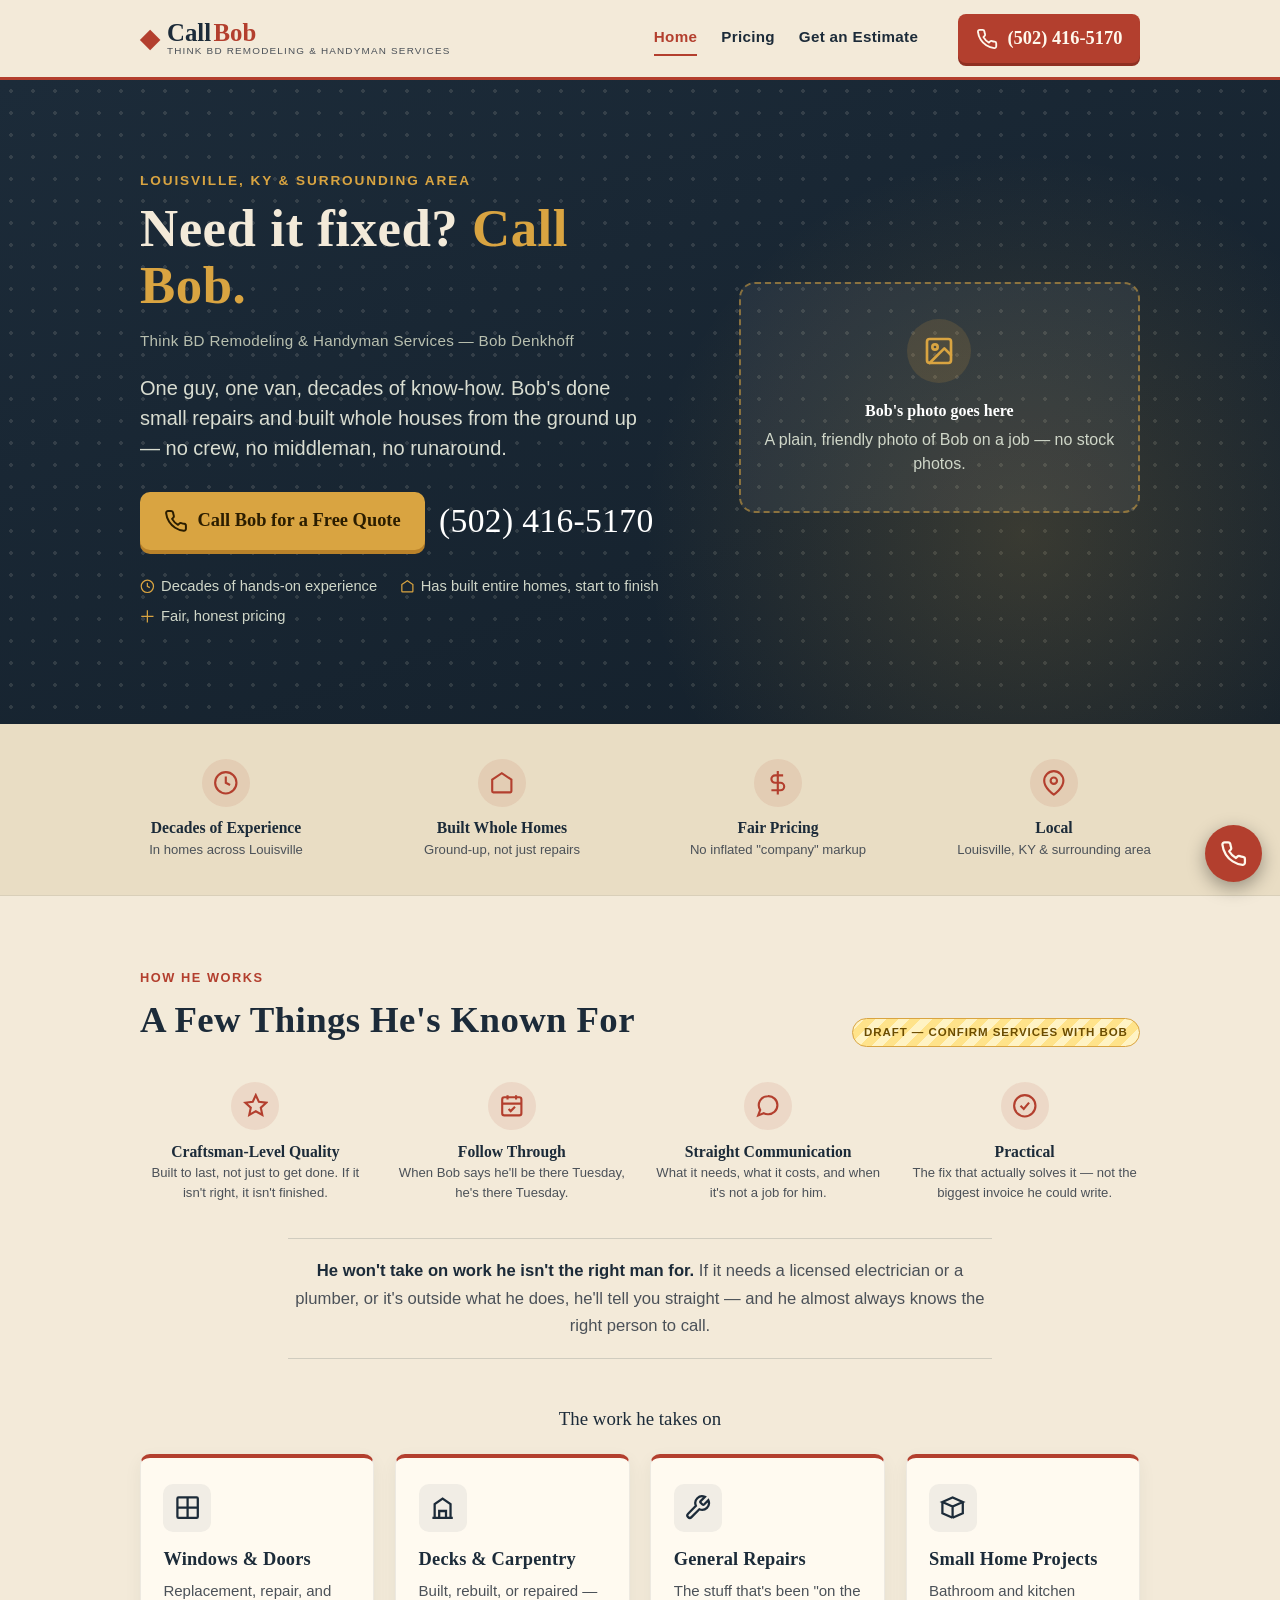
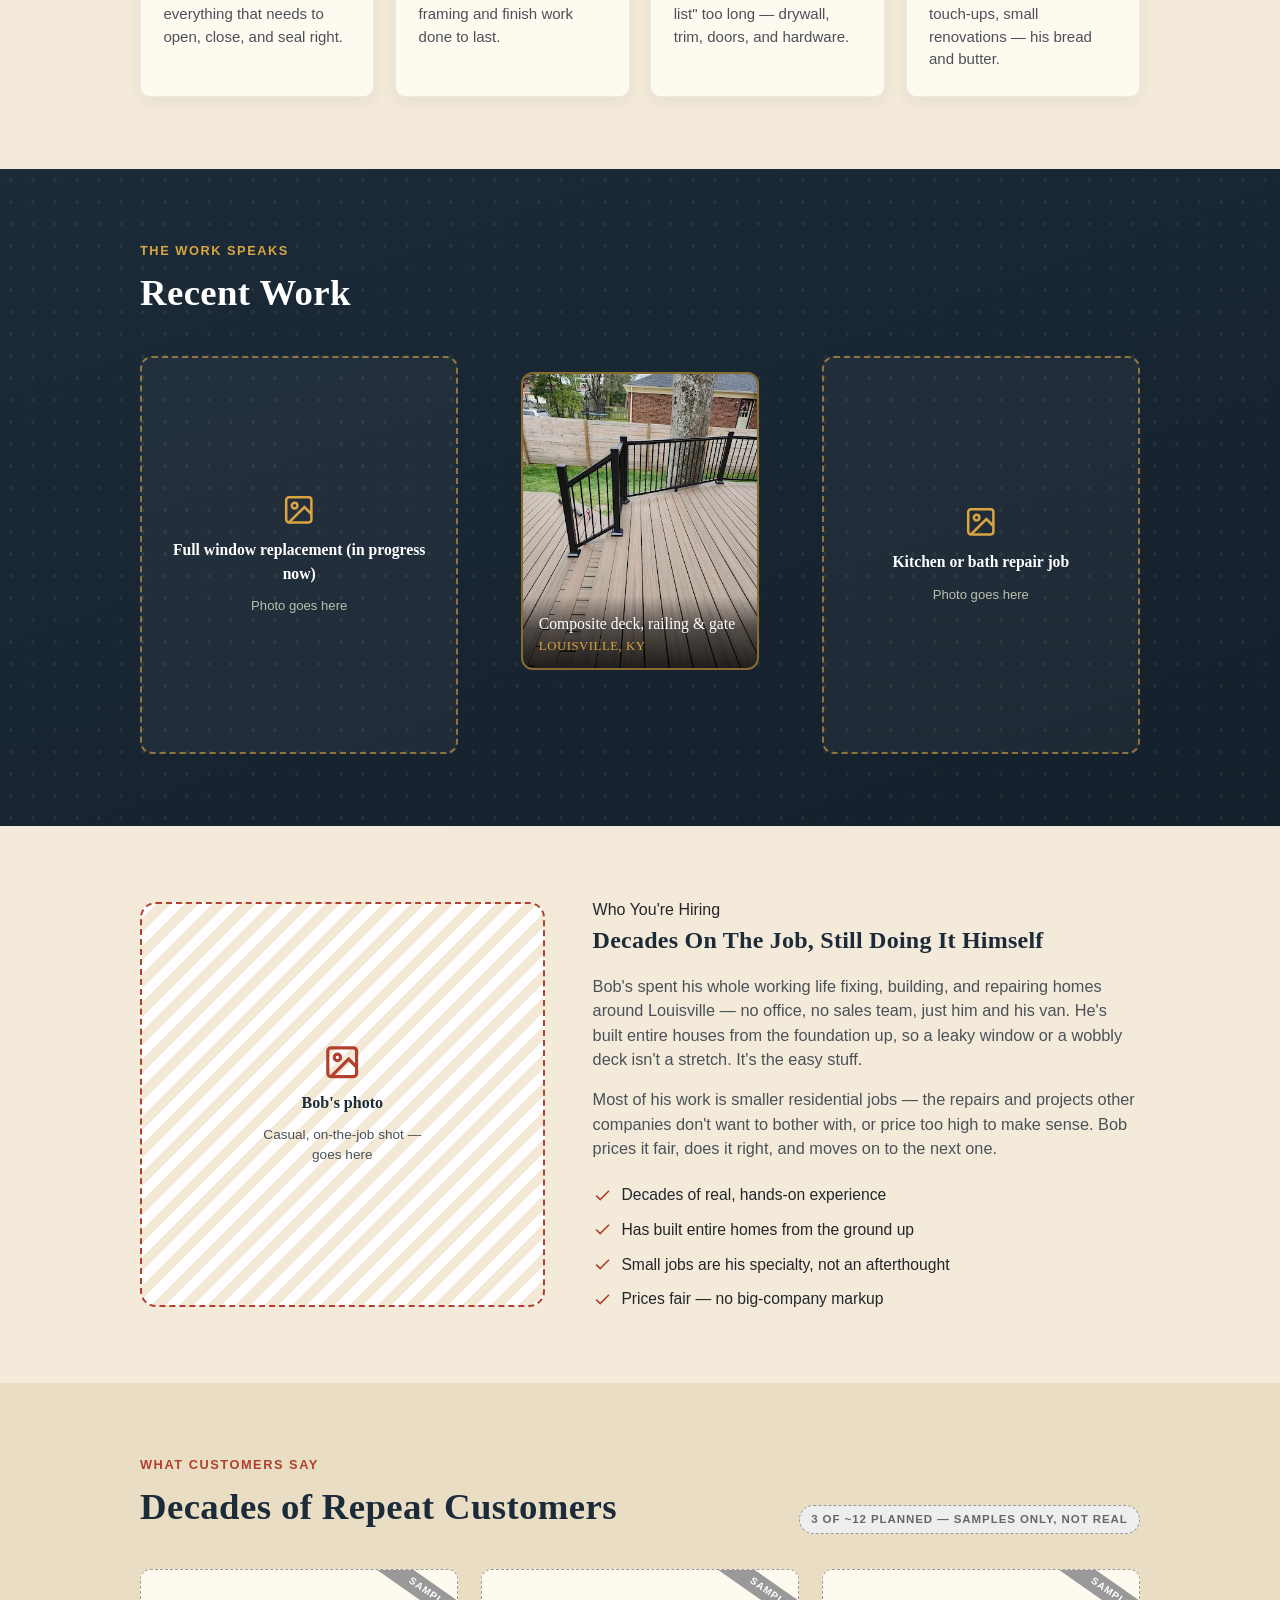
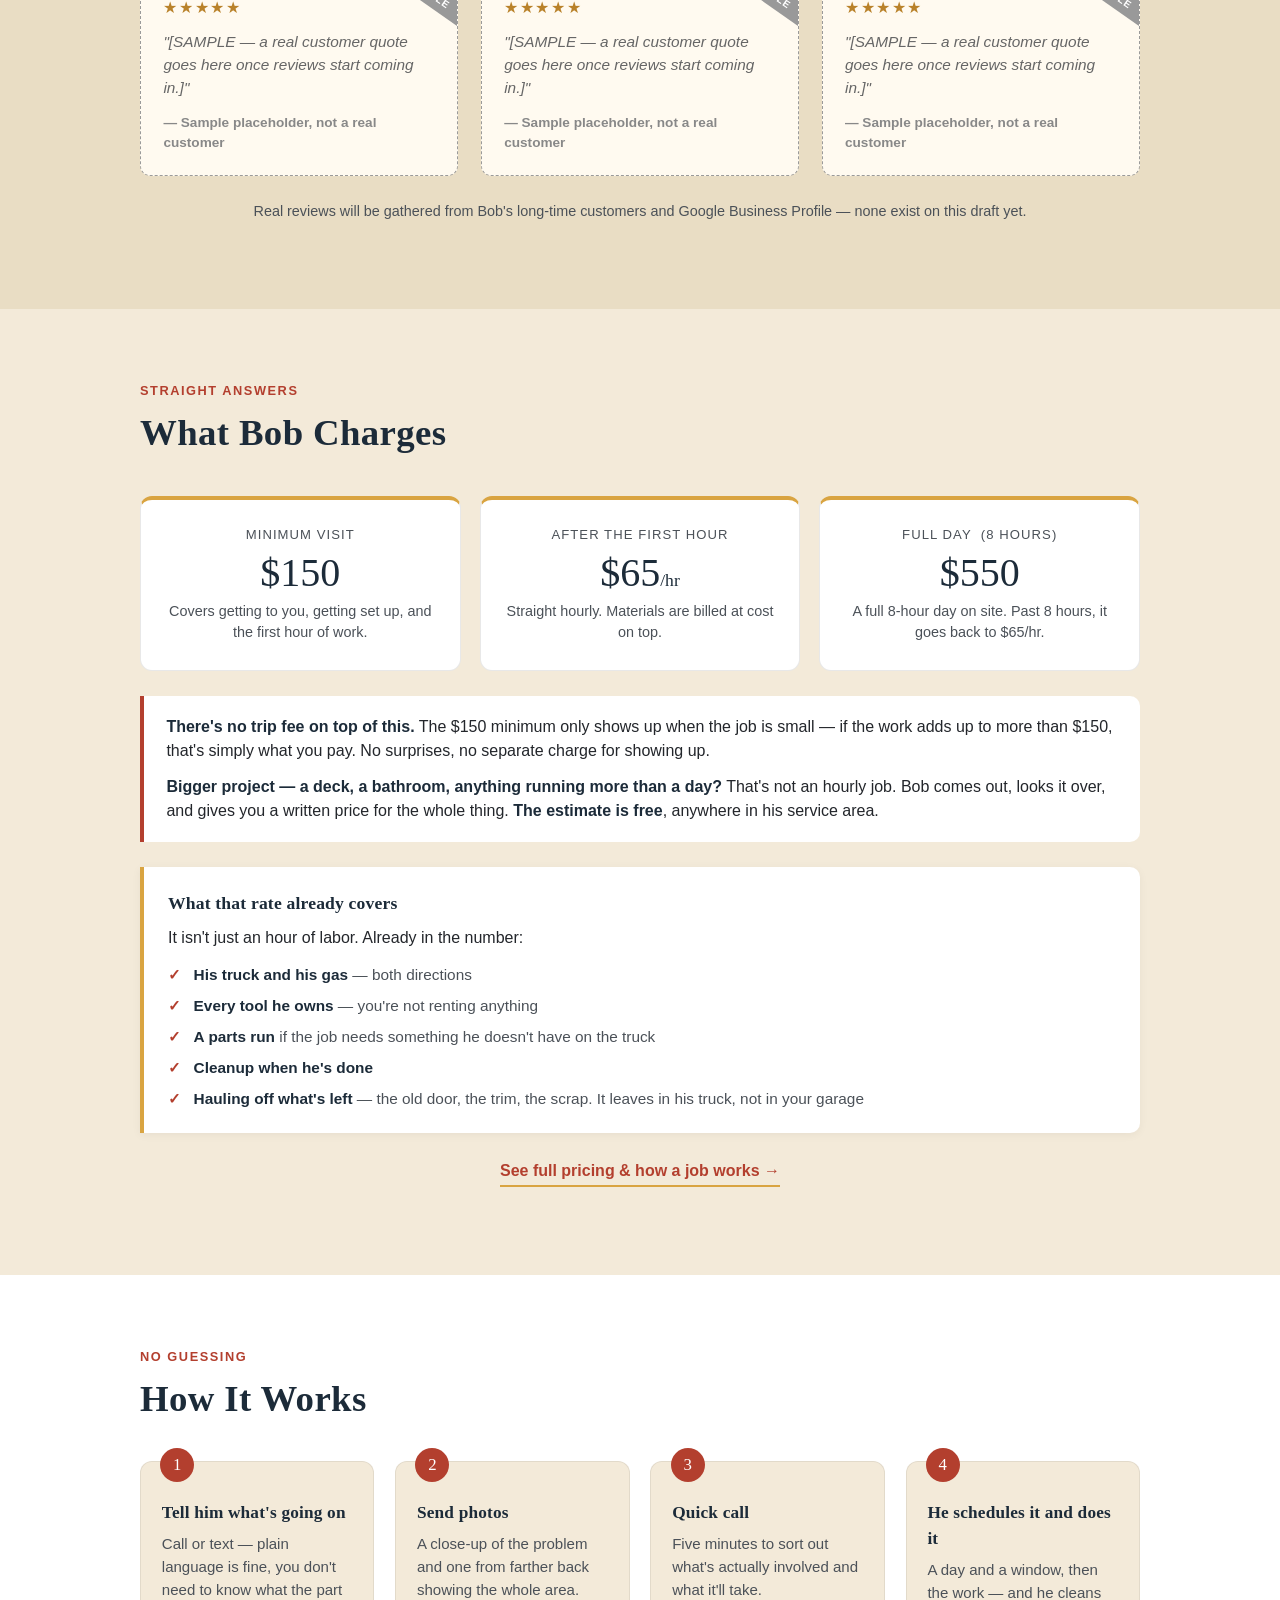
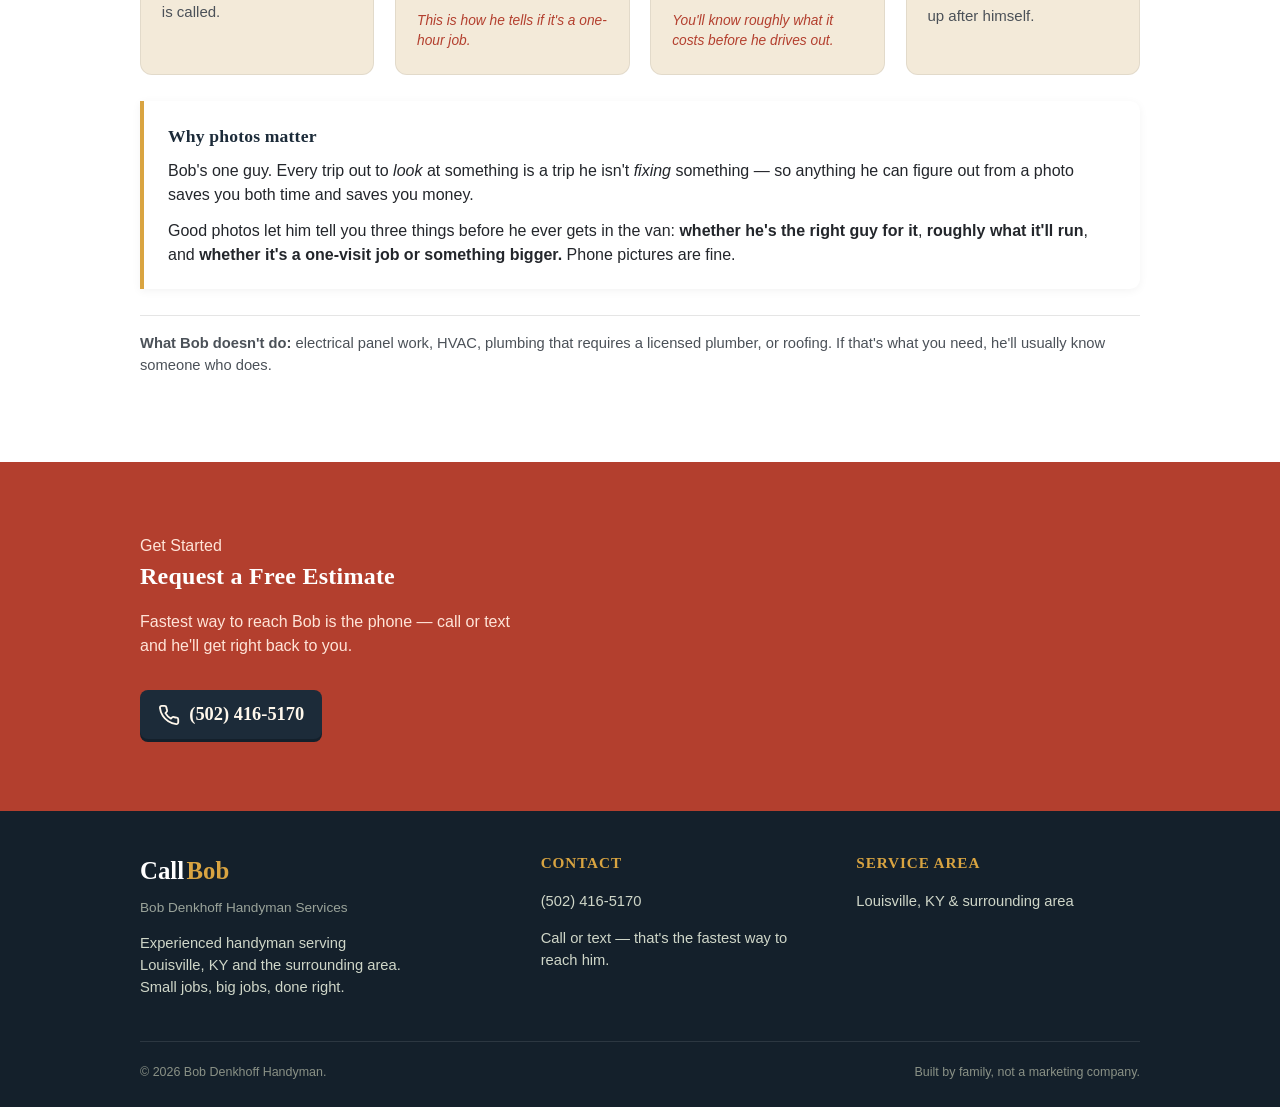
==== index.html @ 97e54ef2 "Add 'Think BD Remodeling & Handyman Services' tagline" ====
<!doctype html>
<html lang="en">
<head>
<meta charset="UTF-8">
<meta name="viewport" content="width=device-width, initial-scale=1.0">
<title>Call Bob — Bob Denkhoff Handyman Services | Louisville, KY</title>
<!--
  ============================================================
  INTERNAL DRAFT — for Whitney's review only.
  Not live. Not published. Not shown to Bob.
  See design spec: 2026-07-22_bobby-v1-design-spec.md
  ============================================================
  BRAND CONCEPT (per Whitney, mid-build 2026-07-22): "Call Bob" — phone-first
  CTA doubling as the name/wordmark itself. Goes by "Bob" (legal name Robert),
  not "Bobby" — used throughout. Domain DECIDED 2026-07-31: callbobbyhandyman.com
  (fallback if unavailable at registration: callbobhandyman.com). Still NOT
  hardcoded anywhere below — the site remains domain-agnostic.
  PLACEHOLDERS:
    1. DONE 2026-07-28 — last name "Denkhoff" (title, hero byline, footer,
                           copyright). Bob is on board as of 2026-07-28.
    2. DONE 2026-07-28 — phone (502) 416-5170 / tel:5024165170 in all 6
                           spots: header CTA, hero CTA, hero big number,
                           form-section CTA, footer, floating call button
    3. OPEN — Recent Work photo frames: 2 placeholder slots left in the gallery (1 real photo in as of 2026-07-31).
                           Needs Bob's photo stash.
    4. OPEN — Testimonials: 3 placeholder cards, clearly marked SAMPLE.
                           Needs real reviews via the QR/review engine.
  STILL MARKED DRAFT: <title> carries "(DRAFT)" and the footer copyright says
    "Draft site — not published." Both are one-line flips when it ships.
    robots meta is noindex/nofollow — remove that too on go-live.
  ASSUMPTION FLAGGED IN SOURCE: service area stated as "Louisville, KY
  & surrounding area" — Bob has not confirmed his actual drive radius.
  See discovery checklist item in the design spec, section 8.
-->
<link rel="stylesheet" href="styles.css">
</head>
<body>

<!-- ============ HEADER ============ -->
<header class="site">
  <div class="site-header-inner">
    <div class="brand">
      <span class="mark">&#9670;</span>
      <span class="brand-text">
        <span class="brand-wordmark"><span class="call">Call</span><span class="bob">Bob</span></span>
        <span class="brand-sub">Think BD Remodeling &amp; Handyman Services</span>
      </span>
    </div>
    <nav class="site-nav">
      <a href="index.html" aria-current="page">Home</a>
      <a href="pricing.html">Pricing</a>
      <a href="#estimate">Get an Estimate</a>
    </nav>
    <a class="call-cta" href="tel:5024165170">
      <svg viewBox="0 0 24 24" fill="none" stroke="currentColor" stroke-width="2" stroke-linecap="round" stroke-linejoin="round"><path d="M22 16.92v3a2 2 0 0 1-2.18 2 19.79 19.79 0 0 1-8.63-3.07 19.5 19.5 0 0 1-6-6 19.79 19.79 0 0 1-3.07-8.67A2 2 0 0 1 4.11 2h3a2 2 0 0 1 2 1.72c.127.96.362 1.903.7 2.81a2 2 0 0 1-.45 2.11L8.09 9.91a16 16 0 0 0 6 6l1.27-1.27a2 2 0 0 1 2.11-.45c.907.338 1.85.573 2.81.7A2 2 0 0 1 22 16.92z"/></svg>
      (502) 416-5170
    </a>
  </div>
</header>

<!-- ============ HERO ============ -->
<section class="hero">
  <div class="wrap hero-grid">
    <div>
      <span class="eyebrow">Louisville, KY &amp; Surrounding Area</span>
      <h1>Need it fixed? <span class="hero-callbob">Call Bob.</span></h1>
      <p class="hero-byline">Think BD Remodeling &amp; Handyman Services — Bob Denkhoff</p>
      <p class="sub">One guy, one van, decades of know-how. Bob's done small repairs and built whole houses from the ground up — no crew, no middleman, no runaround.</p>
      <div class="hero-ctas">
        <a class="btn-gold" href="tel:5024165170">
          <svg viewBox="0 0 24 24" fill="none" stroke="currentColor" stroke-width="2" stroke-linecap="round" stroke-linejoin="round"><path d="M22 16.92v3a2 2 0 0 1-2.18 2 19.79 19.79 0 0 1-8.63-3.07 19.5 19.5 0 0 1-6-6 19.79 19.79 0 0 1-3.07-8.67A2 2 0 0 1 4.11 2h3a2 2 0 0 1 2 1.72c.127.96.362 1.903.7 2.81a2 2 0 0 1-.45 2.11L8.09 9.91a16 16 0 0 0 6 6l1.27-1.27a2 2 0 0 1 2.11-.45c.907.338 1.85.573 2.81.7A2 2 0 0 1 22 16.92z"/></svg>
          Call Bob for a Free Quote
        </a>
        <a class="hero-phone-huge" href="tel:5024165170">(502) 416-5170</a>
      </div>
      <div class="trust-inline">
        <span><svg viewBox="0 0 24 24" fill="none" stroke="currentColor" stroke-width="2"><circle cx="12" cy="12" r="10"/><path d="M12 6v6l4 2"/></svg> Decades of hands-on experience</span>
        <span><svg viewBox="0 0 24 24" fill="none" stroke="currentColor" stroke-width="2"><path d="M3 9l9-6 9 6v11a1 1 0 0 1-1 1H4a1 1 0 0 1-1-1z"/></svg> Has built entire homes, start to finish</span>
        <span><svg viewBox="0 0 24 24" fill="none" stroke="currentColor" stroke-width="2"><path d="M12 2v20M2 12h20"/></svg> Fair, honest pricing</span>
      </div>
    </div>
    <div class="hero-photo-card">
      <div class="icon-wrap">
        <svg viewBox="0 0 24 24" fill="none" stroke="currentColor" stroke-width="2" stroke-linecap="round" stroke-linejoin="round"><rect x="3" y="3" width="18" height="18" rx="2"/><circle cx="9" cy="9" r="2"/><path d="M21 15l-5-5L5 21"/></svg>
      </div>
      <strong>Bob's photo goes here</strong>
      <span>A plain, friendly photo of Bob on a job — no stock photos.</span>
    </div>
  </div>
</section>

<!-- ============ TRUST STRIP ============ -->
<section class="trust-strip" style="padding:0;">
  <div class="wrap trust-strip-inner">
    <div class="trust-item">
      <div class="icon-wrap"><svg viewBox="0 0 24 24" fill="none" stroke="currentColor" stroke-width="2"><circle cx="12" cy="12" r="10"/><path d="M12 6v6l4 2"/></svg></div>
      <div class="label">Decades of Experience</div>
      <div class="sub">In homes across Louisville</div>
    </div>
    <div class="trust-item">
      <div class="icon-wrap"><svg viewBox="0 0 24 24" fill="none" stroke="currentColor" stroke-width="2"><path d="M3 9l9-6 9 6v11a1 1 0 0 1-1 1H4a1 1 0 0 1-1-1z"/></svg></div>
      <div class="label">Built Whole Homes</div>
      <div class="sub">Ground-up, not just repairs</div>
    </div>
    <div class="trust-item">
      <div class="icon-wrap"><svg viewBox="0 0 24 24" fill="none" stroke="currentColor" stroke-width="2"><path d="M12 1v22M17 5H9.5a3.5 3.5 0 0 0 0 7h5a3.5 3.5 0 0 1 0 7H6"/></svg></div>
      <div class="label">Fair Pricing</div>
      <div class="sub">No inflated "company" markup</div>
    </div>
    <div class="trust-item">
      <div class="icon-wrap"><svg viewBox="0 0 24 24" fill="none" stroke="currentColor" stroke-width="2"><path d="M21 10c0 7-9 13-9 13s-9-6-9-13a9 9 0 0 1 18 0z"/><circle cx="12" cy="10" r="3"/></svg></div>
      <div class="label">Local</div>
      <!-- ASSUMPTION: service area assumed as Louisville metro per known facts; Bob has not confirmed his actual drive radius. Confirm during discovery. -->
      <div class="sub">Louisville, KY &amp; surrounding area</div>
    </div>
  </div>
</section>

<!-- ============ SERVICES (DRAFT) ============ -->
<!-- DRAFT: this list is a plausible handyman service set, not confirmed with Bob. Correct against what he actually does before anything ships. -->
<section id="services">
  <div class="wrap">
    <div class="section-head">
      <div>
        <span class="kicker">How He Works</span>
        <h2>A Few Things He's Known For</h2>
      </div>
      <span class="badge badge--draft">DRAFT — confirm services with Bob</span>
    </div>

    <!-- VALUES ROW — added 2026-07-28 per Whitney: "he's got some pretty hard
         values. Craftsman-level quality. Follow through. Good communication.
         Practical." Plus the referral point: he won't take work he isn't
         qualified for, and he'll point you to someone who is. -->
    <div class="values-grid">
      <div class="trust-item">
        <div class="icon-wrap"><svg viewBox="0 0 24 24" fill="none" stroke="currentColor" stroke-width="2"><path d="M12 2l2.9 6.3 6.9.8-5.1 4.6 1.4 6.8L12 17.1 5.9 20.5l1.4-6.8L2.2 9.1l6.9-.8z"/></svg></div>
        <div class="label">Craftsman-Level Quality</div>
        <div class="sub">Built to last, not just to get done. If it isn't right, it isn't finished.</div>
      </div>
      <div class="trust-item">
        <div class="icon-wrap"><svg viewBox="0 0 24 24" fill="none" stroke="currentColor" stroke-width="2"><rect x="3" y="4" width="18" height="17" rx="2"/><path d="M8 2v4M16 2v4M3 10h18M9 15l2 2 4-4"/></svg></div>
        <div class="label">Follow Through</div>
        <div class="sub">When Bob says he'll be there Tuesday, he's there Tuesday.</div>
      </div>
      <div class="trust-item">
        <div class="icon-wrap"><svg viewBox="0 0 24 24" fill="none" stroke="currentColor" stroke-width="2"><path d="M21 11.5a8.4 8.4 0 0 1-9 8.4 8.4 8.4 0 0 1-3.8-.9L3 21l1.9-5.1A8.4 8.4 0 0 1 12 3a8.4 8.4 0 0 1 9 8.5z"/></svg></div>
        <div class="label">Straight Communication</div>
        <div class="sub">What it needs, what it costs, and when it's not a job for him.</div>
      </div>
      <div class="trust-item">
        <div class="icon-wrap"><svg viewBox="0 0 24 24" fill="none" stroke="currentColor" stroke-width="2"><circle cx="12" cy="12" r="10"/><path d="M8 12l3 3 5-6"/></svg></div>
        <div class="label">Practical</div>
        <div class="sub">The fix that actually solves it — not the biggest invoice he could write.</div>
      </div>
    </div>

    <p class="values-note">
      <strong>He won't take on work he isn't the right man for.</strong>
      If it needs a licensed electrician or a plumber, or it's outside what he does,
      he'll tell you straight — and he almost always knows the right person to call.
    </p>

    <p class="subhead">The work he takes on</p>
    <div class="services-grid">
      <div class="service-card">
        <div class="icon-wrap"><svg viewBox="0 0 24 24" fill="none" stroke="currentColor" stroke-width="2"><rect x="3" y="3" width="18" height="18" rx="1"/><path d="M12 3v18M3 12h18"/></svg></div>
        <h3>Windows &amp; Doors</h3>
        <p>Replacement, repair, and everything that needs to open, close, and seal right.</p>
      </div>
      <div class="service-card">
        <div class="icon-wrap"><svg viewBox="0 0 24 24" fill="none" stroke="currentColor" stroke-width="2"><path d="M3 21h18M5 21V9l7-5 7 5v12M9 21v-6h6v6"/></svg></div>
        <h3>Decks &amp; Carpentry</h3>
        <p>Built, rebuilt, or repaired — framing and finish work done to last.</p>
      </div>
      <div class="service-card">
        <div class="icon-wrap"><svg viewBox="0 0 24 24" fill="none" stroke="currentColor" stroke-width="2"><path d="M14.7 6.3a1 1 0 0 0 0 1.4l1.6 1.6a1 1 0 0 0 1.4 0l3.77-3.77a6 6 0 0 1-7.94 7.94l-6.91 6.91a2.12 2.12 0 0 1-3-3l6.91-6.91a6 6 0 0 1 7.94-7.94l-3.76 3.77z"/></svg></div>
        <h3>General Repairs</h3>
        <p>The stuff that's been "on the list" too long — drywall, trim, doors, and hardware.</p>
      </div>
      <div class="service-card">
        <div class="icon-wrap"><svg viewBox="0 0 24 24" fill="none" stroke="currentColor" stroke-width="2"><path d="M3 7l9-4 9 4-9 4-9-4zM3 7v10l9 4M21 7v10l-9 4M12 11v10"/></svg></div>
        <h3>Small Home Projects</h3>
        <p>Bathroom and kitchen touch-ups, small renovations — his bread and butter.</p>
      </div>
    </div>
  </div>
</section>

<!-- ============ RECENT WORK GALLERY ============ -->
<section class="gallery-section">
  <div class="wrap">
    <div class="section-head">
      <div>
        <span class="kicker">The Work Speaks</span>
        <h2>Recent Work</h2>
      </div>
    </div>
    <div class="gallery-grid">
      <div class="photo-frame">
        <div class="icon-wrap"><svg viewBox="0 0 24 24" fill="none" stroke="currentColor" stroke-width="1.8"><rect x="3" y="3" width="18" height="18" rx="2"/><circle cx="9" cy="9" r="2"/><path d="M21 15l-5-5L5 21"/></svg></div>
        <strong>Full window replacement (in progress now)</strong>
        <span class="note">Photo goes here</span>
      </div>
      <figure class="photo-card">
        <img src="photos/deck-composite-railing.webp"
             alt="Composite deck with black aluminum railing and gate, built around a mature tree, Louisville KY">
        <figcaption>Composite deck, railing &amp; gate<span>Louisville, KY</span></figcaption>
      </figure>
      <div class="photo-frame">
        <div class="icon-wrap"><svg viewBox="0 0 24 24" fill="none" stroke="currentColor" stroke-width="1.8"><rect x="3" y="3" width="18" height="18" rx="2"/><circle cx="9" cy="9" r="2"/><path d="M21 15l-5-5L5 21"/></svg></div>
        <strong>Kitchen or bath repair job</strong>
        <span class="note">Photo goes here</span>
      </div>
    </div>
  </div>
</section>

<!-- ============ WHY BOB ============ -->
<section>
  <div class="wrap about-grid">
    <div class="photo-placeholder">
      <div class="icon-wrap"><svg viewBox="0 0 24 24" fill="none" stroke="currentColor" stroke-width="2"><rect x="3" y="3" width="18" height="18" rx="2"/><circle cx="9" cy="9" r="2"/><path d="M21 15l-5-5L5 21"/></svg></div>
      <strong>Bob's photo</strong>
      <span>Casual, on-the-job shot — goes here</span>
    </div>
    <div class="about-copy">
      <span class="kicker">Who You're Hiring</span>
      <h2>Decades On The Job, Still Doing It Himself</h2>
      <p>Bob's spent his whole working life fixing, building, and repairing homes around Louisville — no office, no sales team, just him and his van. He's built entire houses from the foundation up, so a leaky window or a wobbly deck isn't a stretch. It's the easy stuff.</p>
      <p>Most of his work is smaller residential jobs — the repairs and projects other companies don't want to bother with, or price too high to make sense. Bob prices it fair, does it right, and moves on to the next one.</p>
      <ul class="about-list">
        <li><svg viewBox="0 0 24 24" fill="none" stroke="currentColor" stroke-width="2"><path d="M20 6L9 17l-5-5"/></svg> Decades of real, hands-on experience</li>
        <li><svg viewBox="0 0 24 24" fill="none" stroke="currentColor" stroke-width="2"><path d="M20 6L9 17l-5-5"/></svg> Has built entire homes from the ground up</li>
        <li><svg viewBox="0 0 24 24" fill="none" stroke="currentColor" stroke-width="2"><path d="M20 6L9 17l-5-5"/></svg> Small jobs are his specialty, not an afterthought</li>
        <li><svg viewBox="0 0 24 24" fill="none" stroke="currentColor" stroke-width="2"><path d="M20 6L9 17l-5-5"/></svg> Prices fair — no big-company markup</li>
      </ul>
    </div>
  </div>
</section>

<!-- ============ TESTIMONIALS (SAMPLE PLACEHOLDERS) ============ -->
<section class="testimonials-section">
  <div class="wrap">
    <div class="section-head">
      <div>
        <span class="kicker">What Customers Say</span>
        <h2>Decades of Repeat Customers</h2>
      </div>
      <span class="badge badge--sample">3 of ~12 planned — samples only, not real</span>
    </div>
    <div class="testimonial-grid">
      <div class="t-card">
        <div class="t-stars">★★★★★</div>
        <p class="t-quote">"[SAMPLE — a real customer quote goes here once reviews start coming in.]"</p>
        <div class="t-name">— Sample placeholder, not a real customer</div>
      </div>
      <div class="t-card">
        <div class="t-stars">★★★★★</div>
        <p class="t-quote">"[SAMPLE — a real customer quote goes here once reviews start coming in.]"</p>
        <div class="t-name">— Sample placeholder, not a real customer</div>
      </div>
      <div class="t-card">
        <div class="t-stars">★★★★★</div>
        <p class="t-quote">"[SAMPLE — a real customer quote goes here once reviews start coming in.]"</p>
        <div class="t-name">— Sample placeholder, not a real customer</div>
      </div>
    </div>
    <p class="testimonials-note">Real reviews will be gathered from Bob's long-time customers and Google Business Profile — none exist on this draft yet.</p>
  </div>
</section>

<!-- ============ PRICING (DRAFT NUMBERS — BOB HAS NOT APPROVED THESE) ============ -->
<section class="pricing-section" id="pricing">
  <div class="wrap">
    <div class="section-head">
      <div>
        <span class="kicker">Straight Answers</span>
        <h2>What Bob Charges</h2>
      </div>
    </div>

    <div class="price-grid">
      <div class="price-tile">
        <div class="price-label">Minimum Visit</div>
        <div class="price-num">$150</div>
        <p class="price-sub">Covers getting to you, getting set up, and the first hour of work.</p>
      </div>
      <div class="price-tile">
        <div class="price-label">After the First Hour</div>
        <div class="price-num">$65<span style="font-size:1.1rem;">/hr</span></div>
        <p class="price-sub">Straight hourly. Materials are billed at cost on top.</p>
      </div>
      <div class="price-tile">
        <div class="price-label">Full Day &nbsp;(8 hours)</div>
        <div class="price-num">$550</div>
        <p class="price-sub">A full 8-hour day on site. Past 8 hours, it goes back to $65/hr.</p>
      </div>
    </div>

    <div class="price-note">
      <p><strong>There's no trip fee on top of this.</strong> The $150 minimum only shows up when the job is small — if the work adds up to more than $150, that's simply what you pay. No surprises, no separate charge for showing up.</p>
      <p><strong>Bigger project — a deck, a bathroom, anything running more than a day?</strong> That's not an hourly job. Bob comes out, looks it over, and gives you a written price for the whole thing. <strong>The estimate is free</strong>, anywhere in his service area.</p>
    </div>

    <div class="callout">
      <h3>What that rate already covers</h3>
      <p>It isn't just an hour of labor. Already in the number:</p>
      <ul class="rate-includes">
        <li><strong>His truck and his gas</strong> — both directions</li>
        <li><strong>Every tool he owns</strong> — you're not renting anything</li>
        <li><strong>A parts run</strong> if the job needs something he doesn't have on the truck</li>
        <li><strong>Cleanup when he's done</strong></li>
        <li><strong>Hauling off what's left</strong> — the old door, the trim, the scrap. It leaves in his truck, not in your garage</li>
      </ul>
    </div>

    <p style="text-align:center; margin-top:1.6rem;">
      <a href="pricing.html" class="link-more">See full pricing &amp; how a job works &rarr;</a>
    </p>
  </div>
</section>

<!-- ============ HOW IT WORKS ============ -->
<section class="process-section" id="how">
  <div class="wrap">
    <div class="section-head">
      <div>
        <span class="kicker">No Guessing</span>
        <h2>How It Works</h2>
      </div>
    </div>

    <div class="process-grid">
      <div class="process-step">
        <h3>Tell him what's going on</h3>
        <p>Call or text — plain language is fine, you don't need to know what the part is called.</p>
      </div>
      <div class="process-step">
        <h3>Send photos</h3>
        <p>A close-up of the problem and one from farther back showing the whole area.</p>
        <span class="why">This is how he tells if it's a one-hour job.</span>
      </div>
      <div class="process-step">
        <h3>Quick call</h3>
        <p>Five minutes to sort out what's actually involved and what it'll take.</p>
        <span class="why">You'll know roughly what it costs before he drives out.</span>
      </div>
      <div class="process-step">
        <h3>He schedules it and does it</h3>
        <p>A day and a window, then the work — and he cleans up after himself.</p>
      </div>
    </div>

    <div class="callout">
      <h3>Why photos matter</h3>
      <p>Bob's one guy. Every trip out to <em>look</em> at something is a trip he isn't <em>fixing</em> something — so anything he can figure out from a photo saves you both time and saves you money.</p>
      <p>Good photos let him tell you three things before he ever gets in the van: <strong>whether he's the right guy for it</strong>, <strong>roughly what it'll run</strong>, and <strong>whether it's a one-visit job or something bigger.</strong> Phone pictures are fine.</p>
    </div>

    <p class="price-excl" style="margin-top:1.6rem;"><strong>What Bob doesn't do:</strong> electrical panel work, HVAC, plumbing that requires a licensed plumber, or roofing. If that's what you need, he'll usually know someone who does.</p>
  </div>
</section>

<!-- ============ ESTIMATE CTA ============ -->
<section class="estimate-section" id="estimate">
  <div class="wrap estimate-grid">
    <div class="estimate-copy">
      <span class="kicker" style="color:#ffe4d8;">Get Started</span>
      <h2>Request a Free Estimate</h2>
      <p>Fastest way to reach Bob is the phone — call or text and he'll get right back to you.</p>
      <a class="call-cta" href="tel:5024165170">
        <svg viewBox="0 0 24 24" fill="none" stroke="currentColor" stroke-width="2" stroke-linecap="round" stroke-linejoin="round"><path d="M22 16.92v3a2 2 0 0 1-2.18 2 19.79 19.79 0 0 1-8.63-3.07 19.5 19.5 0 0 1-6-6 19.79 19.79 0 0 1-3.07-8.67A2 2 0 0 1 4.11 2h3a2 2 0 0 1 2 1.72c.127.96.362 1.903.7 2.81a2 2 0 0 1-.45 2.11L8.09 9.91a16 16 0 0 0 6 6l1.27-1.27a2 2 0 0 1 2.11-.45c.907.338 1.85.573 2.81.7A2 2 0 0 1 22 16.92z"/></svg>
        (502) 416-5170
      </a>
    </div>
  </div>
</section>

<!-- ============ FOOTER ============ -->
<footer class="site">
  <div class="wrap">
    <div class="footer-grid">
      <div>
        <div class="brand">
          <span class="brand-wordmark"><span class="call">Call</span><span class="bob">Bob</span></span>
        </div>
        <p class="footer-fullname">Bob Denkhoff Handyman Services</p>
        <p style="margin-top:0.8rem; max-width:32ch;">Experienced handyman serving Louisville, KY and the surrounding area. Small jobs, big jobs, done right.</p>
      </div>
      <div>
        <h4>Contact</h4>
        <p><a href="tel:5024165170">(502) 416-5170</a></p>
        <p style="margin-top:0.4rem;">Call or text — that's the fastest way to reach him.</p>
      </div>
      <div>
        <h4>Service Area</h4>
        <!-- ASSUMPTION: exact drive radius not yet confirmed with Bob -->
        <p>Louisville, KY &amp; surrounding area</p>
      </div>
    </div>
    <div class="foot-bottom">
      <span>&copy; 2026 Bob Denkhoff Handyman.</span>
      <span>Built by family, not a marketing company.</span>
    </div>
  </div>
</footer>

<a class="floating-call" href="tel:5024165170" aria-label="Call Bob now">
  <svg viewBox="0 0 24 24" fill="none" stroke="currentColor" stroke-width="2" stroke-linecap="round" stroke-linejoin="round"><path d="M22 16.92v3a2 2 0 0 1-2.18 2 19.79 19.79 0 0 1-8.63-3.07 19.5 19.5 0 0 1-6-6 19.79 19.79 0 0 1-3.07-8.67A2 2 0 0 1 4.11 2h3a2 2 0 0 1 2 1.72c.127.96.362 1.903.7 2.81a2 2 0 0 1-.45 2.11L8.09 9.91a16 16 0 0 0 6 6l1.27-1.27a2 2 0 0 1 2.11-.45c.907.338 1.85.573 2.81.7A2 2 0 0 1 22 16.92z"/></svg>
</a>

</body>
</html>
---- styles.css ----
:root {
    --cream: #f3ead9;
    --cream-deep: #e9ddc4;
    --navy: #1c2b39;
    --navy-deep: #14202b;
    --rust: #b33f2e;
    --rust-deep: #8f2f21;
    --gold: #d9a441;
    --gold-deep: #b9822a;
    --ink: #23262b;
    --ink-soft: #4b5158;
    --line: rgba(28,43,57,0.16);
    --paper-line: rgba(28,43,57,0.08);
  }

  * { box-sizing: border-box; }
  html { scroll-behavior: smooth; }
  body {
    margin: 0;
    background: var(--cream);
    color: var(--ink);
    font-family: "Trebuchet MS", "Segoe UI", Calibri, Verdana, sans-serif;
    line-height: 1.5;
    overflow-x: hidden;
  }
  h1, h2, h3, .display {
    font-family: Rockwell, "Roboto Slab", Georgia, "Times New Roman", serif;
    font-weight: 700;
    letter-spacing: 0.01em;
    margin: 0;
  }
  a { color: inherit; }
  img, svg { max-width: 100%; display: block; }
  .wrap {
    max-width: 1080px;
    margin: 0 auto;
    padding: 0 clamp(1.25rem, 4vw, 2.5rem);
  }
  .badge {
    display: inline-block;
    font-family: "Trebuchet MS", sans-serif;
    font-weight: bold;
    font-size: 0.72rem;
    letter-spacing: 0.08em;
    text-transform: uppercase;
    padding: 0.3rem 0.7rem;
    border-radius: 999px;
  }
  .badge--draft {
    background: repeating-linear-gradient(135deg, #fff3c4, #fff3c4 8px, #ffe38a 8px, #ffe38a 16px);
    color: #6b4c00;
    border: 1px solid #d9a441;
  }
  .badge--sample {
    background: #eee;
    color: #666;
    border: 1px dashed #999;
  }

  /* ---------- Internal draft ribbon (wrapper, not brand) ---------- */
  .draft-ribbon {
    background: #111;
    color: #ffce54;
    font-family: "Courier New", monospace;
    font-size: 0.78rem;
    text-align: center;
    padding: 0.5rem 1rem;
    letter-spacing: 0.03em;
    border-bottom: 2px dashed #ffce54;
  }
  .draft-ribbon strong { color: #fff; }

  /* ---------- Header ---------- */
  header.site {
    position: sticky;
    top: 0;
    z-index: 50;
    background: var(--cream);
    border-bottom: 3px solid var(--rust);
  }
  .site-header-inner {
    display: flex;
    align-items: center;
    justify-content: space-between;
    gap: 1rem;
    padding: 0.9rem clamp(1.25rem, 4vw, 2.5rem);
    max-width: 1080px;
    margin: 0 auto;
  }
  .brand {
    font-family: Rockwell, Georgia, serif;
    font-weight: 700;
    font-size: clamp(1.15rem, 2.4vw, 1.55rem);
    color: var(--navy);
    display: flex;
    align-items: center;
    gap: 0.5rem;
  }
  .brand span.mark { color: var(--rust); }
  .brand-text { display: flex; flex-direction: column; line-height: 1.05; }
  .brand-wordmark { font-family: Rockwell, Georgia, serif; font-weight: 700; }
  .brand-wordmark .call { color: var(--navy); }
  .brand-wordmark .bob { color: var(--rust); margin-left: 0.15rem; }
  .brand-sub {
    font-family: "Trebuchet MS", sans-serif;
    font-weight: 400;
    font-size: 0.62rem;
    letter-spacing: 0.12em;
    text-transform: uppercase;
    color: var(--ink-soft);
  }
  .brand .placeholder-inline {
    background: #fff3c4;
    border: 1px dashed var(--gold-deep);
    border-radius: 4px;
    padding: 0 0.35rem;
    font-size: 0.7em;
    color: #6b4c00;
    font-family: "Courier New", monospace;
    letter-spacing: 0;
  }
  .call-cta {
    display: inline-flex;
    align-items: center;
    gap: 0.6rem;
    background: var(--rust);
    color: #fff8ec;
    text-decoration: none;
    font-family: Rockwell, Georgia, serif;
    font-weight: 700;
    padding: 0.65rem 1.1rem;
    border-radius: 8px;
    font-size: clamp(0.95rem, 1.6vw, 1.15rem);
    box-shadow: 0 3px 0 var(--rust-deep);
    transition: transform 0.15s ease;
    white-space: nowrap;
  }
  .call-cta:hover { transform: translateY(-2px); }
  .call-cta svg { width: 1.2em; height: 1.2em; flex-shrink: 0; }

  /* ---------- Hero ---------- */
  .hero {
    position: relative;
    background:
      radial-gradient(circle, rgba(243,234,217,0.12) 1.6px, transparent 1.6px) 0 0/22px 22px,
      linear-gradient(160deg, var(--navy) 0%, var(--navy-deep) 100%);
    color: var(--cream);
    padding: clamp(3rem, 8vw, 5.5rem) 0 clamp(3.5rem, 9vw, 6rem);
    overflow: hidden;
  }
  .hero::after {
    content: "";
    position: absolute;
    right: -10%;
    bottom: -30%;
    width: 60%;
    aspect-ratio: 1;
    background: radial-gradient(circle, rgba(217,164,65,0.18), transparent 70%);
    pointer-events: none;
  }
  .hero-grid {
    position: relative;
    z-index: 1;
    display: grid;
    grid-template-columns: 1.15fr 0.85fr;
    gap: clamp(2rem, 5vw, 3.5rem);
    align-items: center;
  }
  @media (max-width: 860px) {
    .hero-grid { grid-template-columns: 1fr; }
  }
  .eyebrow {
    font-family: "Trebuchet MS", sans-serif;
    text-transform: uppercase;
    letter-spacing: 0.14em;
    font-size: 0.85rem;
    color: var(--gold);
    font-weight: bold;
  }
  .hero h1 {
    font-size: clamp(2.1rem, 5vw, 3.3rem);
    line-height: 1.08;
    margin: 0.5rem 0 1rem;
  }
  .hero h1 .placeholder-inline {
    background: rgba(255,255,255,0.12);
    border: 1px dashed var(--gold);
    border-radius: 6px;
    padding: 0 0.4rem;
    color: var(--gold);
    font-family: "Courier New", monospace;
    font-size: 0.55em;
    vertical-align: middle;
  }
  .hero-callbob { color: var(--gold); }
  .hero-byline {
    font-family: "Trebuchet MS", sans-serif;
    font-size: 0.95rem;
    color: #b9c0b0;
    margin: 0 0 1.1rem;
    letter-spacing: 0.02em;
  }
  .hero-byline .placeholder-inline {
    background: rgba(255,255,255,0.12);
    border: 1px dashed var(--gold);
    border-radius: 5px;
    padding: 0 0.4rem;
    color: var(--gold);
    font-family: "Courier New", monospace;
    font-size: 0.85em;
  }
  .hero p.sub {
    font-size: clamp(1.05rem, 1.6vw, 1.25rem);
    color: #d9ddd1;
    max-width: 46ch;
    margin-bottom: 1.8rem;
  }
  .hero-ctas { display: flex; flex-wrap: wrap; gap: 0.9rem; align-items: center; }
  .btn-gold {
    background: var(--gold);
    color: #2b1d00;
    font-family: Rockwell, Georgia, serif;
    font-weight: 700;
    text-decoration: none;
    padding: 0.95rem 1.5rem;
    border-radius: 10px;
    font-size: 1.15rem;
    box-shadow: 0 4px 0 var(--gold-deep);
    display: inline-flex;
    align-items: center;
    gap: 0.6rem;
  }
  .btn-gold:hover { transform: translateY(-2px); }
  .btn-gold svg { width: 1.3em; height: 1.3em; }
  .hero-phone-huge {
    font-family: Rockwell, Georgia, serif;
    font-size: clamp(1.6rem, 3vw, 2.1rem);
    color: #fff;
    text-decoration: none;
    letter-spacing: 0.01em;
  }
  .hero-phone-huge .placeholder-inline {
    background: rgba(255,255,255,0.12);
    border: 1px dashed var(--gold);
    border-radius: 6px;
    padding: 0.05rem 0.5rem;
    color: var(--gold);
    font-family: "Courier New", monospace;
  }
  .trust-inline {
    margin-top: 1.6rem;
    display: flex;
    flex-wrap: wrap;
    gap: 0.5rem 1.4rem;
    font-size: 0.92rem;
    color: #cfd6c8;
  }
  .trust-inline span { display: inline-flex; align-items: center; gap: 0.4rem; }
  .trust-inline svg { width: 1em; height: 1em; color: var(--gold); }

  .hero-photo-card {
    background: rgba(255,255,255,0.06);
    border: 2px dashed rgba(217,164,65,0.55);
    border-radius: 16px;
    padding: 2.2rem 1.2rem;
    text-align: center;
    color: #cfd6c8;
  }
  .hero-photo-card .icon-wrap {
    width: 4rem; height: 4rem; margin: 0 auto 1rem;
    border-radius: 50%;
    background: rgba(217,164,65,0.15);
    display: flex; align-items: center; justify-content: center;
  }
  .hero-photo-card .icon-wrap svg { width: 2rem; height: 2rem; color: var(--gold); }
  .hero-photo-card strong { display: block; color: #fff; margin-bottom: 0.3rem; font-family: Rockwell, Georgia, serif; }

  /* ---------- Trust strip ---------- */
  .trust-strip {
    background: var(--cream-deep);
    border-bottom: 1px solid var(--paper-line);
  }
  .trust-strip-inner {
    display: grid;
    grid-template-columns: repeat(4, 1fr);
    gap: 1.5rem;
    padding: 2.2rem 0;
  }
  @media (max-width: 760px) {
    .trust-strip-inner { grid-template-columns: repeat(2, 1fr); }
  }
  .trust-item { text-align: center; }
  .trust-item .icon-wrap {
    width: 3rem; height: 3rem; margin: 0 auto 0.6rem;
    border-radius: 50%;
    background: rgba(179,63,46,0.1);
    display: flex; align-items: center; justify-content: center;
  }
  .trust-item svg { width: 1.6rem; height: 1.6rem; color: var(--rust); }
  .trust-item .label {
    font-family: Rockwell, Georgia, serif;
    font-weight: 700;
    font-size: 0.98rem;
    color: var(--navy);
  }
  .trust-item .sub { font-size: 0.82rem; color: var(--ink-soft); }

  /* ---------- Values row (added 2026-07-28, per Whitney) ---------- */
  .values-grid {
    display: grid;
    grid-template-columns: repeat(4, 1fr);
    gap: 1.6rem;
    margin: 0 0 2.2rem;
  }
  @media (max-width: 760px) {
    .values-grid { grid-template-columns: repeat(2, 1fr); }
  }
  .values-note {
    max-width: 44rem;
    margin: 0 auto 2.9rem;
    text-align: center;
    font-size: 1.04rem;
    line-height: 1.65;
    color: var(--ink-soft);
    border-top: 1px solid var(--line);
    border-bottom: 1px solid var(--line);
    padding: 1.15rem 0;
  }
  .values-note strong { color: var(--navy); }
  .subhead {
    font-family: Rockwell, Georgia, serif;
    font-size: 1.18rem;
    color: var(--navy);
    text-align: center;
    margin: 0 0 1.3rem;
  }

  /* ---------- Section shell ---------- */
  section { padding: clamp(3rem, 7vw, 4.5rem) 0; }
  .section-head {
    display: flex;
    align-items: flex-end;
    justify-content: space-between;
    flex-wrap: wrap;
    gap: 0.8rem;
    margin-bottom: 2.2rem;
  }
  .section-head h2 {
    font-size: clamp(1.7rem, 3.5vw, 2.3rem);
    color: var(--navy);
  }
  .section-head .kicker {
    text-transform: uppercase;
    letter-spacing: 0.12em;
    font-size: 0.8rem;
    color: var(--rust);
    font-weight: bold;
    display: block;
    margin-bottom: 0.3rem;
  }

  /* ---------- Services ---------- */
  .services-grid {
    display: grid;
    grid-template-columns: repeat(auto-fit, minmax(220px, 1fr));
    gap: 1.3rem;
  }
  .service-card {
    background: #fffaf0;
    border: 1px solid var(--paper-line);
    border-top: 4px solid var(--rust);
    border-radius: 10px;
    padding: 1.6rem 1.4rem;
    box-shadow: 0 6px 18px rgba(28,43,57,0.06);
  }
  .service-card .icon-wrap {
    width: 3rem; height: 3rem; margin-bottom: 0.9rem;
    border-radius: 10px;
    background: rgba(28,43,57,0.06);
    display: flex; align-items: center; justify-content: center;
  }
  .service-card svg { width: 1.7rem; height: 1.7rem; color: var(--navy); }
  .service-card h3 { font-size: 1.15rem; color: var(--navy); margin-bottom: 0.4rem; }
  .service-card p { margin: 0; color: var(--ink-soft); font-size: 0.94rem; }

  /* ---------- Recent Work gallery ---------- */
  .gallery-section {
    background:
      radial-gradient(circle, rgba(243,234,217,0.06) 1.6px, transparent 1.6px) 0 0/22px 22px,
      linear-gradient(160deg, var(--navy) 0%, var(--navy-deep) 100%);
    color: var(--cream);
  }
  .gallery-section .section-head h2 { color: #fff; }
  .gallery-section .kicker { color: var(--gold); }
  .gallery-grid {
    display: grid;
    grid-template-columns: repeat(auto-fit, minmax(240px, 1fr));
    gap: 1.4rem;
  }
  .photo-frame {
    border: 2px dashed rgba(217,164,65,0.6);
    border-radius: 12px;
    aspect-ratio: 4 / 5;
    display: flex;
    flex-direction: column;
    align-items: center;
    justify-content: center;
    text-align: center;
    padding: 1.4rem;
    background: rgba(255,255,255,0.04);
    gap: 0.7rem;
  }
  .photo-frame .icon-wrap svg { width: 2.1rem; height: 2.1rem; color: var(--gold); }
  .photo-frame strong { font-family: Rockwell, Georgia, serif; color: #fff; font-size: 0.98rem; }
  .photo-frame span.note { font-size: 0.82rem; color: #b9c0b0; max-width: 26ch; }

  /* Real photo card — same footprint as .photo-frame, image fills it */
  .photo-card {
    position: relative;
    border-radius: 12px;
    aspect-ratio: 4 / 5;
    overflow: hidden;
    border: 2px solid rgba(217,164,65,0.6);
    background: #0d1a13;
  }
  .photo-card img {
    width: 100%; height: 100%;
    object-fit: cover;
    object-position: center center;
    display: block;
  }
  .photo-card figcaption {
    position: absolute; left: 0; right: 0; bottom: 0;
    padding: 1.1rem 1rem 0.8rem;
    background: linear-gradient(to top, rgba(0,0,0,0.82) 0%, rgba(0,0,0,0.55) 55%, transparent 100%);
    font-family: Rockwell, Georgia, serif;
    color: #fff;
    font-size: 0.98rem;
    line-height: 1.3;
  }
  .photo-card figcaption span {
    display: block;
    font-family: inherit;
    font-size: 0.8rem;
    color: var(--gold);
    letter-spacing: 0.04em;
    text-transform: uppercase;
    margin-top: 0.25rem;
  }

  /* ---------- Pricing ---------- */
  .pricing-section { background: var(--cream, #f7f2e7); }
  .price-grid {
    display: grid;
    grid-template-columns: repeat(auto-fit, minmax(220px, 1fr));
    gap: 1.2rem;
    margin-bottom: 1.6rem;
  }
  .price-tile {
    background: #fff;
    border: 1px solid rgba(0,0,0,0.09);
    border-top: 4px solid var(--gold);
    border-radius: 12px;
    padding: 1.6rem 1.3rem;
    text-align: center;
  }
  .price-tile .price-label {
    font-size: 0.82rem; letter-spacing: 0.08em; text-transform: uppercase;
    color: var(--ink-soft); margin-bottom: 0.5rem;
  }
  .price-tile .price-num {
    font-family: Rockwell, Georgia, serif;
    font-size: 2.5rem; line-height: 1; color: var(--navy); margin-bottom: 0.5rem;
  }
  .price-tile .price-sub { font-size: 0.9rem; color: var(--ink-soft); margin: 0; }
  .price-note {
    background: #fff; border-left: 4px solid var(--rust);
    border-radius: 0 10px 10px 0; padding: 1.2rem 1.4rem; margin-bottom: 1rem;
  }
  .price-note p { margin: 0 0 0.7rem; }
  .price-note p:last-child { margin-bottom: 0; }
  .price-note strong { color: var(--navy); }
  .price-excl {
    font-size: 0.92rem; color: var(--ink-soft);
    padding: 1rem 0 0; border-top: 1px solid rgba(0,0,0,0.1);
  }

  /* ---------- Why Bob ---------- */
  .about-grid {
    display: grid;
    grid-template-columns: 0.85fr 1.15fr;
    gap: clamp(2rem, 5vw, 3rem);
    align-items: center;
  }
  @media (max-width: 820px) { .about-grid { grid-template-columns: 1fr; } }
  .photo-placeholder {
    aspect-ratio: 1;
    border-radius: 16px;
    border: 2px dashed var(--rust);
    background: repeating-linear-gradient(135deg, #fff, #fff 10px, #f4e9d6 10px, #f4e9d6 20px);
    display: flex; flex-direction: column; align-items: center; justify-content: center;
    text-align: center; padding: 1.5rem; gap: 0.6rem;
  }
  .photo-placeholder .icon-wrap svg { width: 2.4rem; height: 2.4rem; color: var(--rust); }
  .photo-placeholder strong { font-family: Rockwell, Georgia, serif; color: var(--navy); }
  .photo-placeholder span { font-size: 0.85rem; color: var(--ink-soft); max-width: 22ch; }
  .about-copy h2 { color: var(--navy); margin-bottom: 1rem; }
  .about-copy p { color: var(--ink-soft); margin: 0 0 1rem; font-size: 1.02rem; }
  .about-list { list-style: none; margin: 1.4rem 0 0; padding: 0; display: grid; gap: 0.7rem; }
  .about-list li { display: flex; gap: 0.6rem; align-items: flex-start; font-size: 0.98rem; color: var(--ink); }
  .about-list svg { width: 1.2rem; height: 1.2rem; color: var(--rust); flex-shrink: 0; margin-top: 0.15rem; }

  /* ---------- Testimonials ---------- */
  .testimonials-section { background: var(--cream-deep); }
  .testimonial-grid {
    display: grid;
    grid-template-columns: repeat(auto-fit, minmax(260px, 1fr));
    gap: 1.4rem;
  }
  .t-card {
    position: relative;
    background: #fffaf0;
    border: 1px dashed #9a9a9a;
    border-radius: 10px;
    padding: 1.6rem 1.4rem 1.3rem;
    overflow: hidden;
  }
  .t-card::before {
    content: "SAMPLE";
    position: absolute;
    top: 0.8rem;
    right: -2.1rem;
    transform: rotate(35deg);
    background: #999;
    color: #fff;
    font-family: "Trebuchet MS", sans-serif;
    font-size: 0.62rem;
    font-weight: bold;
    letter-spacing: 0.1em;
    padding: 0.2rem 2.4rem;
  }
  .t-stars { color: var(--gold-deep); font-size: 1rem; letter-spacing: 0.1em; margin-bottom: 0.6rem; }
  .t-quote { color: #666; font-style: italic; font-size: 0.96rem; margin: 0 0 0.9rem; }
  .t-name { font-size: 0.85rem; color: #888; font-weight: bold; }
  .testimonials-note {
    margin-top: 1.6rem;
    text-align: center;
    color: var(--ink-soft);
    font-size: 0.9rem;
  }

  /* ---------- Estimate form (visual placeholder only) ---------- */
  .estimate-section { background: var(--rust); color: #fff8ec; position: relative; }
  .estimate-grid {
    display: grid;
    grid-template-columns: 1fr 1fr;
    gap: clamp(2rem, 5vw, 3rem);
    align-items: start;
  }
  @media (max-width: 820px) { .estimate-grid { grid-template-columns: 1fr; } }
  .estimate-copy h2 { color: #fff; }
  .estimate-copy p { color: #ffe4d8; max-width: 42ch; }
  .estimate-copy .call-cta { margin-top: 1rem; background: var(--navy); box-shadow: 0 3px 0 var(--navy-deep); }
  .form-card {
    background: #fff8ec;
    border-radius: 14px;
    padding: 1.6rem;
    color: var(--ink);
    box-shadow: 0 12px 30px rgba(0,0,0,0.2);
    position: relative;
  }
  .form-card .form-draft-tag {
    position: absolute;
    top: -0.7rem;
    left: 1.2rem;
  }
  .form-card label {
    display: block;
    font-size: 0.85rem;
    font-weight: bold;
    color: var(--navy);
    margin: 0.9rem 0 0.3rem;
  }
  .form-card label:first-of-type { margin-top: 0.4rem; }
  .form-card input, .form-card textarea {
    width: 100%;
    padding: 0.65rem 0.8rem;
    border: 1px solid #cbb98f;
    border-radius: 7px;
    background: #fdf6e8;
    font-family: inherit;
    font-size: 0.95rem;
    color: #999;
  }
  .form-card textarea { resize: none; height: 4.2rem; }
  .form-card .disabled-submit {
    margin-top: 1.2rem;
    width: 100%;
    padding: 0.8rem;
    background: #ccc;
    color: #666;
    border: none;
    border-radius: 8px;
    font-family: Rockwell, Georgia, serif;
    font-weight: 700;
    font-size: 1rem;
    cursor: not-allowed;
  }
  .form-note {
    font-size: 0.8rem;
    color: #8a7a55;
    margin-top: 0.7rem;
    text-align: center;
  }

  /* ---------- Footer ---------- */
  footer.site {
    background: var(--navy-deep);
    color: #cfd6c8;
    padding: 2.6rem 0 1.6rem;
  }
  .footer-grid {
    display: grid;
    grid-template-columns: 1.3fr 1fr 1fr;
    gap: 2rem;
    padding-bottom: 1.8rem;
    border-bottom: 1px solid rgba(255,255,255,0.1);
  }
  @media (max-width: 700px) { .footer-grid { grid-template-columns: 1fr; } }
  footer .brand { color: #fff; }
  footer .brand-wordmark .call { color: #fff; }
  footer .brand-wordmark .bob { color: var(--gold); }
  footer .brand-sub { color: #8a9186; }
  .footer-fullname {
    margin-top: 0.5rem;
    font-size: 0.85rem;
    color: #9aa39a;
  }
  footer h4 {
    font-family: Rockwell, Georgia, serif;
    color: var(--gold);
    font-size: 0.95rem;
    margin: 0 0 0.7rem;
    text-transform: uppercase;
    letter-spacing: 0.06em;
  }
  footer p, footer a { font-size: 0.92rem; color: #cfd6c8; text-decoration: none; }
  footer .foot-bottom {
    padding-top: 1.3rem;
    display: flex;
    justify-content: space-between;
    flex-wrap: wrap;
    gap: 0.6rem;
    font-size: 0.78rem;
    color: #8a9186;
  }
  .placeholder-inline-dark {
    background: rgba(217,164,65,0.15);
    border: 1px dashed var(--gold);
    border-radius: 5px;
    padding: 0 0.4rem;
    color: var(--gold);
    font-family: "Courier New", monospace;
  }

  /* ---------- Floating call button ---------- */
  .floating-call {
    position: fixed;
    right: 1.1rem;
    bottom: 1.1rem;
    z-index: 60;
    background: var(--rust);
    color: #fff8ec;
    border-radius: 999px;
    width: 3.6rem;
    height: 3.6rem;
    display: flex;
    align-items: center;
    justify-content: center;
    box-shadow: 0 6px 18px rgba(0,0,0,0.35);
    text-decoration: none;
    animation: pulse-ring 2.4s ease-out infinite;
  }
  .floating-call svg { width: 1.7rem; height: 1.7rem; }
  @keyframes pulse-ring {
    0% { box-shadow: 0 0 0 0 rgba(179,63,46,0.55), 0 6px 18px rgba(0,0,0,0.35); }
    70% { box-shadow: 0 0 0 14px rgba(179,63,46,0), 0 6px 18px rgba(0,0,0,0.35); }
    100% { box-shadow: 0 0 0 0 rgba(179,63,46,0), 0 6px 18px rgba(0,0,0,0.35); }
  }

  @media (max-width: 640px) {
    .floating-call { display: flex; }
    section { padding: 2.4rem 0; }
    /* Header stacks and centers on phones (fix 2026-07-28 — Whitney caught the
       number jammed right on a real device; there was no mobile header rule). */
    .site-header-inner {
      flex-direction: column;
      justify-content: center;
      gap: 0.7rem;
      padding: 0.8rem clamp(1rem, 4vw, 1.5rem);
    }
    .brand { justify-content: center; }
    .brand-text { align-items: center; text-align: center; }
    .call-cta {
      width: 100%;
      justify-content: center;
      font-size: 1.2rem;
      padding: 0.8rem 1rem;
    }
  }

  /* ---------- Site nav ---------- */
  .site-nav {
    display: flex;
    gap: 1.5rem;
    align-items: center;
    margin-left: auto;
    margin-right: 1.5rem;
  }
  .site-nav a {
    color: var(--navy);
    text-decoration: none;
    font-size: 0.95rem;
    font-weight: 600;
    letter-spacing: 0.02em;
    padding: 0.3rem 0;
    border-bottom: 2px solid transparent;
    transition: border-color 0.15s, color 0.15s;
  }
  .site-nav a:hover, .site-nav a[aria-current="page"] {
    border-bottom-color: var(--rust);
    color: var(--rust);
  }
  @media (max-width: 720px) {
    .site-nav { gap: 1rem; margin-right: 0.8rem; }
    .site-nav a { font-size: 0.86rem; }
  }

  /* ---------- Page hero (interior pages) ---------- */
  .page-hero {
    background:
      radial-gradient(circle, rgba(243,234,217,0.06) 1.6px, transparent 1.6px) 0 0/22px 22px,
      linear-gradient(160deg, var(--navy) 0%, var(--navy-deep) 100%);
    color: var(--cream);
    padding: clamp(3rem, 7vw, 4.5rem) 0;
    text-align: center;
  }
  .page-hero h1 { color: #fff; font-size: clamp(2rem, 5vw, 3rem); margin: 0.4rem 0 0.8rem; }
  .page-hero .kicker { color: var(--gold); }
  .page-hero p { max-width: 56ch; margin: 0 auto; color: #cfd6c9; font-size: 1.05rem; }

  /* ---------- Process / How it works ---------- */
  .process-section { background: #fff; }
  .process-grid {
    display: grid;
    grid-template-columns: repeat(auto-fit, minmax(210px, 1fr));
    gap: 1.3rem;
    counter-reset: step;
  }
  .process-step {
    position: relative;
    background: var(--cream, #f7f2e7);
    border-radius: 12px;
    padding: 2.4rem 1.3rem 1.4rem;
    border: 1px solid rgba(0,0,0,0.07);
  }
  .process-step::before {
    counter-increment: step;
    content: counter(step);
    position: absolute;
    top: -14px; left: 1.2rem;
    width: 34px; height: 34px;
    border-radius: 50%;
    background: var(--rust);
    color: #fff;
    font-family: Rockwell, Georgia, serif;
    font-size: 1.05rem;
    display: flex; align-items: center; justify-content: center;
  }
  .process-step h3 {
    font-family: Rockwell, Georgia, serif;
    font-size: 1.08rem; color: var(--navy);
    margin: 0 0 0.45rem;
  }
  .process-step p { margin: 0; font-size: 0.94rem; color: var(--ink-soft); }
  .process-step .why {
    display: block; margin-top: 0.6rem;
    font-size: 0.86rem; color: var(--rust); font-style: italic;
  }

  /* ---------- Callout ---------- */
  .callout {
    background: #fff;
    border-left: 4px solid var(--gold);
    border-radius: 0 10px 10px 0;
    padding: 1.4rem 1.5rem;
    margin: 1.6rem 0;
    box-shadow: 0 2px 10px rgba(0,0,0,0.05);
  }
  .callout h3 {
    font-family: Rockwell, Georgia, serif;
    font-size: 1.1rem; color: var(--navy); margin: 0 0 0.6rem;
  }
  .callout p { margin: 0 0 0.7rem; }
  .callout p:last-child { margin-bottom: 0; }

  /* ---------- Photo upload field ---------- */
  .photo-drop {
    border: 2px dashed rgba(0,0,0,0.22);
    border-radius: 10px;
    padding: 1.3rem 1rem;
    text-align: center;
    background: rgba(0,0,0,0.02);
    margin-bottom: 0.4rem;
  }
  .photo-drop .icon-wrap svg { width: 1.9rem; height: 1.9rem; color: var(--rust); }
  .photo-drop strong { display: block; font-size: 0.95rem; color: var(--navy); margin: 0.4rem 0 0.25rem; }
  .photo-drop span { font-size: 0.84rem; color: var(--ink-soft); }

  /* ---------- Inline link button ---------- */
  .link-more {
    display: inline-flex; align-items: center; gap: 0.4rem;
    color: var(--rust); font-weight: 700; text-decoration: none;
    border-bottom: 2px solid var(--gold); padding-bottom: 2px;
  }
  .link-more:hover { color: var(--navy); }

  /* select + file input match the existing form inputs */
  .form-card select, .form-card input[type="file"] {
    width: 100%;
    padding: 0.7rem 0.8rem;
    border: 1px solid rgba(0,0,0,0.18);
    border-radius: 8px;
    font: inherit;
    font-size: 0.95rem;
    background: #fff;
    margin-bottom: 0.9rem;
    color: var(--ink-soft);
  }
  .form-card select:disabled, .form-card input[type="file"]:disabled { background: #f4f2ed; cursor: not-allowed; }

  /* rate-includes list inside callouts */
  .rate-includes {
    list-style: none;
    margin: 0.9rem 0 0;
    padding: 0;
    display: grid;
    gap: 0.55rem;
  }
  .rate-includes li {
    position: relative;
    padding-left: 1.6rem;
    font-size: 0.96rem;
    color: var(--ink-soft);
    line-height: 1.45;
  }
  .rate-includes li::before {
    content: "\2713";
    position: absolute; left: 0; top: 0;
    color: var(--rust);
    font-weight: 700;
  }
  .rate-includes strong { color: var(--navy); }
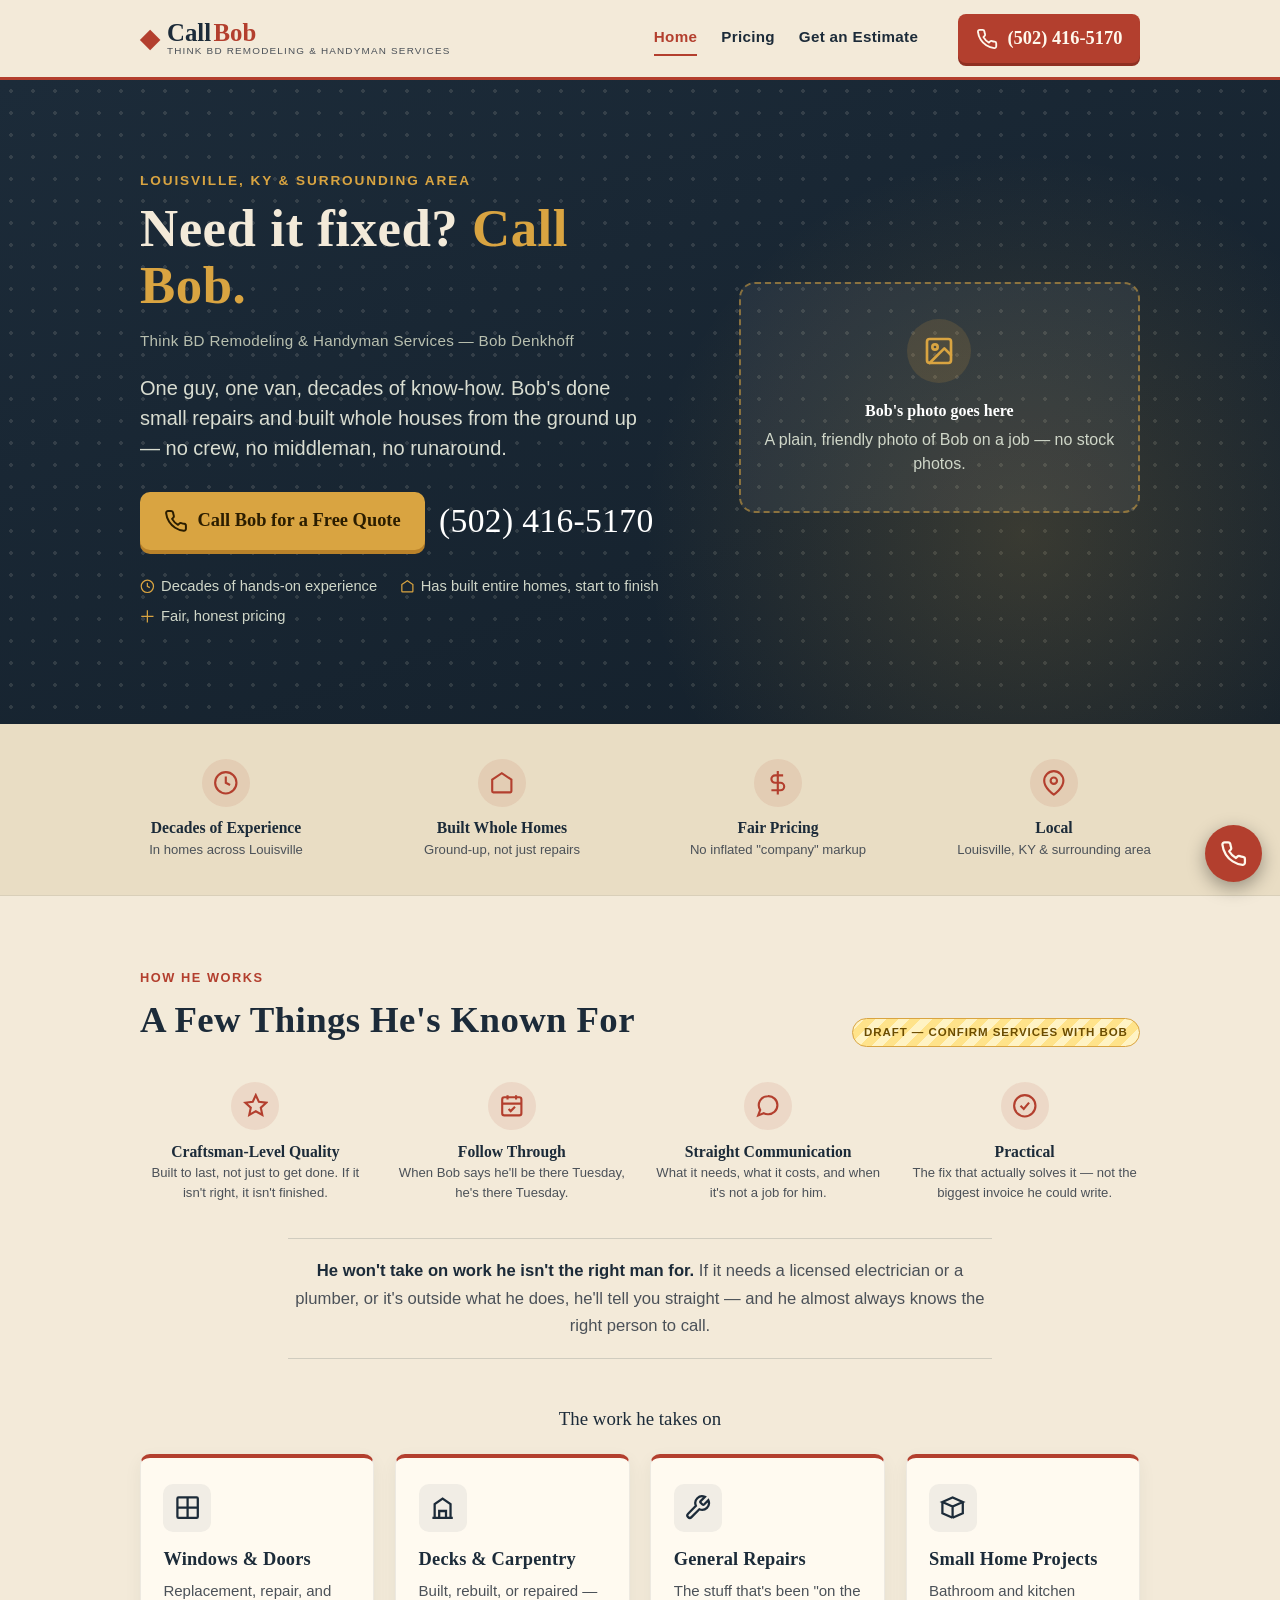
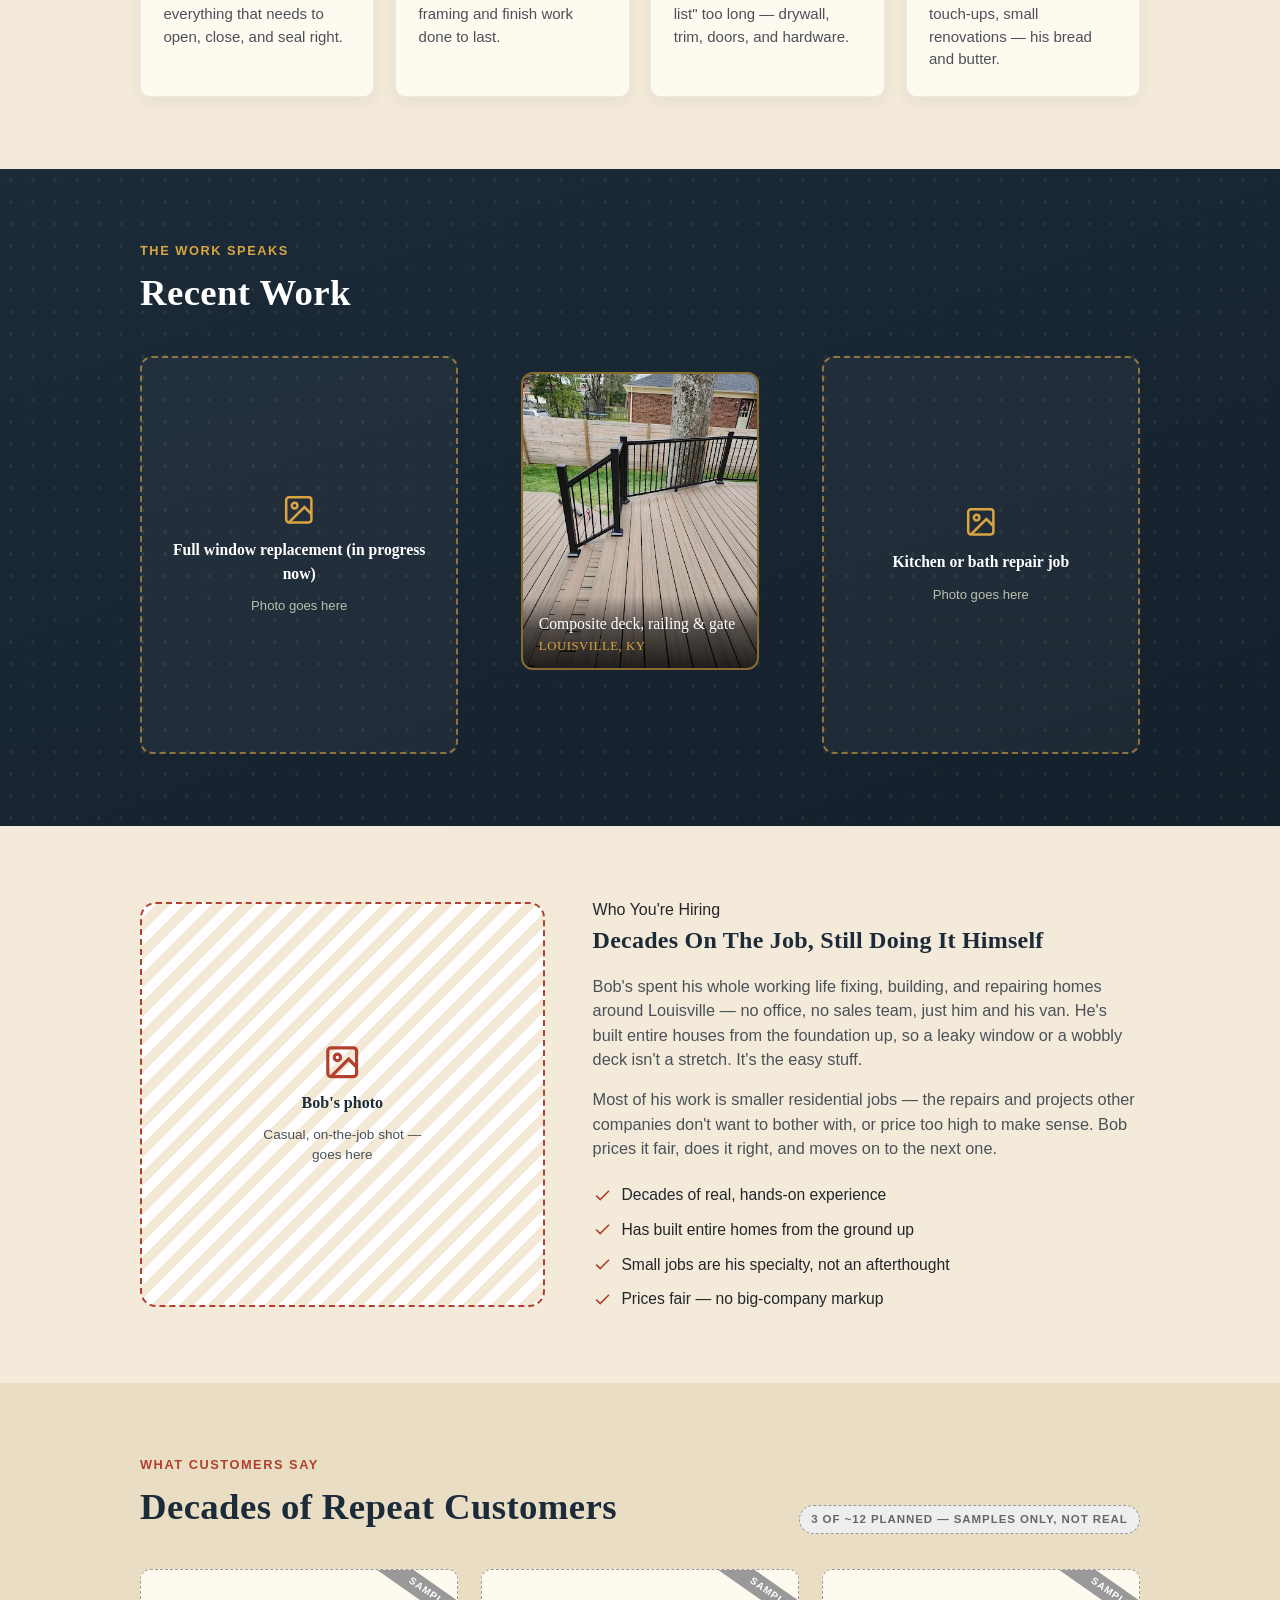
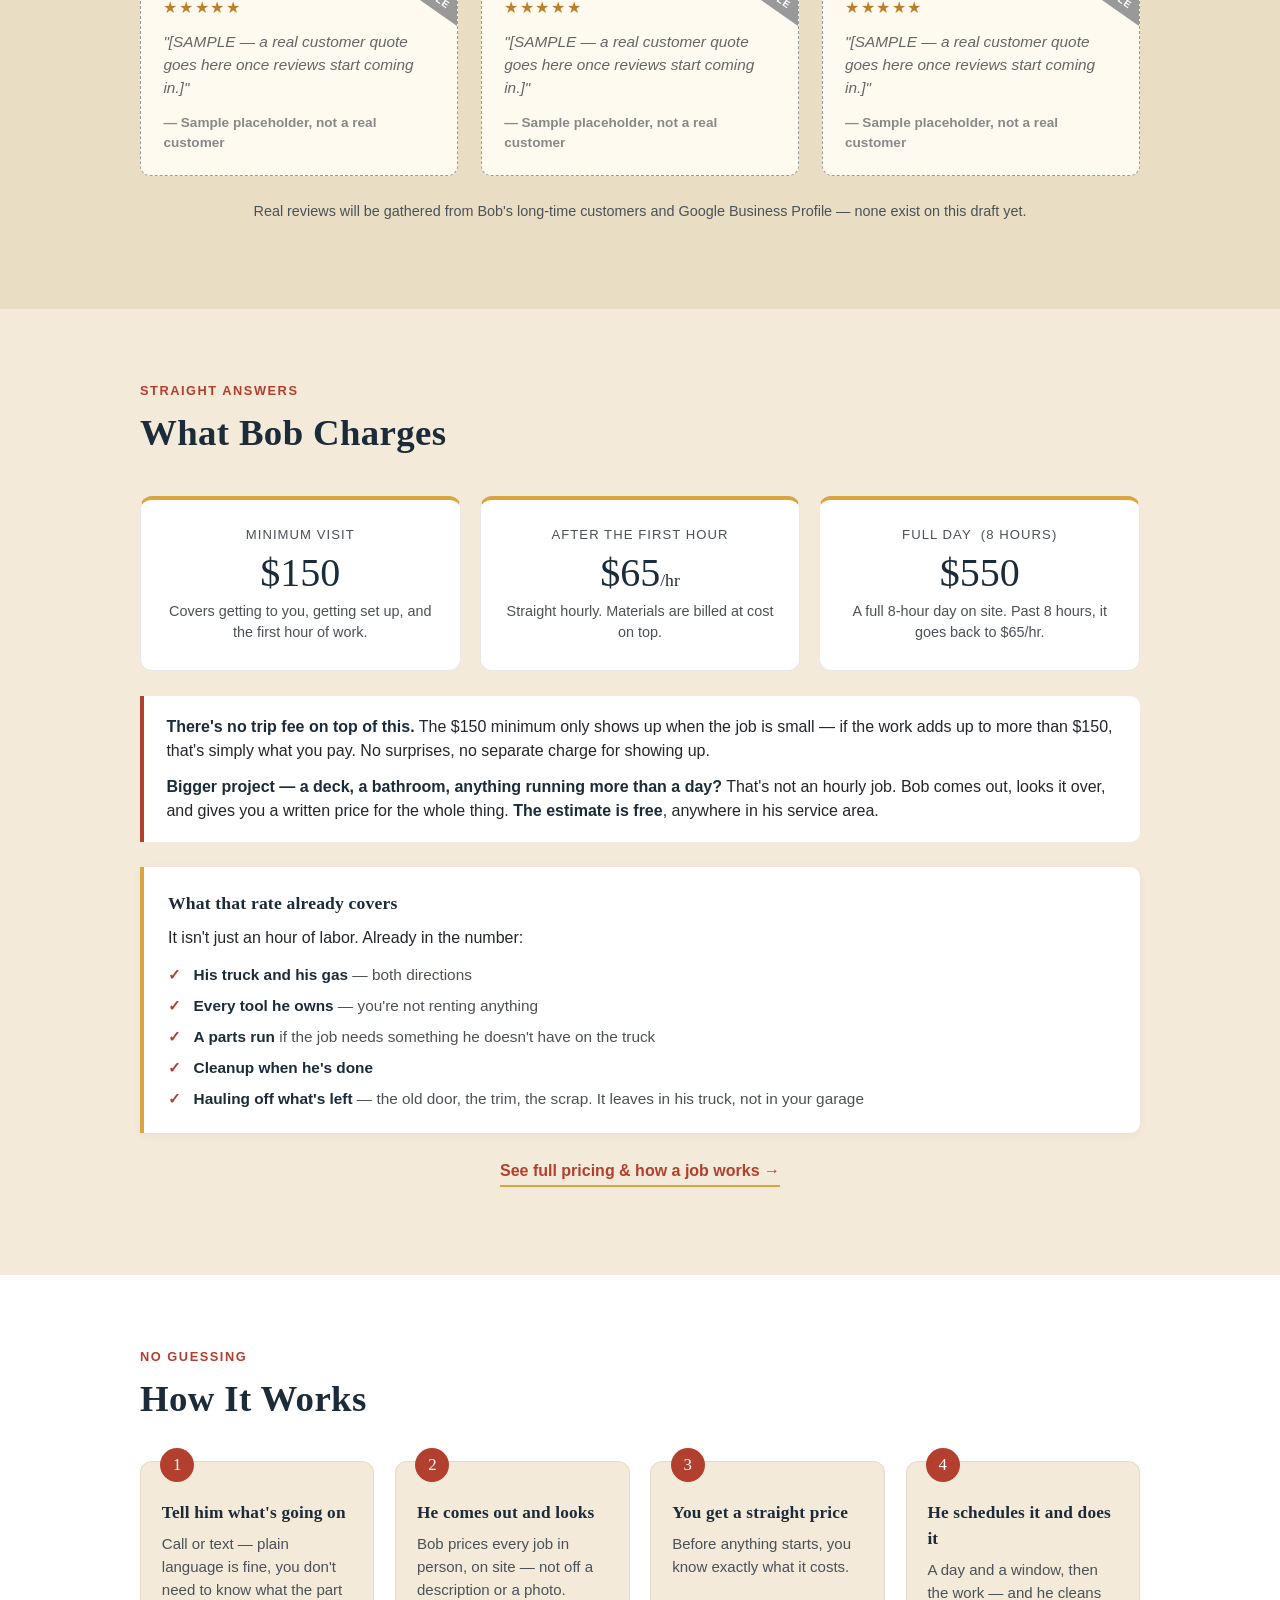
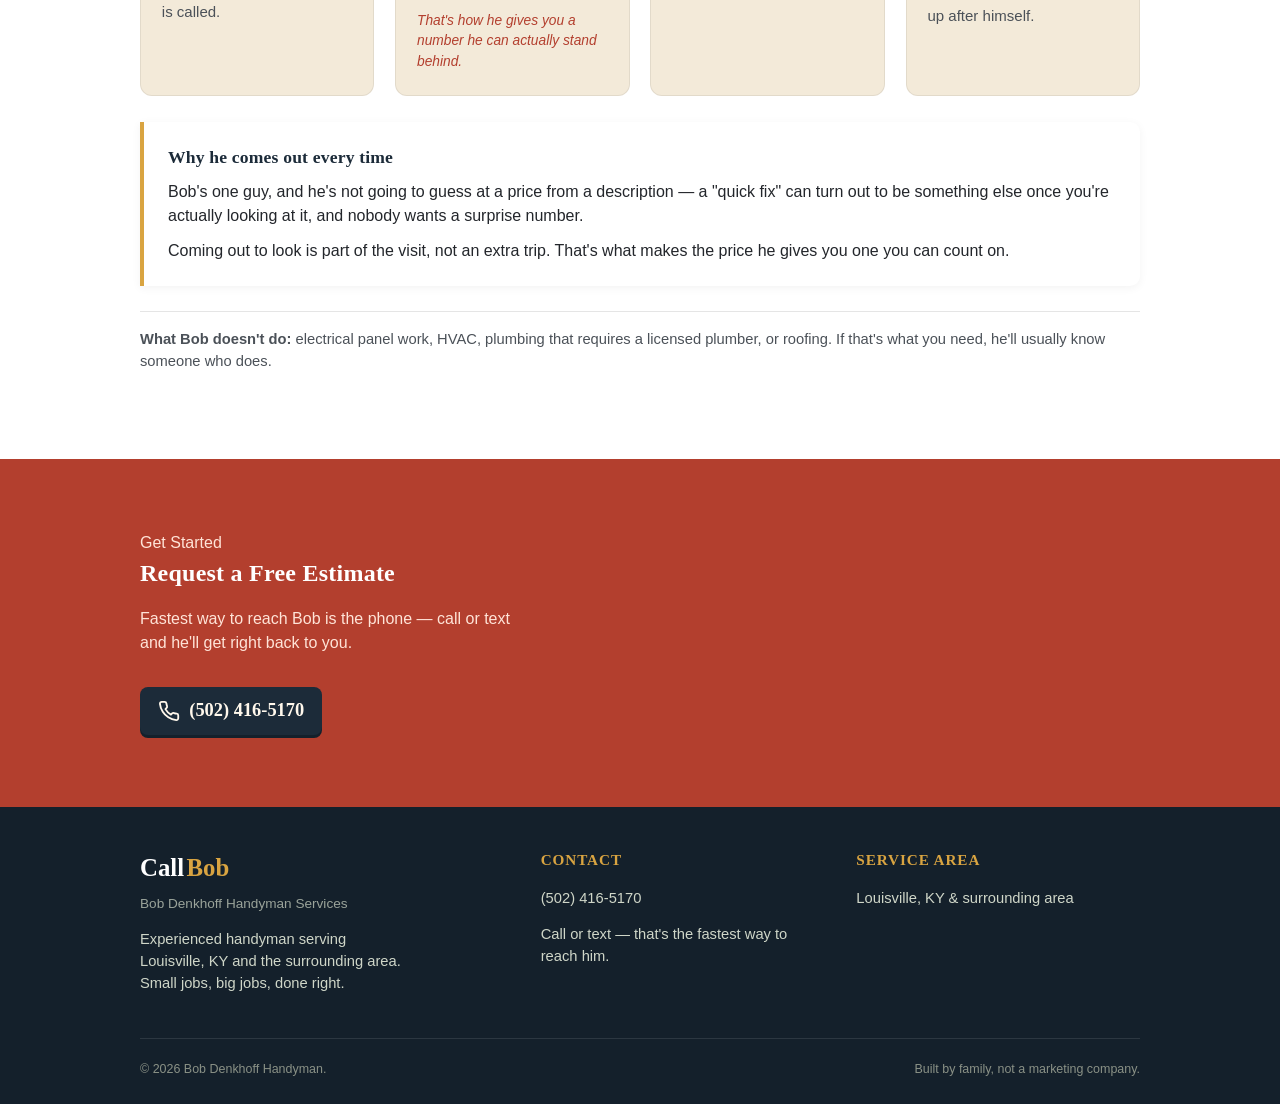
==== commit 285721c0: "Remove photo-based quoting claims — Bob confirmed he always goes out in person, never prices from ph" ====
--- a/index.html
+++ b/index.html
@@ -337,14 +337,13 @@
         <p>Call or text — plain language is fine, you don't need to know what the part is called.</p>
       </div>
       <div class="process-step">
-        <h3>Send photos</h3>
-        <p>A close-up of the problem and one from farther back showing the whole area.</p>
-        <span class="why">This is how he tells if it's a one-hour job.</span>
+        <h3>He comes out and looks</h3>
+        <p>Bob prices every job in person, on site — not off a description or a photo.</p>
+        <span class="why">That's how he gives you a number he can actually stand behind.</span>
       </div>
       <div class="process-step">
-        <h3>Quick call</h3>
-        <p>Five minutes to sort out what's actually involved and what it'll take.</p>
-        <span class="why">You'll know roughly what it costs before he drives out.</span>
+        <h3>You get a straight price</h3>
+        <p>Before anything starts, you know exactly what it costs.</p>
       </div>
       <div class="process-step">
         <h3>He schedules it and does it</h3>
@@ -353,9 +352,9 @@
     </div>
 
     <div class="callout">
-      <h3>Why photos matter</h3>
-      <p>Bob's one guy. Every trip out to <em>look</em> at something is a trip he isn't <em>fixing</em> something — so anything he can figure out from a photo saves you both time and saves you money.</p>
-      <p>Good photos let him tell you three things before he ever gets in the van: <strong>whether he's the right guy for it</strong>, <strong>roughly what it'll run</strong>, and <strong>whether it's a one-visit job or something bigger.</strong> Phone pictures are fine.</p>
+      <h3>Why he comes out every time</h3>
+      <p>Bob's one guy, and he's not going to guess at a price from a description — a "quick fix" can turn out to be something else once you're actually looking at it, and nobody wants a surprise number.</p>
+      <p>Coming out to look is part of the visit, not an extra trip. That's what makes the price he gives you one you can count on.</p>
     </div>
 
     <p class="price-excl" style="margin-top:1.6rem;"><strong>What Bob doesn't do:</strong> electrical panel work, HVAC, plumbing that requires a licensed plumber, or roofing. If that's what you need, he'll usually know someone who does.</p>
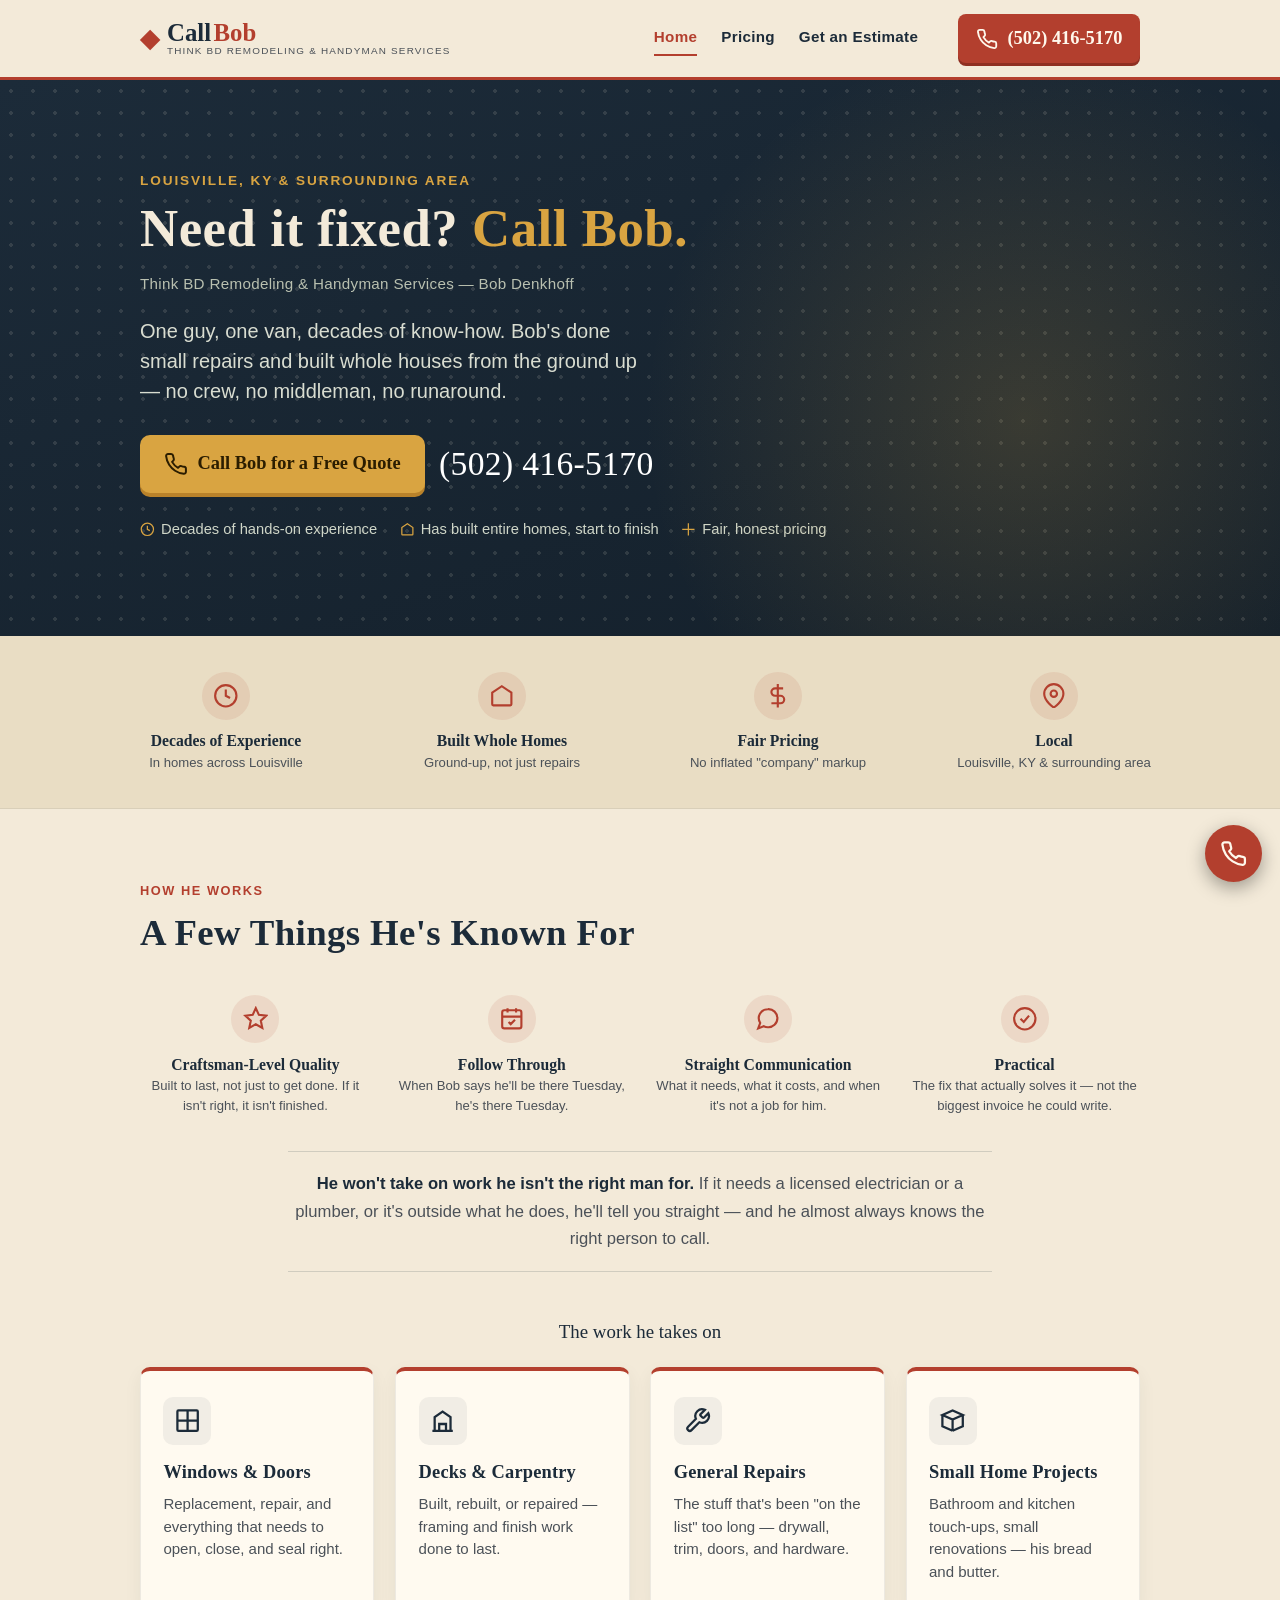
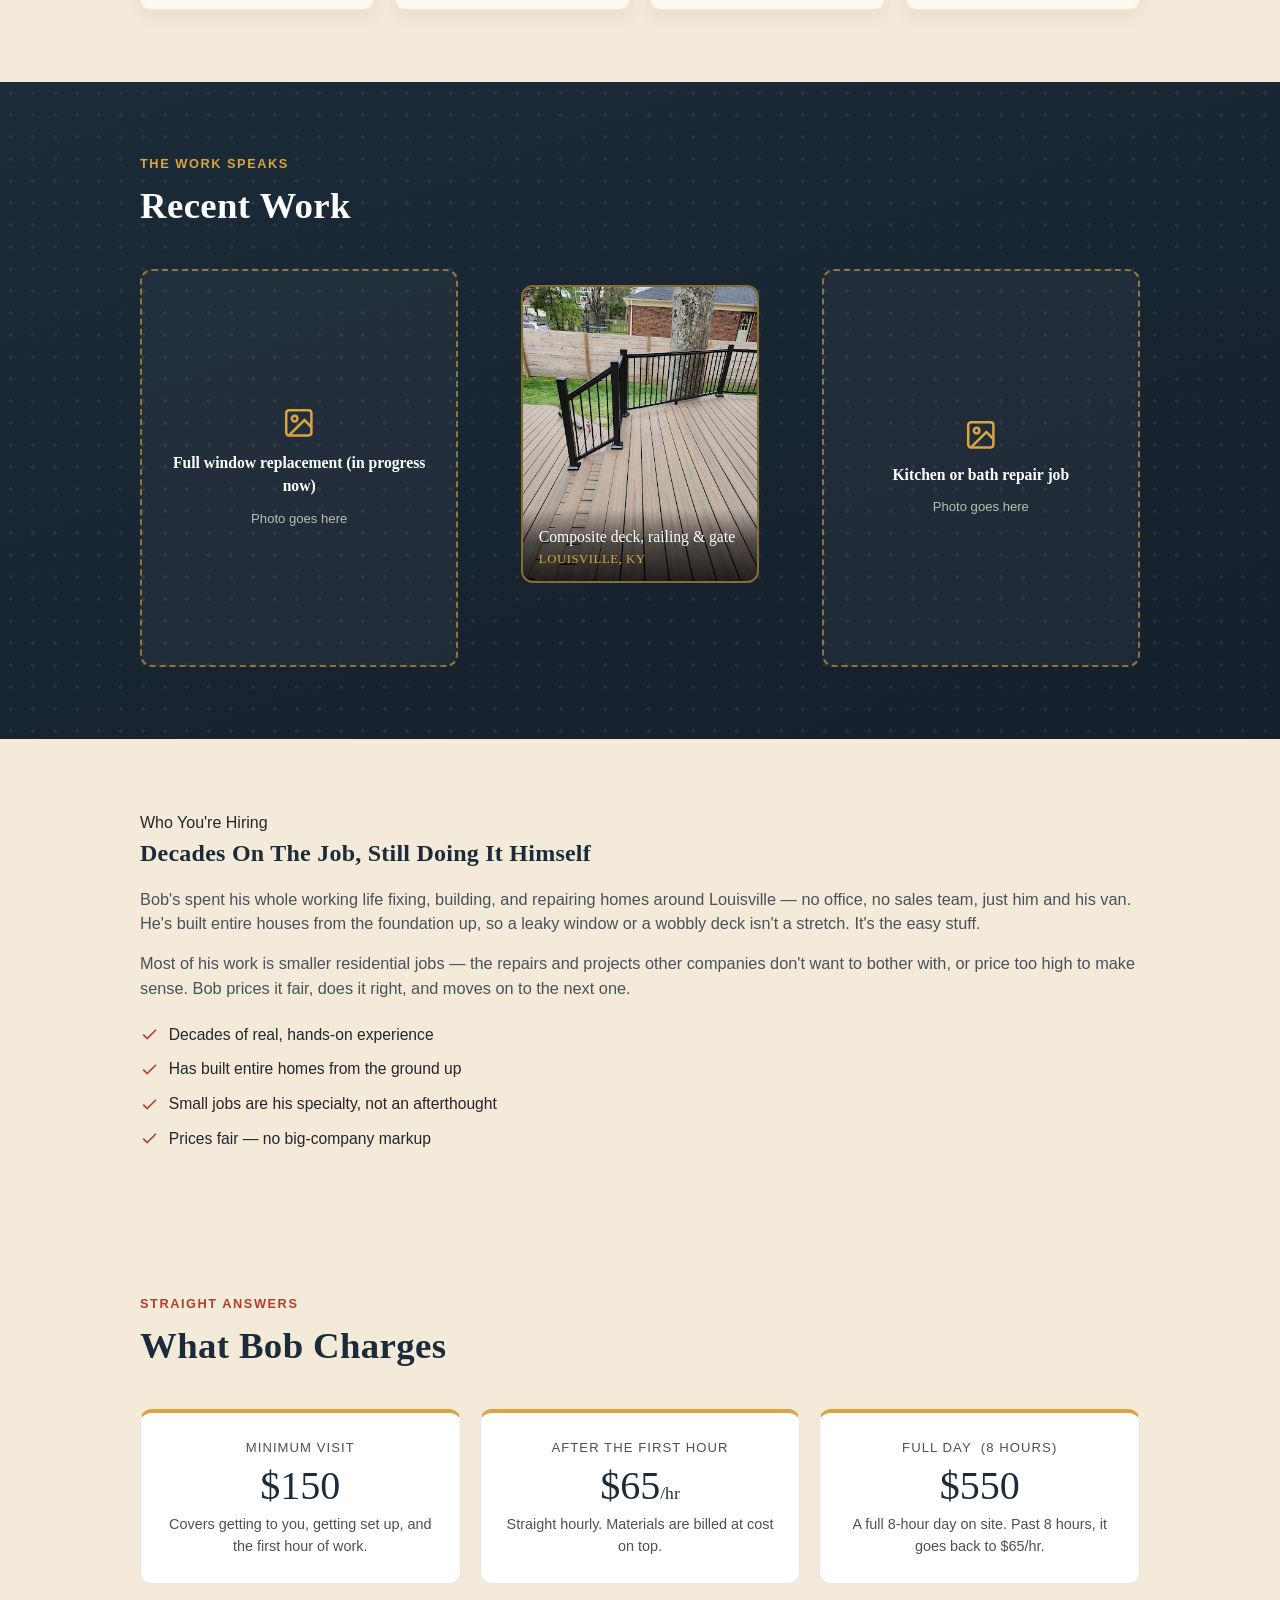
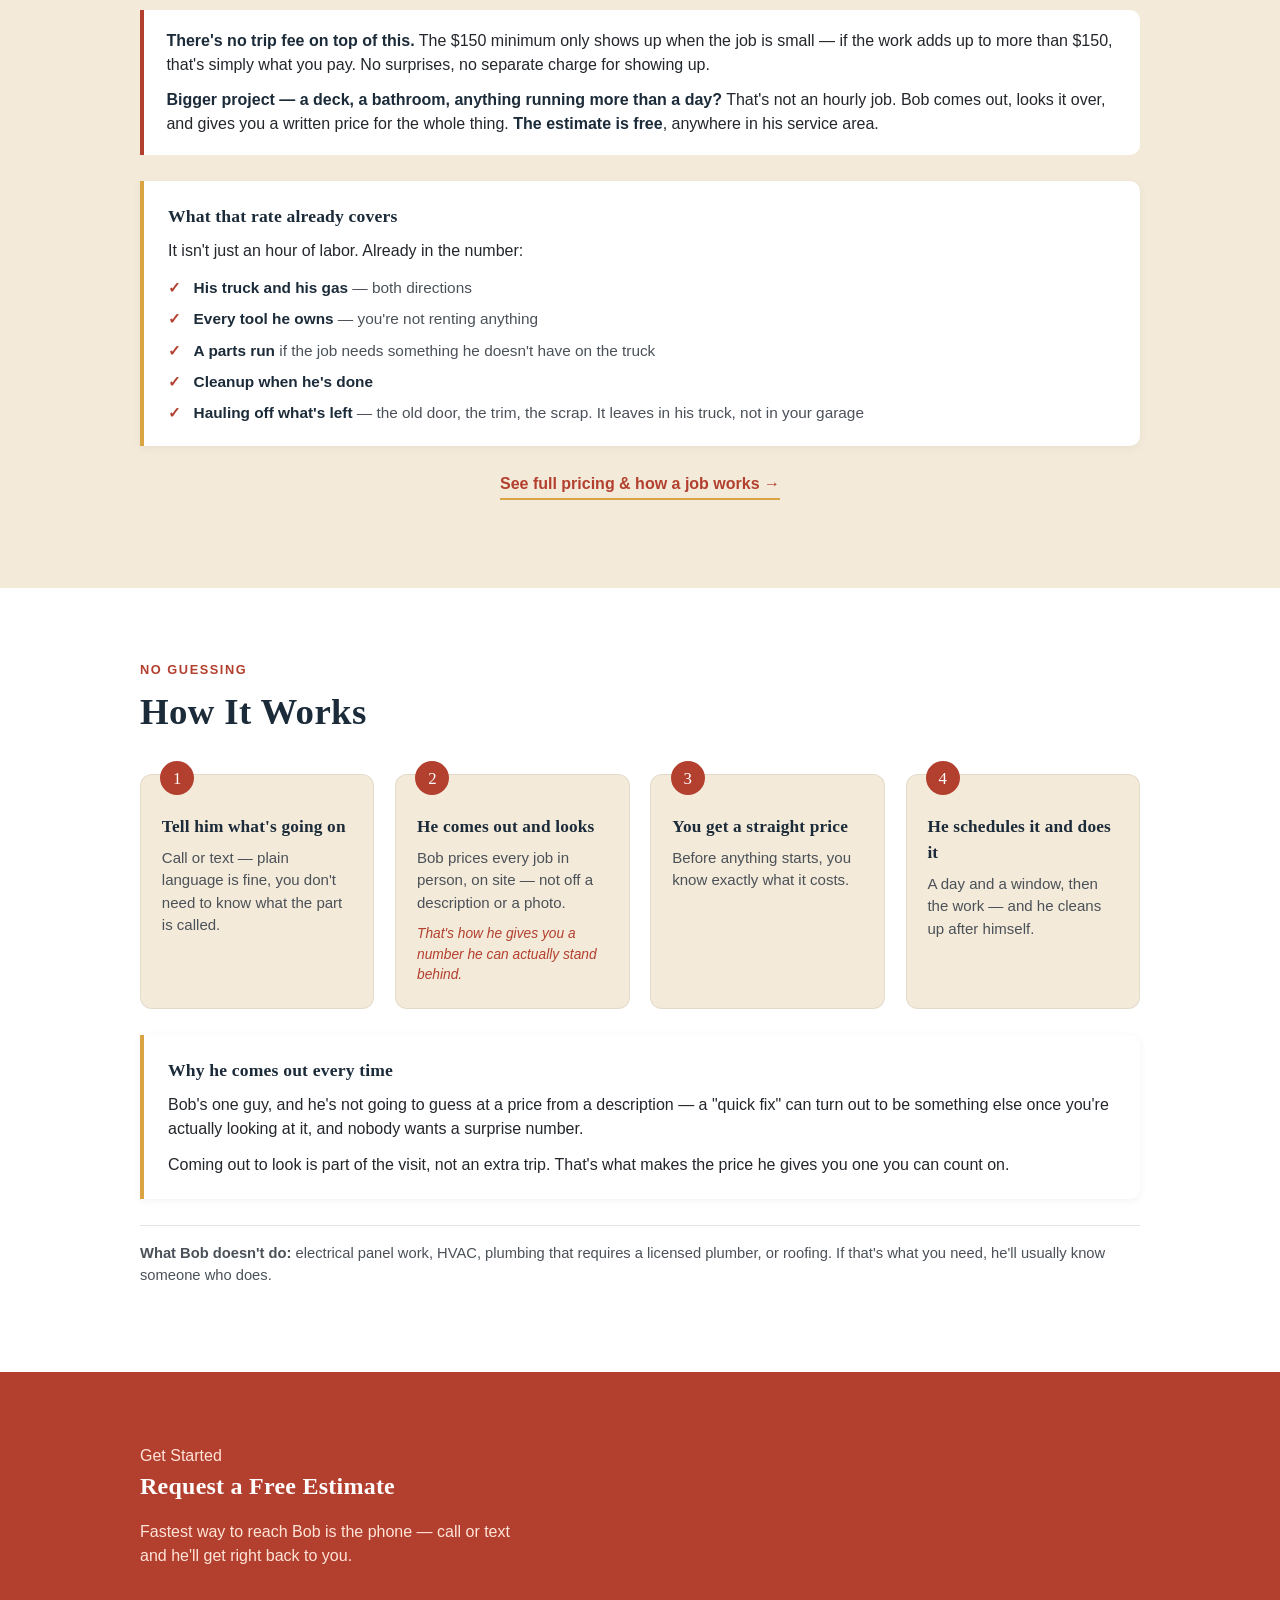
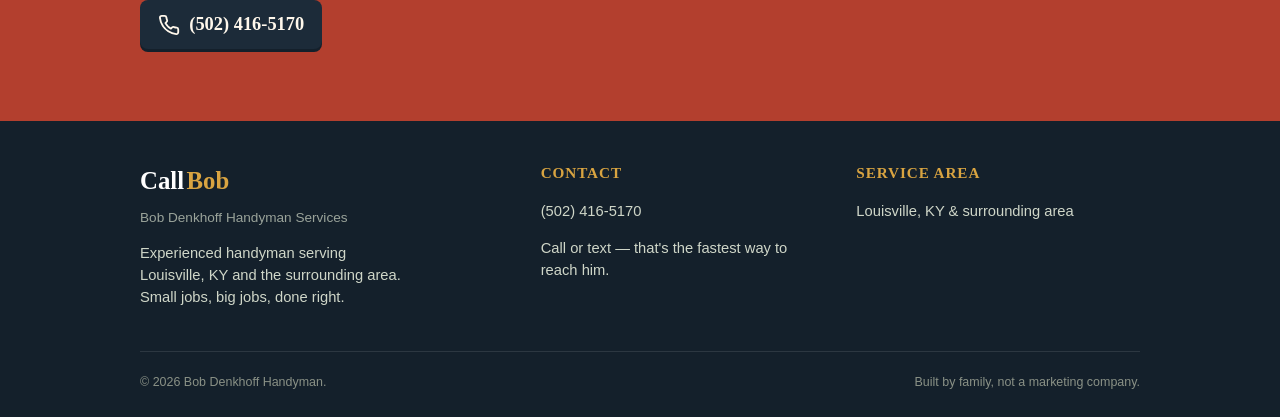
==== commit 28197077: "Remove DRAFT badge, fake sample testimonials, and both Bob's-photo placeholders" ====
--- a/index.html
+++ b/index.html
@@ -60,7 +60,7 @@
 
 <!-- ============ HERO ============ -->
 <section class="hero">
-  <div class="wrap hero-grid">
+  <div class="wrap">
     <div>
       <span class="eyebrow">Louisville, KY &amp; Surrounding Area</span>
       <h1>Need it fixed? <span class="hero-callbob">Call Bob.</span></h1>
@@ -79,13 +79,6 @@
         <span><svg viewBox="0 0 24 24" fill="none" stroke="currentColor" stroke-width="2"><path d="M12 2v20M2 12h20"/></svg> Fair, honest pricing</span>
       </div>
     </div>
-    <div class="hero-photo-card">
-      <div class="icon-wrap">
-        <svg viewBox="0 0 24 24" fill="none" stroke="currentColor" stroke-width="2" stroke-linecap="round" stroke-linejoin="round"><rect x="3" y="3" width="18" height="18" rx="2"/><circle cx="9" cy="9" r="2"/><path d="M21 15l-5-5L5 21"/></svg>
-      </div>
-      <strong>Bob's photo goes here</strong>
-      <span>A plain, friendly photo of Bob on a job — no stock photos.</span>
-    </div>
   </div>
 </section>
 
@@ -125,7 +118,6 @@
         <span class="kicker">How He Works</span>
         <h2>A Few Things He's Known For</h2>
       </div>
-      <span class="badge badge--draft">DRAFT — confirm services with Bob</span>
     </div>
 
     <!-- VALUES ROW — added 2026-07-28 per Whitney: "he's got some pretty hard
@@ -218,12 +210,7 @@
 
 <!-- ============ WHY BOB ============ -->
 <section>
-  <div class="wrap about-grid">
-    <div class="photo-placeholder">
-      <div class="icon-wrap"><svg viewBox="0 0 24 24" fill="none" stroke="currentColor" stroke-width="2"><rect x="3" y="3" width="18" height="18" rx="2"/><circle cx="9" cy="9" r="2"/><path d="M21 15l-5-5L5 21"/></svg></div>
-      <strong>Bob's photo</strong>
-      <span>Casual, on-the-job shot — goes here</span>
-    </div>
+  <div class="wrap">
     <div class="about-copy">
       <span class="kicker">Who You're Hiring</span>
       <h2>Decades On The Job, Still Doing It Himself</h2>
@@ -239,36 +226,7 @@
   </div>
 </section>
 
-<!-- ============ TESTIMONIALS (SAMPLE PLACEHOLDERS) ============ -->
-<section class="testimonials-section">
-  <div class="wrap">
-    <div class="section-head">
-      <div>
-        <span class="kicker">What Customers Say</span>
-        <h2>Decades of Repeat Customers</h2>
-      </div>
-      <span class="badge badge--sample">3 of ~12 planned — samples only, not real</span>
-    </div>
-    <div class="testimonial-grid">
-      <div class="t-card">
-        <div class="t-stars">★★★★★</div>
-        <p class="t-quote">"[SAMPLE — a real customer quote goes here once reviews start coming in.]"</p>
-        <div class="t-name">— Sample placeholder, not a real customer</div>
-      </div>
-      <div class="t-card">
-        <div class="t-stars">★★★★★</div>
-        <p class="t-quote">"[SAMPLE — a real customer quote goes here once reviews start coming in.]"</p>
-        <div class="t-name">— Sample placeholder, not a real customer</div>
-      </div>
-      <div class="t-card">
-        <div class="t-stars">★★★★★</div>
-        <p class="t-quote">"[SAMPLE — a real customer quote goes here once reviews start coming in.]"</p>
-        <div class="t-name">— Sample placeholder, not a real customer</div>
-      </div>
-    </div>
-    <p class="testimonials-note">Real reviews will be gathered from Bob's long-time customers and Google Business Profile — none exist on this draft yet.</p>
-  </div>
-</section>
+<!-- ============ TESTIMONIALS — pulled until real reviews exist; was showing fake sample cards to real visitors ============ -->
 
 <!-- ============ PRICING (DRAFT NUMBERS — BOB HAS NOT APPROVED THESE) ============ -->
 <section class="pricing-section" id="pricing">
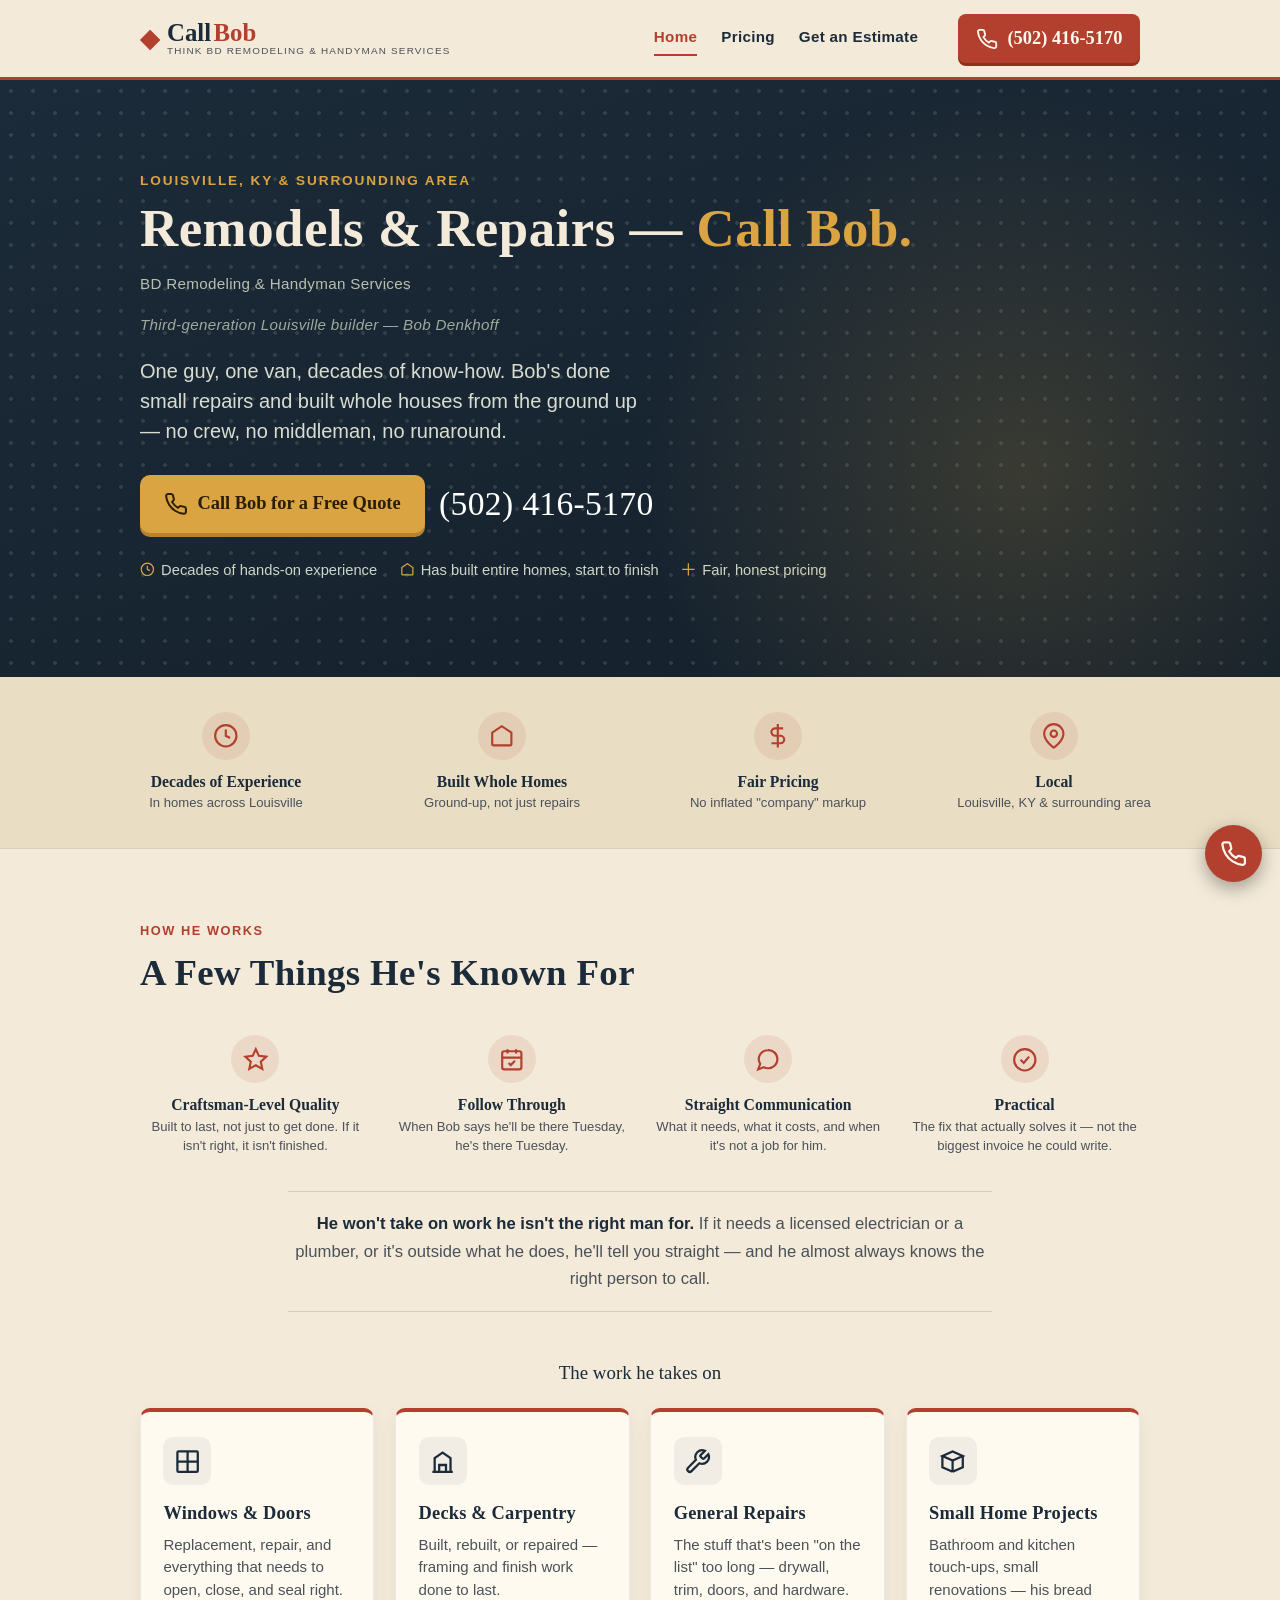
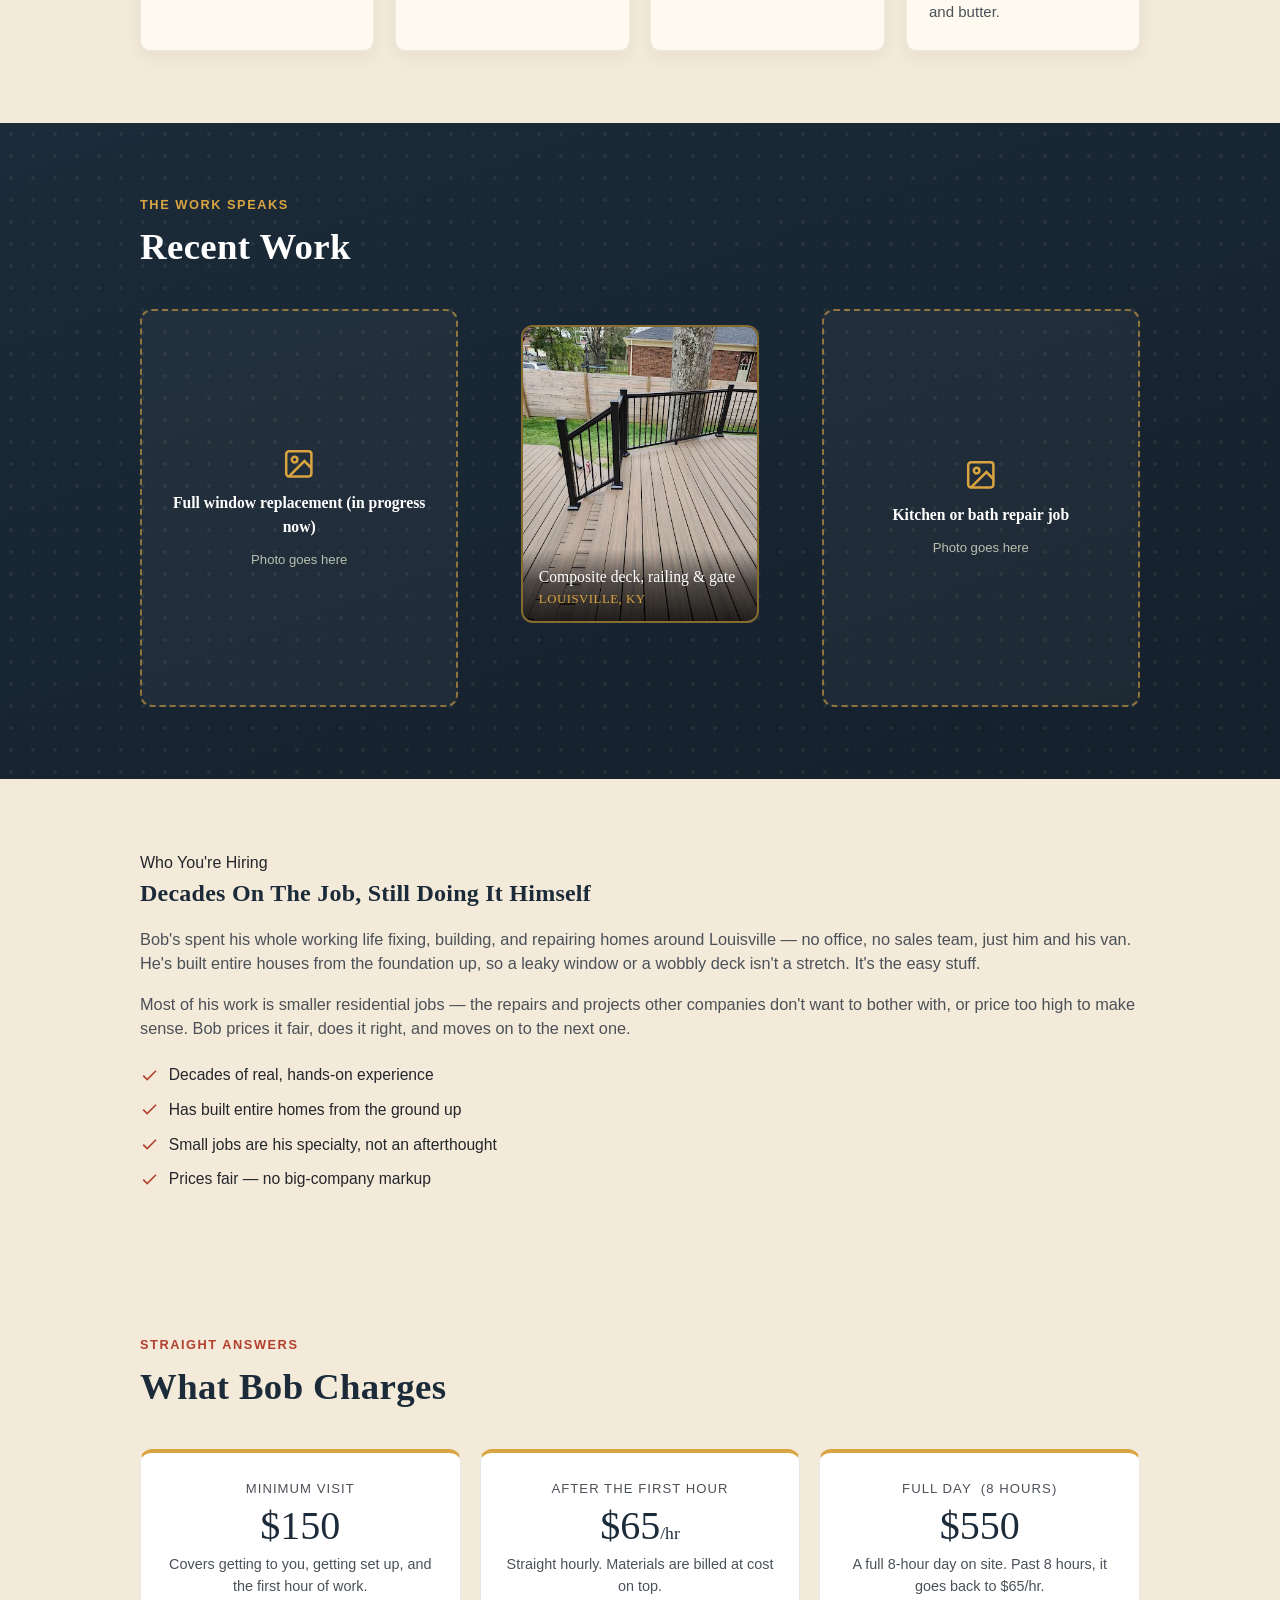
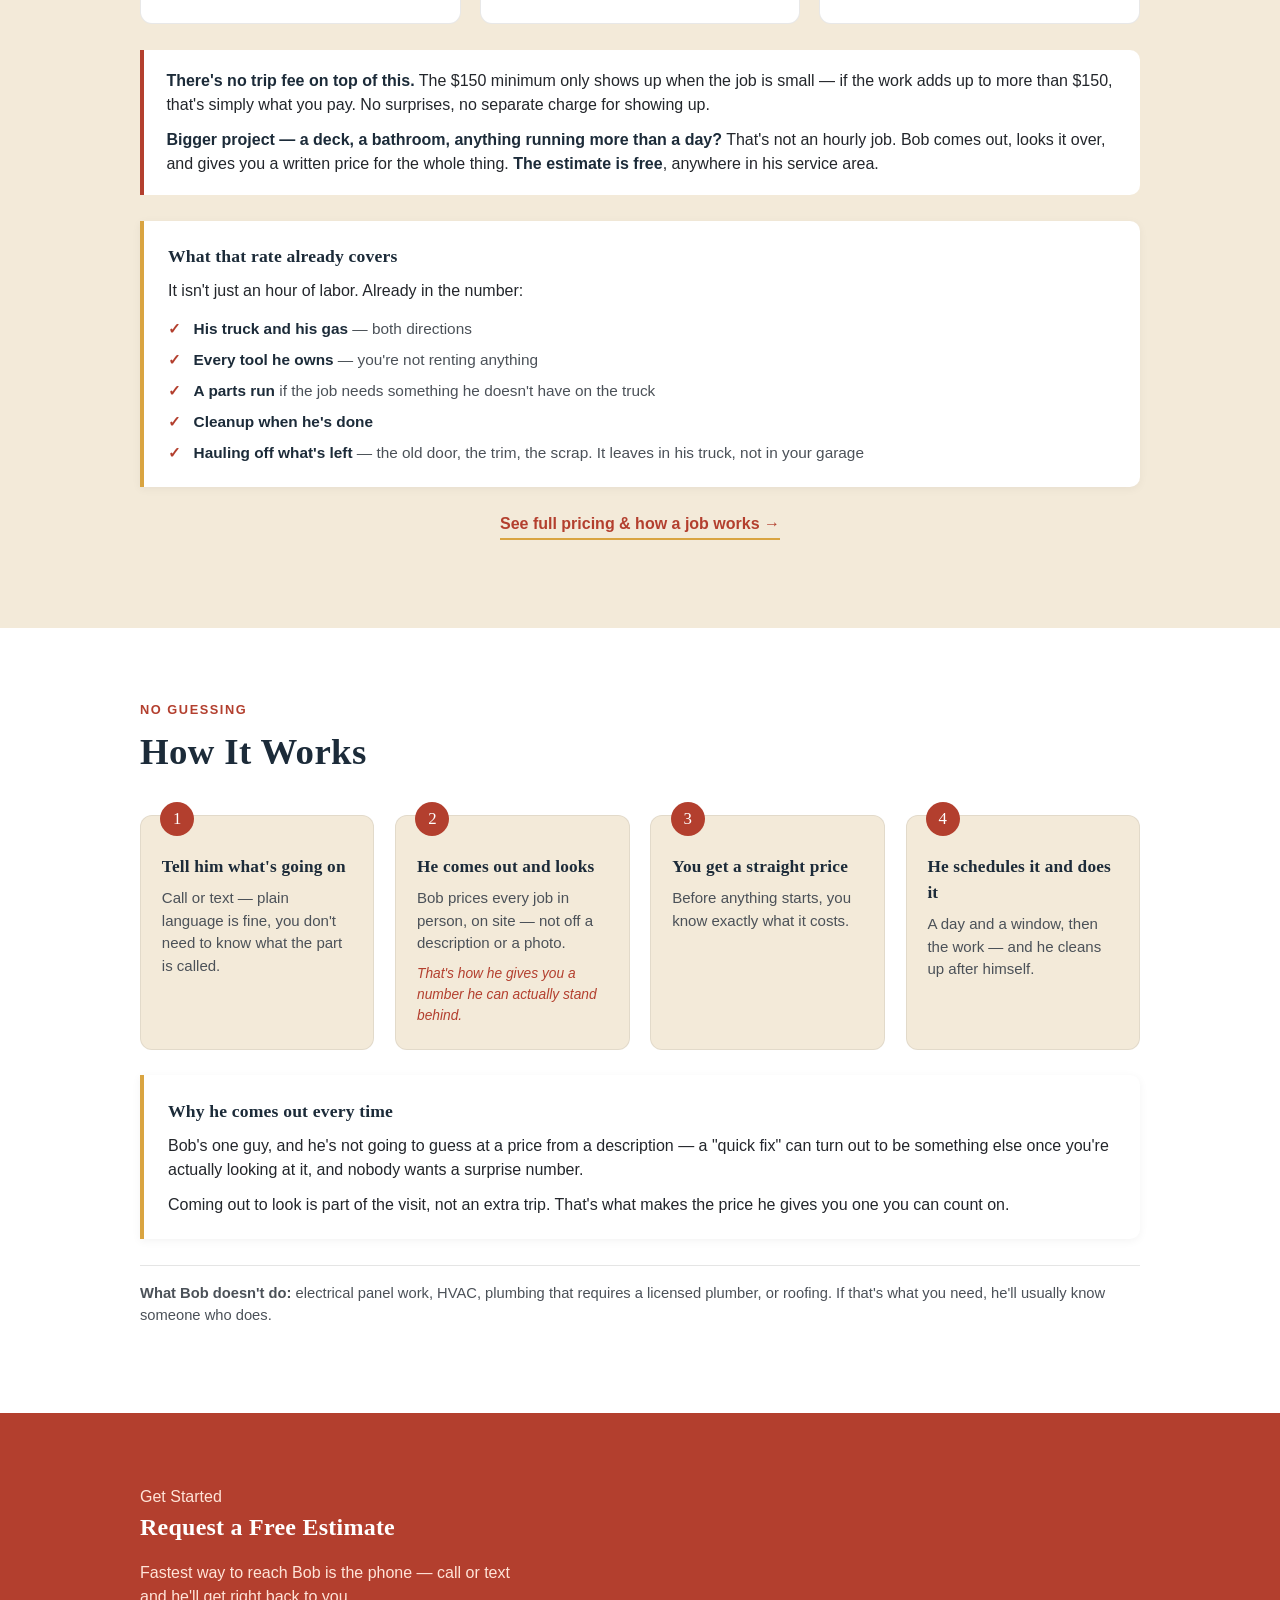
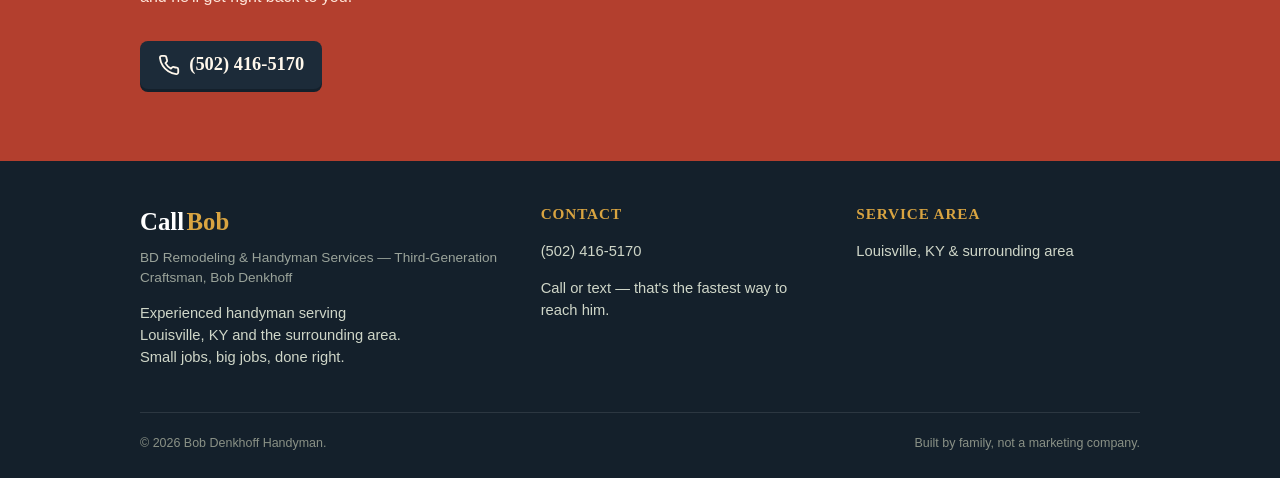
==== commit 5d1e6f5e: "Reposition hero: lead with Remodels & Repairs, add third-generation Denkhoff legacy line; update foo" ====
--- a/index.html
+++ b/index.html
@@ -63,8 +63,9 @@
   <div class="wrap">
     <div>
       <span class="eyebrow">Louisville, KY &amp; Surrounding Area</span>
-      <h1>Need it fixed? <span class="hero-callbob">Call Bob.</span></h1>
-      <p class="hero-byline">Think BD Remodeling &amp; Handyman Services — Bob Denkhoff</p>
+      <h1>Remodels &amp; Repairs — <span class="hero-callbob">Call Bob.</span></h1>
+      <p class="hero-byline">BD Remodeling &amp; Handyman Services</p>
+      <p class="hero-byline" style="font-style:italic; opacity:0.85; font-size:0.95em;">Third-generation Louisville builder — Bob Denkhoff</p>
       <p class="sub">One guy, one van, decades of know-how. Bob's done small repairs and built whole houses from the ground up — no crew, no middleman, no runaround.</p>
       <div class="hero-ctas">
         <a class="btn-gold" href="tel:5024165170">
@@ -342,7 +343,7 @@
         <div class="brand">
           <span class="brand-wordmark"><span class="call">Call</span><span class="bob">Bob</span></span>
         </div>
-        <p class="footer-fullname">Bob Denkhoff Handyman Services</p>
+        <p class="footer-fullname">BD Remodeling &amp; Handyman Services — Third-Generation Craftsman, Bob Denkhoff</p>
         <p style="margin-top:0.8rem; max-width:32ch;">Experienced handyman serving Louisville, KY and the surrounding area. Small jobs, big jobs, done right.</p>
       </div>
       <div>
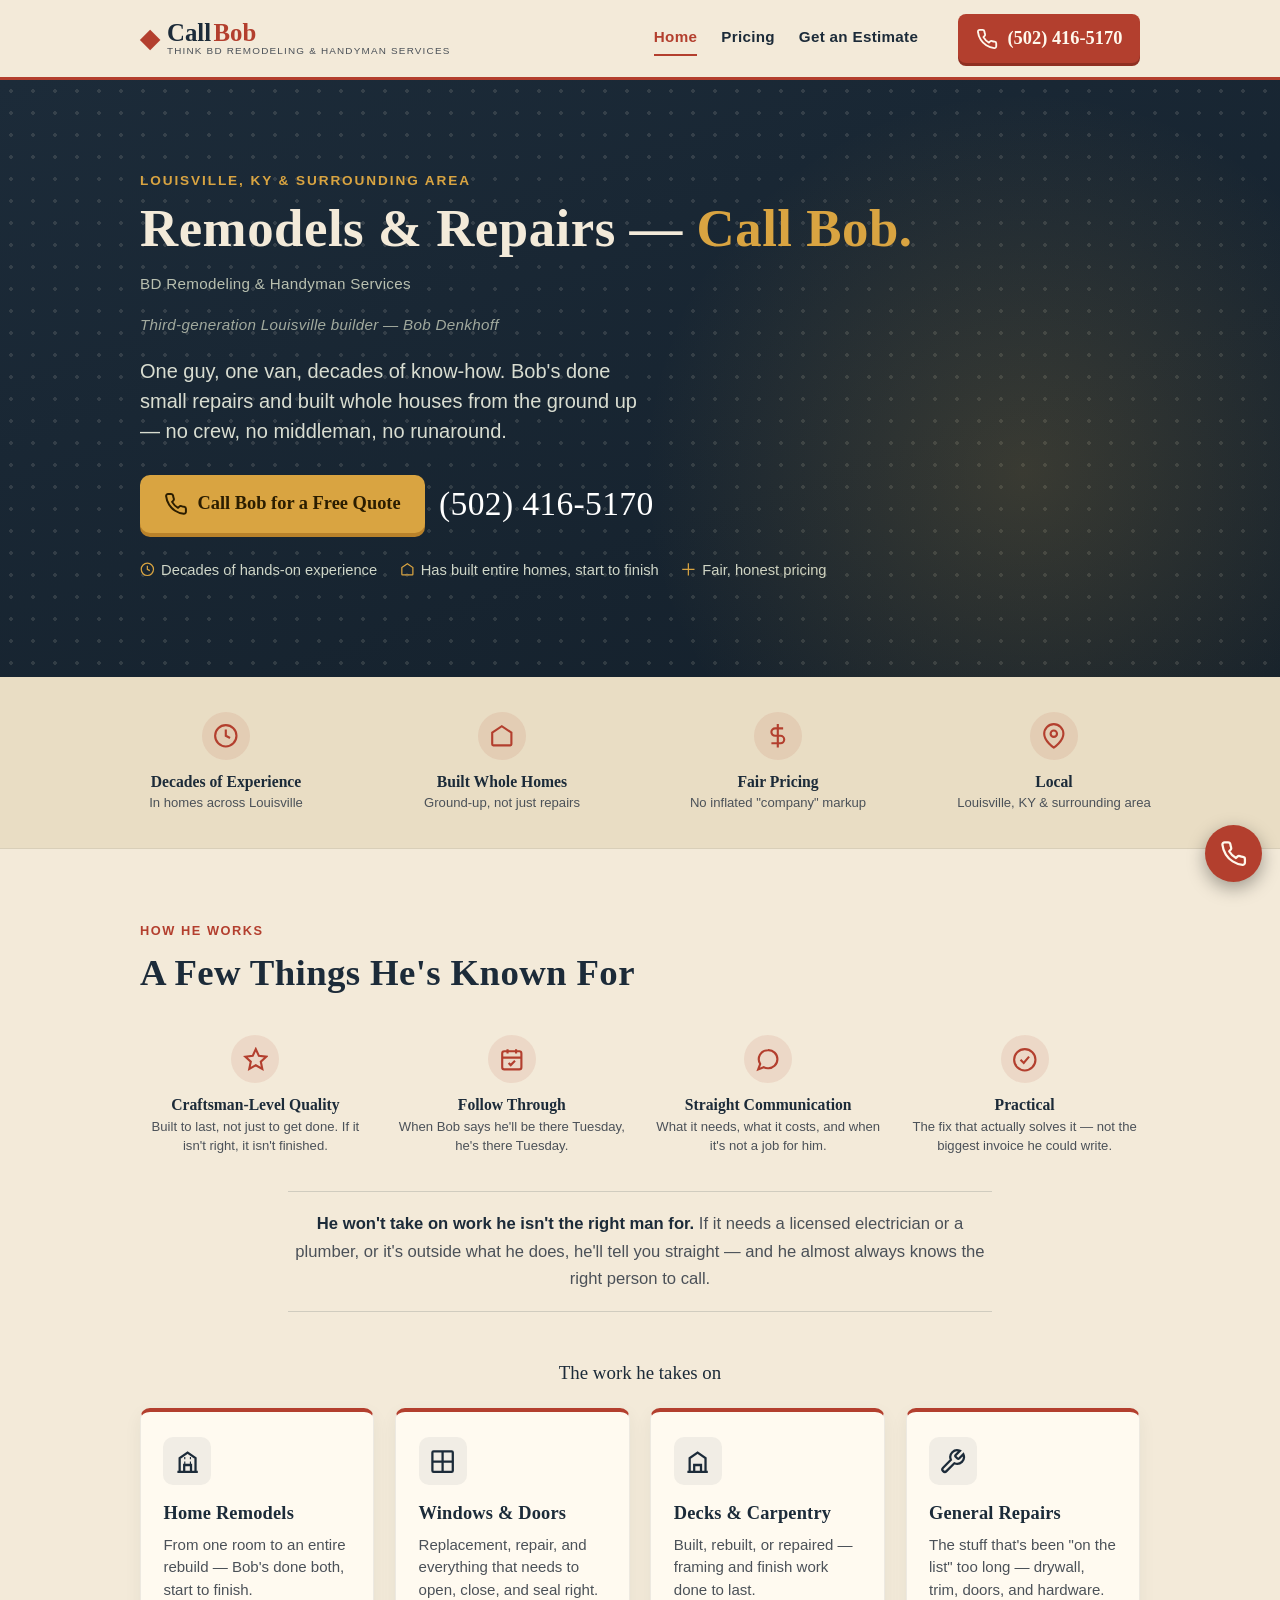
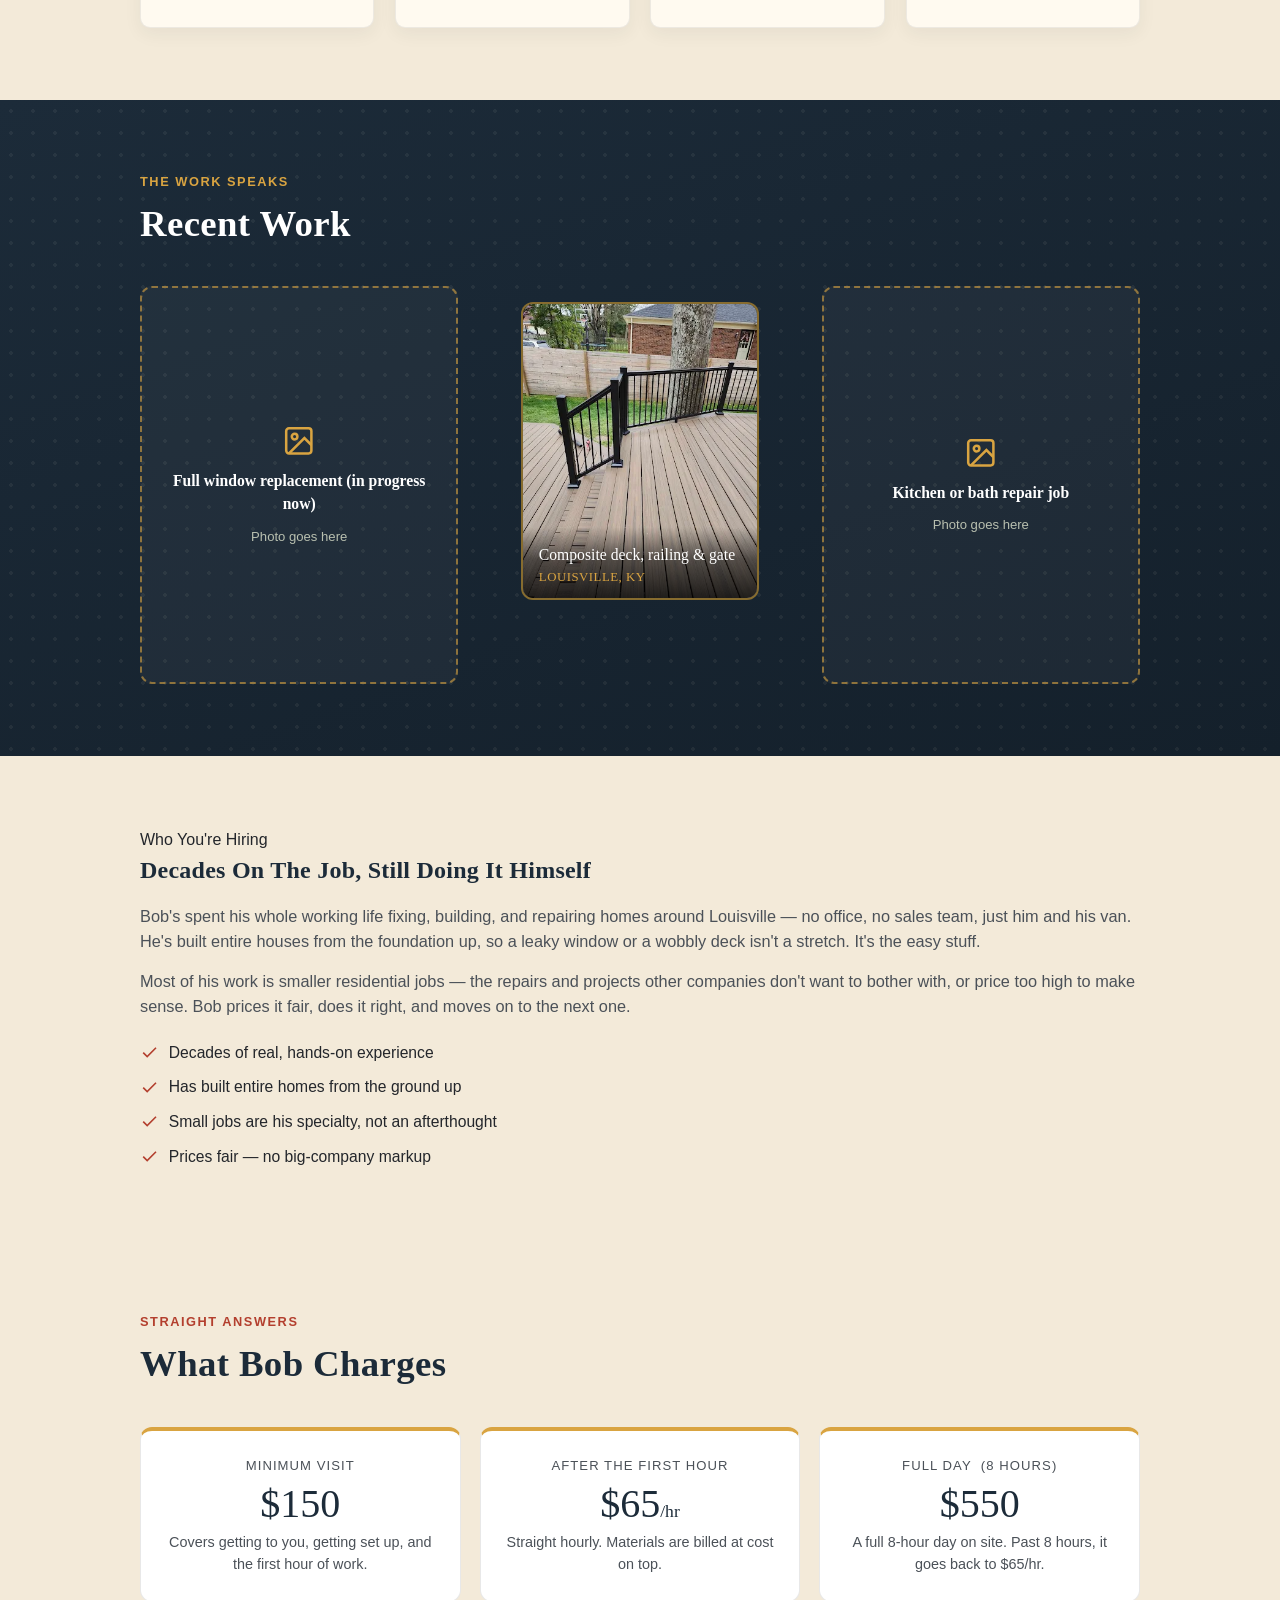
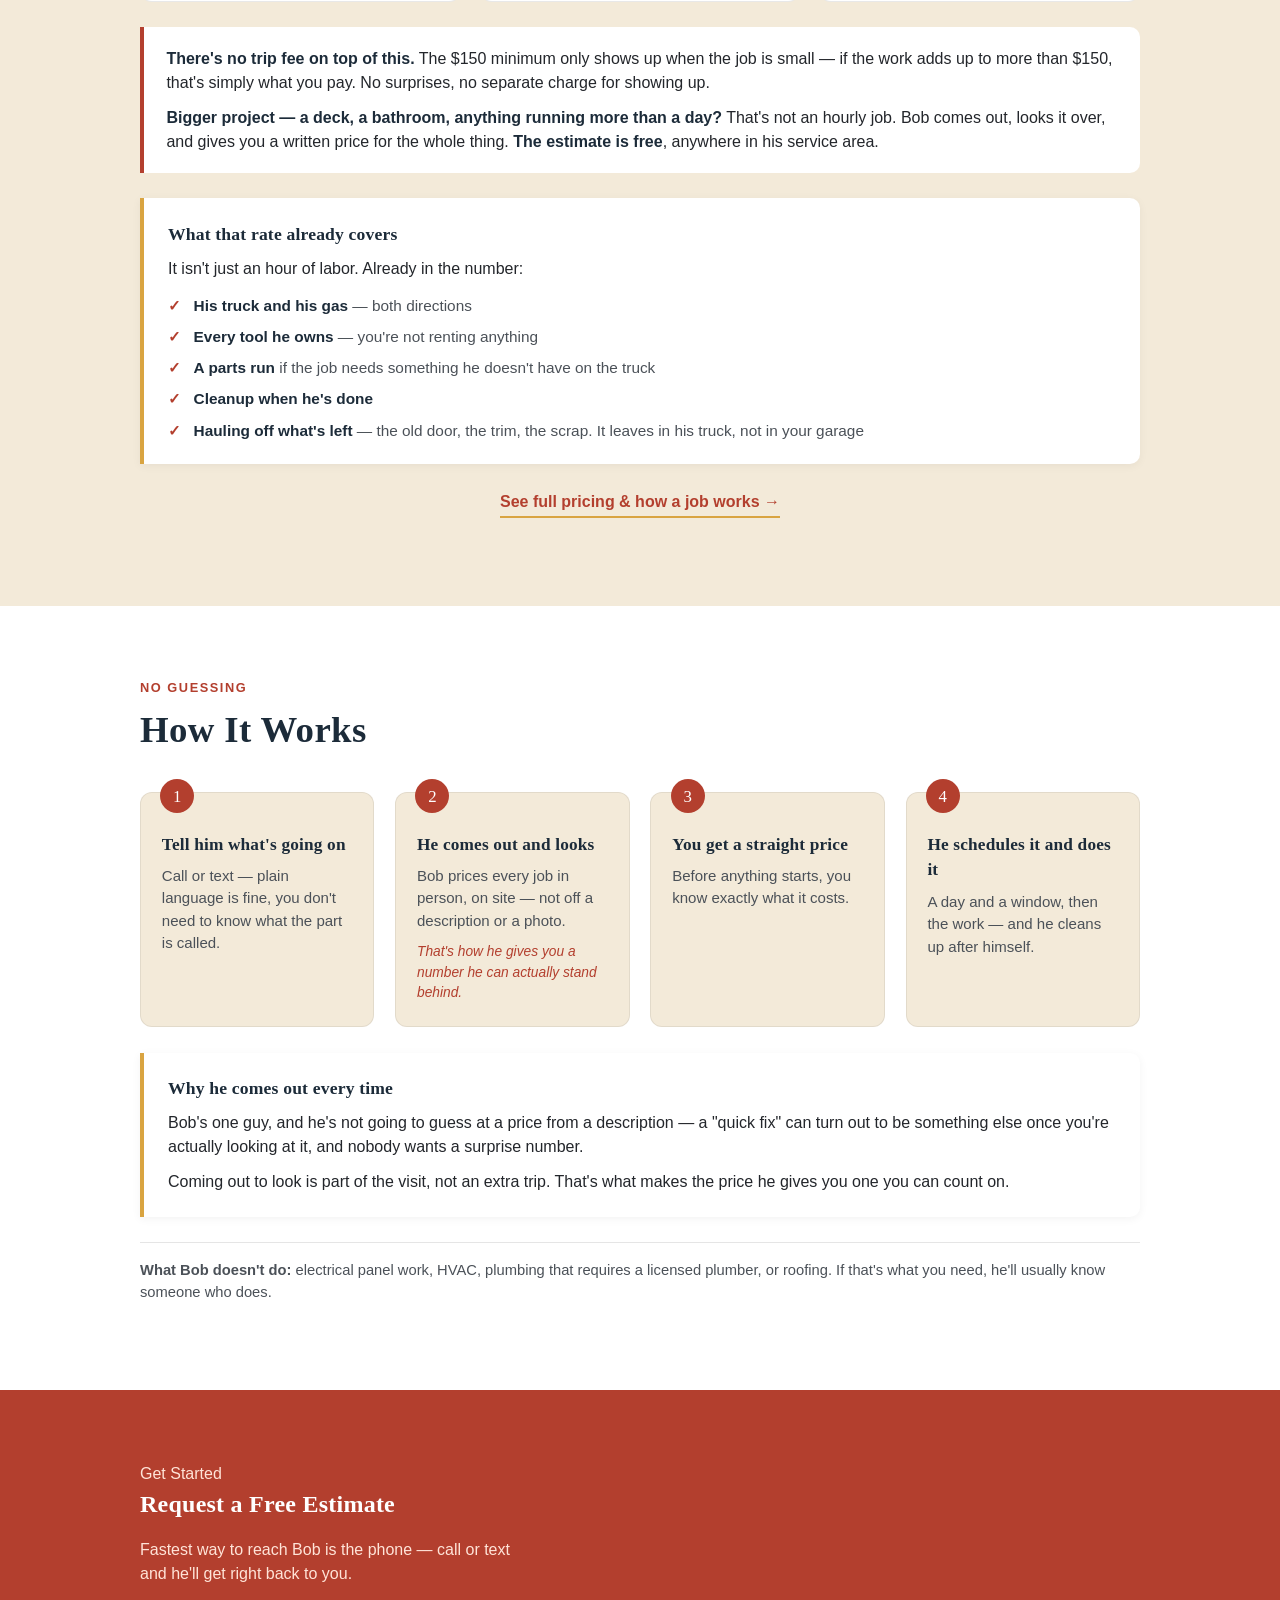
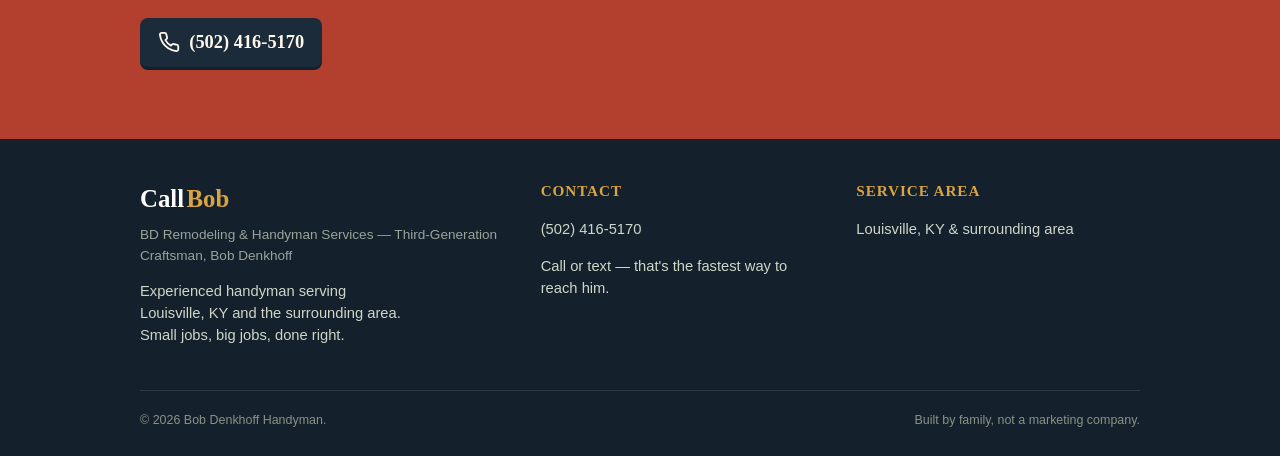
==== commit adbe7324: "Lead services grid with Home Remodels; reorder Windows & Doors, Decks & Carpentry, General Repairs" ====
--- a/index.html
+++ b/index.html
@@ -157,6 +157,11 @@
     <p class="subhead">The work he takes on</p>
     <div class="services-grid">
       <div class="service-card">
+        <div class="icon-wrap"><svg viewBox="0 0 24 24" fill="none" stroke="currentColor" stroke-width="2"><path d="M3 21h18M5 21V9l7-5 7 5v12M9 21v-6h6v6M9 9h1M14 9h1M9 13h1M14 13h1"/></svg></div>
+        <h3>Home Remodels</h3>
+        <p>From one room to an entire rebuild — Bob's done both, start to finish.</p>
+      </div>
+      <div class="service-card">
         <div class="icon-wrap"><svg viewBox="0 0 24 24" fill="none" stroke="currentColor" stroke-width="2"><rect x="3" y="3" width="18" height="18" rx="1"/><path d="M12 3v18M3 12h18"/></svg></div>
         <h3>Windows &amp; Doors</h3>
         <p>Replacement, repair, and everything that needs to open, close, and seal right.</p>
@@ -170,11 +175,6 @@
         <div class="icon-wrap"><svg viewBox="0 0 24 24" fill="none" stroke="currentColor" stroke-width="2"><path d="M14.7 6.3a1 1 0 0 0 0 1.4l1.6 1.6a1 1 0 0 0 1.4 0l3.77-3.77a6 6 0 0 1-7.94 7.94l-6.91 6.91a2.12 2.12 0 0 1-3-3l6.91-6.91a6 6 0 0 1 7.94-7.94l-3.76 3.77z"/></svg></div>
         <h3>General Repairs</h3>
         <p>The stuff that's been "on the list" too long — drywall, trim, doors, and hardware.</p>
-      </div>
-      <div class="service-card">
-        <div class="icon-wrap"><svg viewBox="0 0 24 24" fill="none" stroke="currentColor" stroke-width="2"><path d="M3 7l9-4 9 4-9 4-9-4zM3 7v10l9 4M21 7v10l-9 4M12 11v10"/></svg></div>
-        <h3>Small Home Projects</h3>
-        <p>Bathroom and kitchen touch-ups, small renovations — his bread and butter.</p>
       </div>
     </div>
   </div>
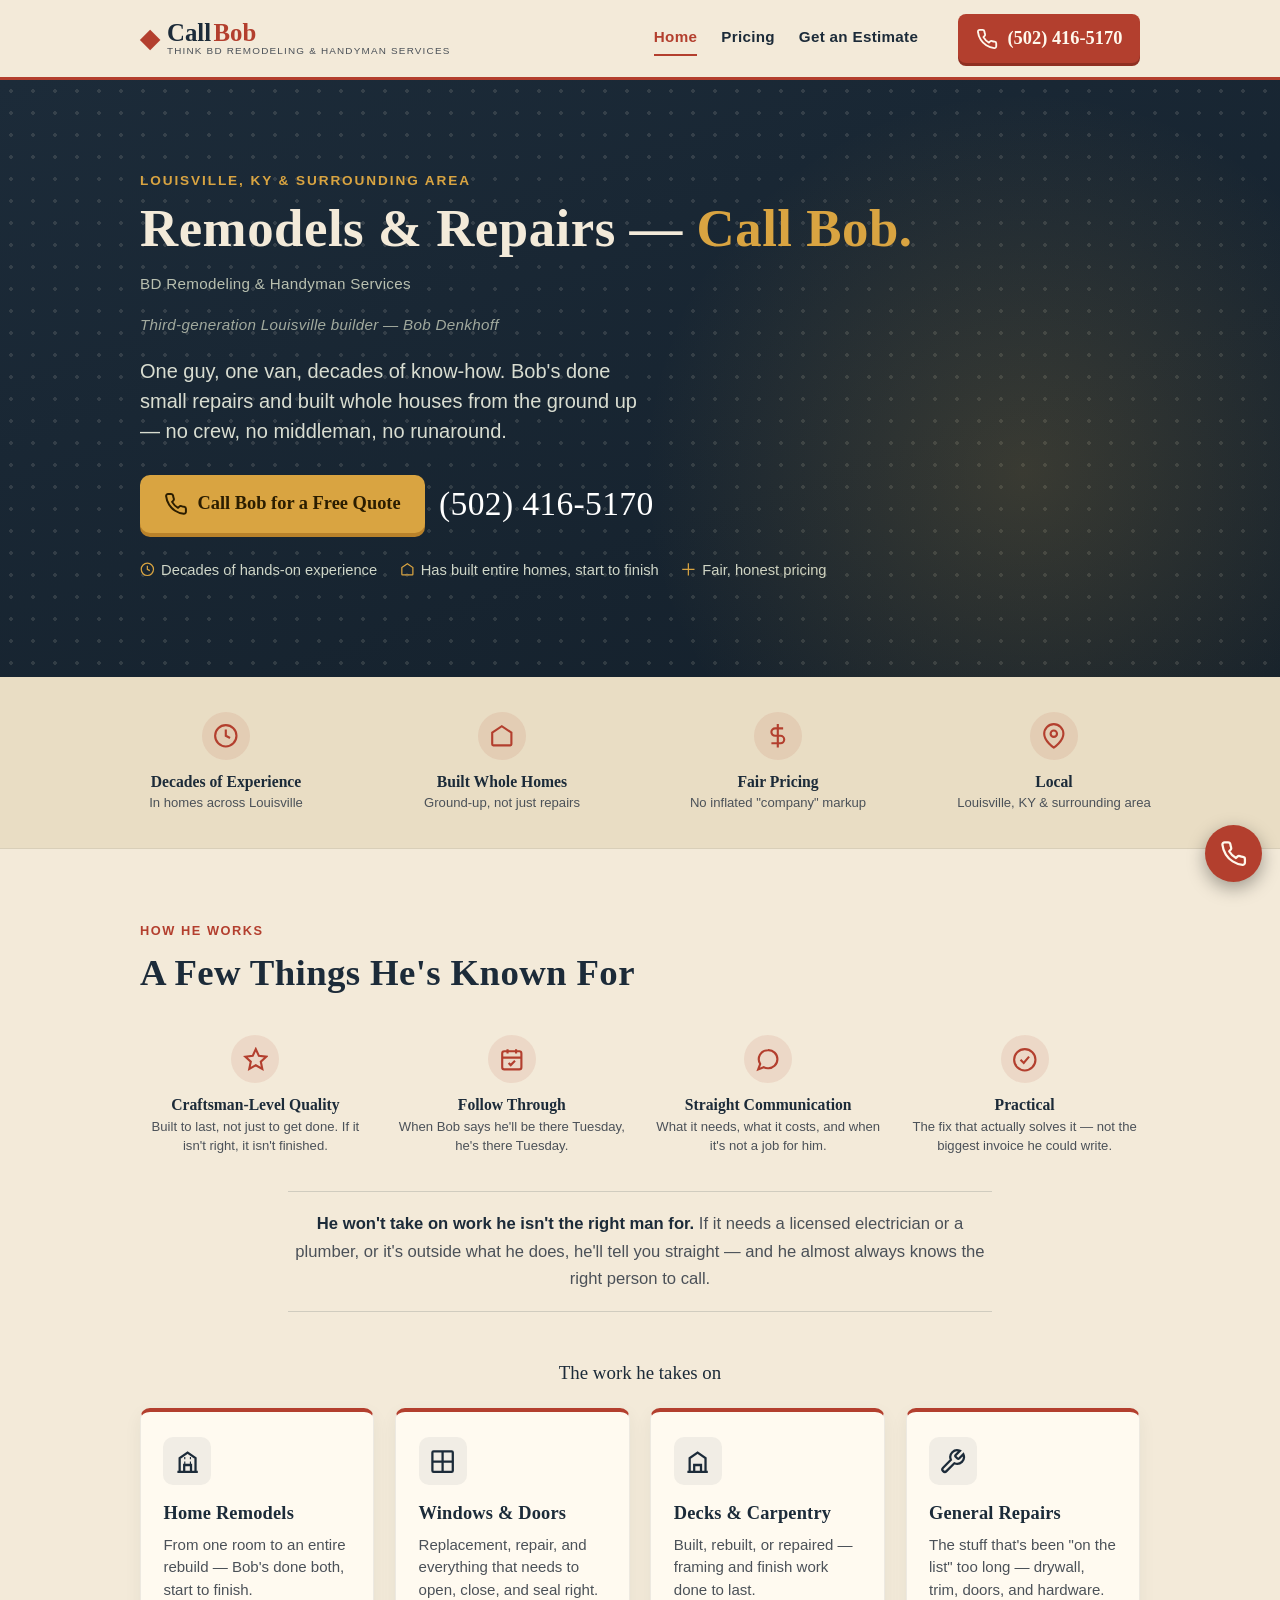
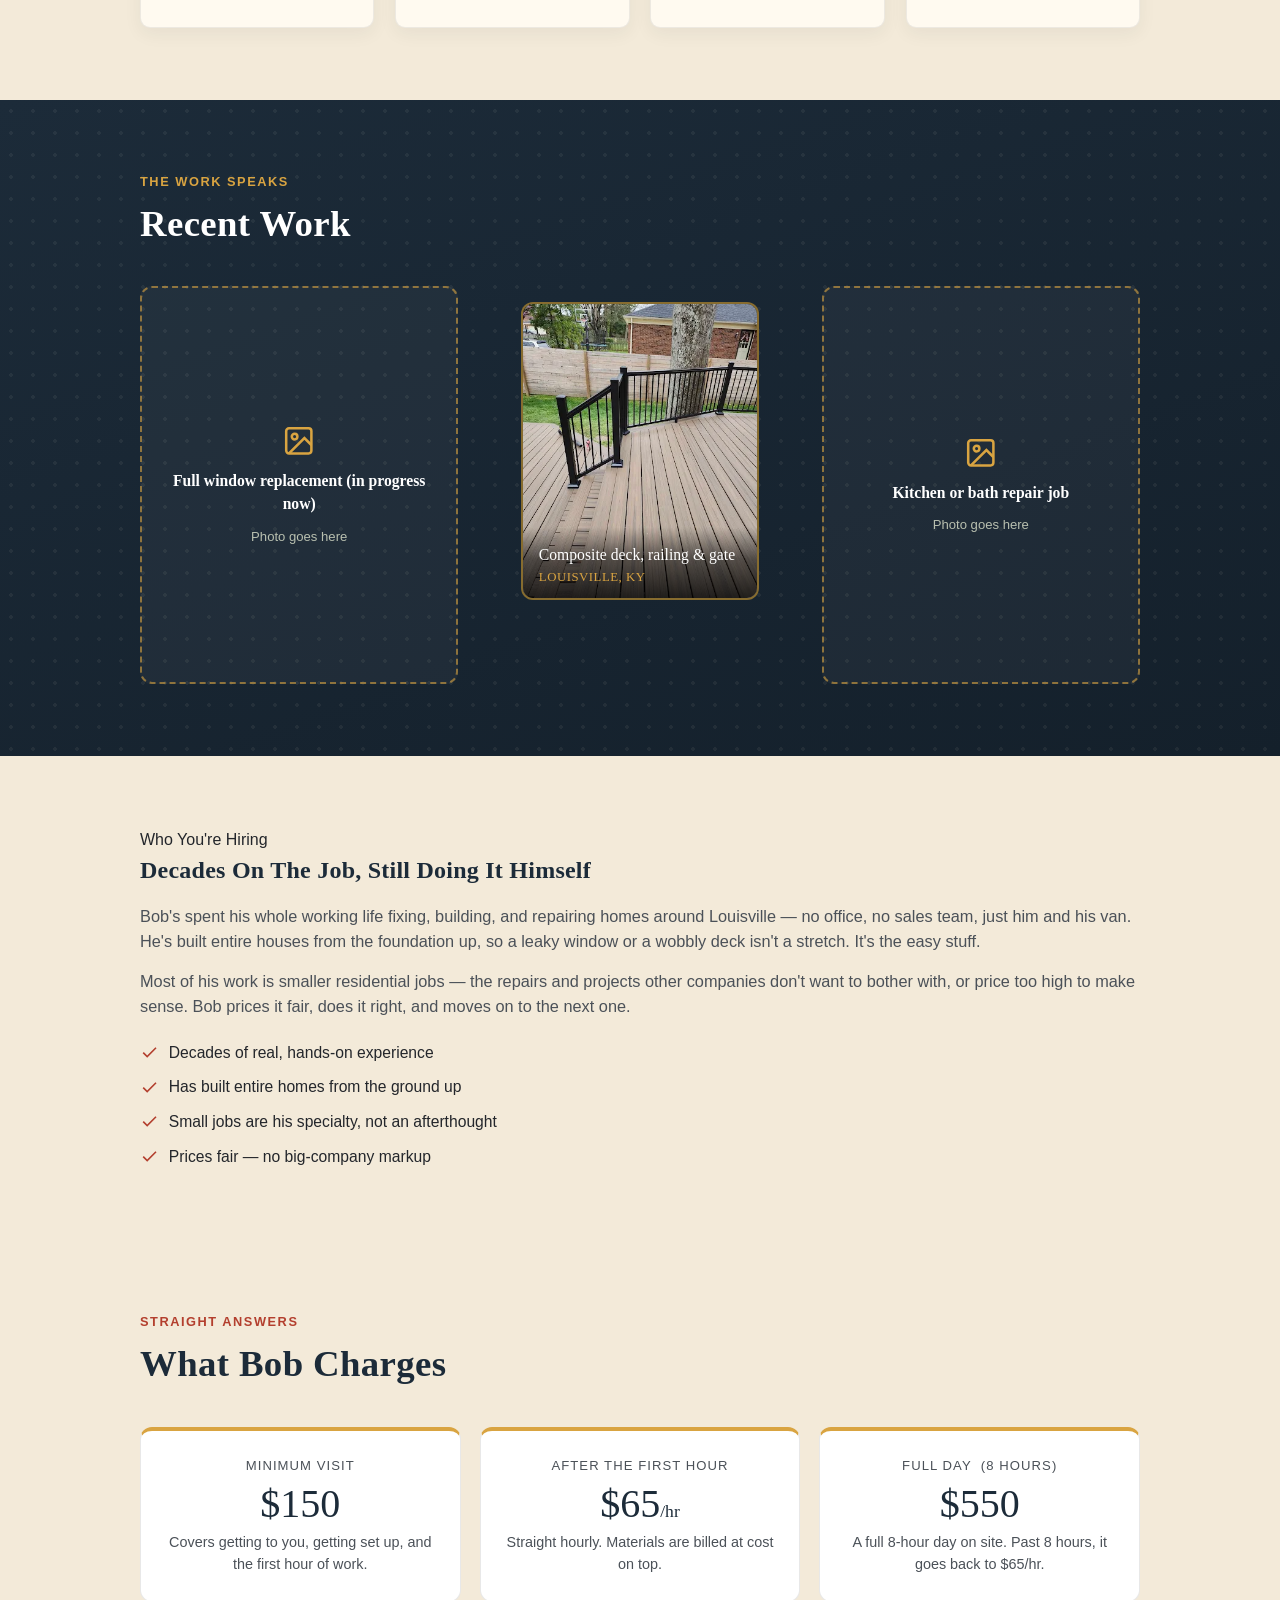
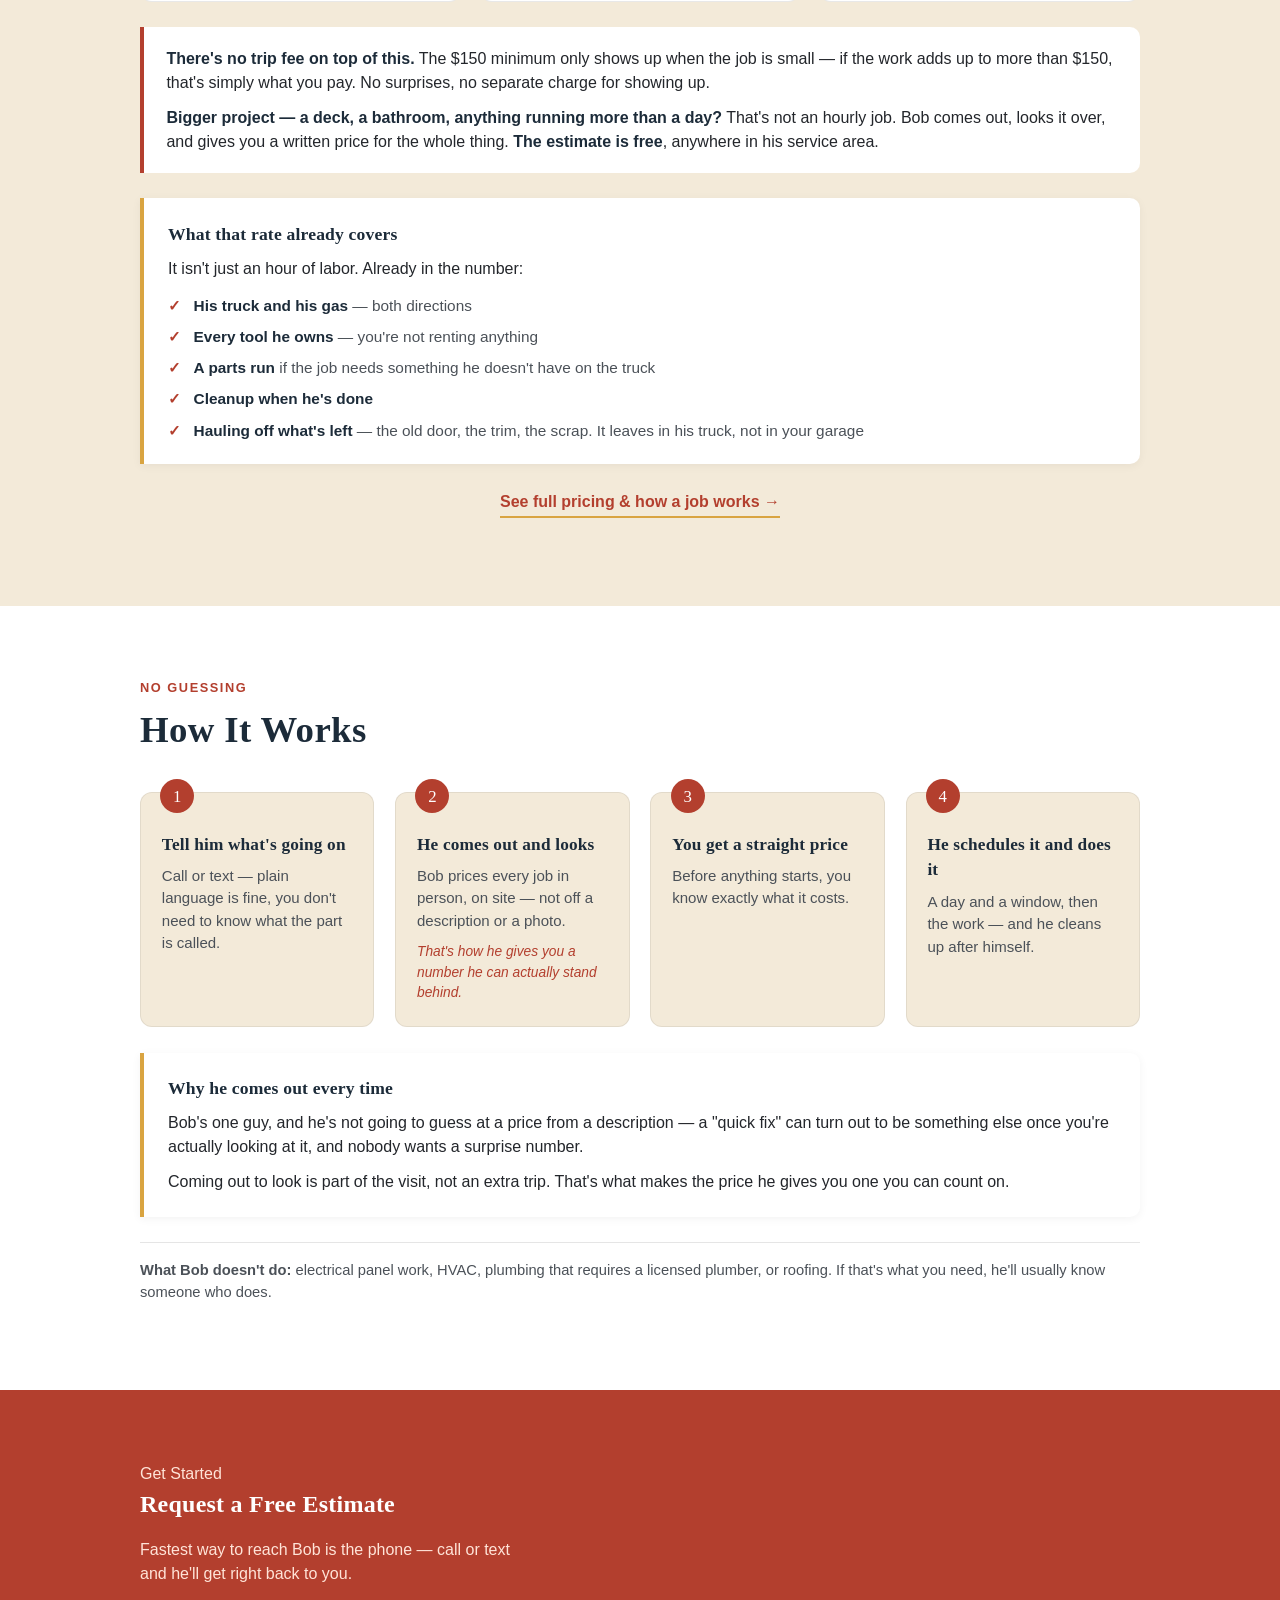
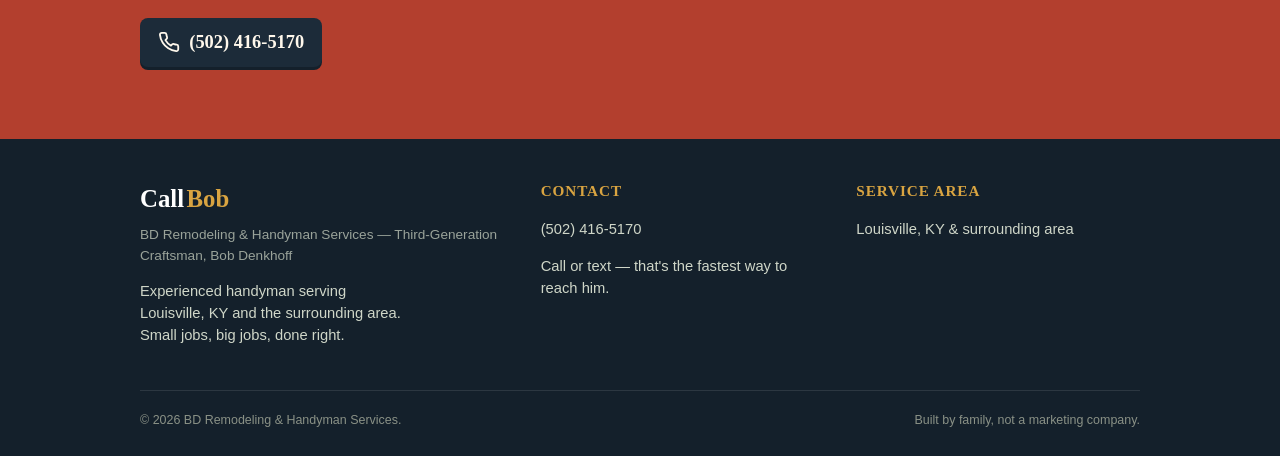
==== commit aecba92b: "Fix copyright line to correct legal business name: BD Remodeling & Handyman Services" ====
--- a/index.html
+++ b/index.html
@@ -358,7 +358,7 @@
       </div>
     </div>
     <div class="foot-bottom">
-      <span>&copy; 2026 Bob Denkhoff Handyman.</span>
+      <span>&copy; 2026 BD Remodeling &amp; Handyman Services.</span>
       <span>Built by family, not a marketing company.</span>
     </div>
   </div>
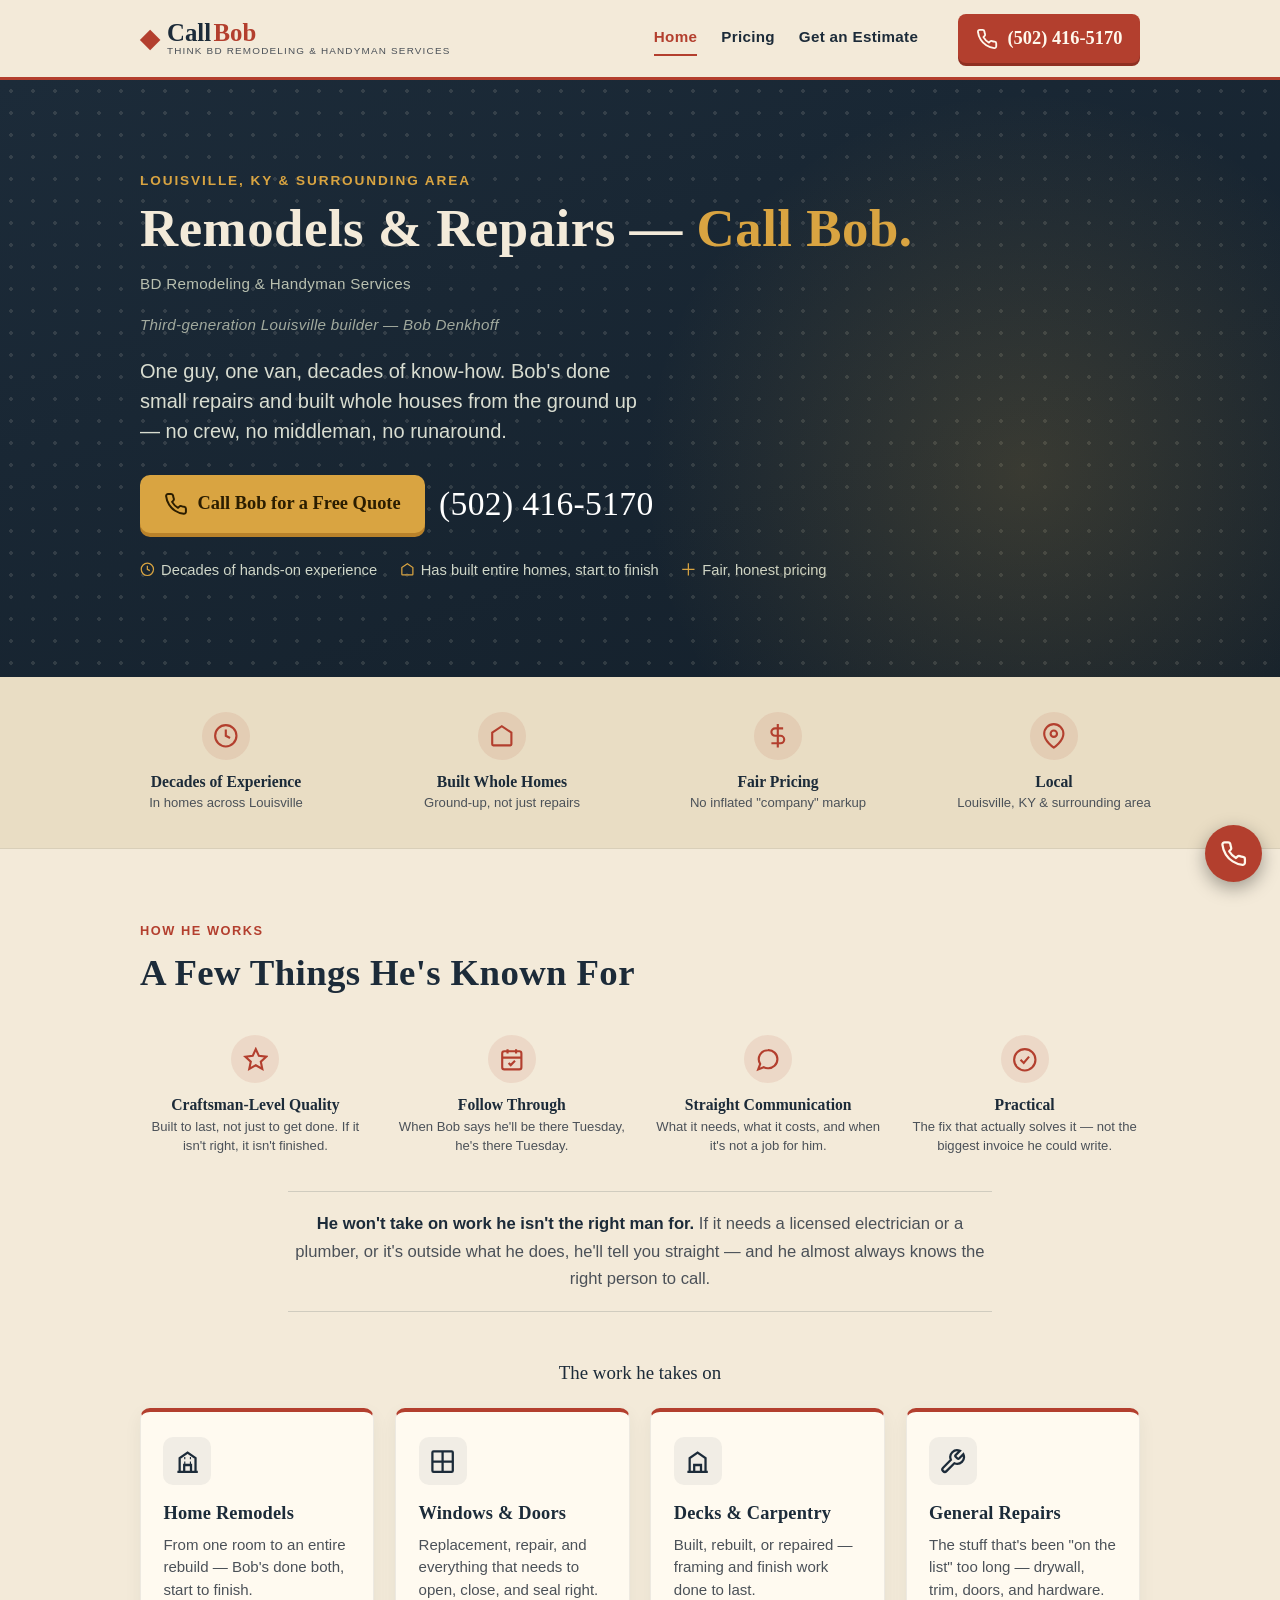
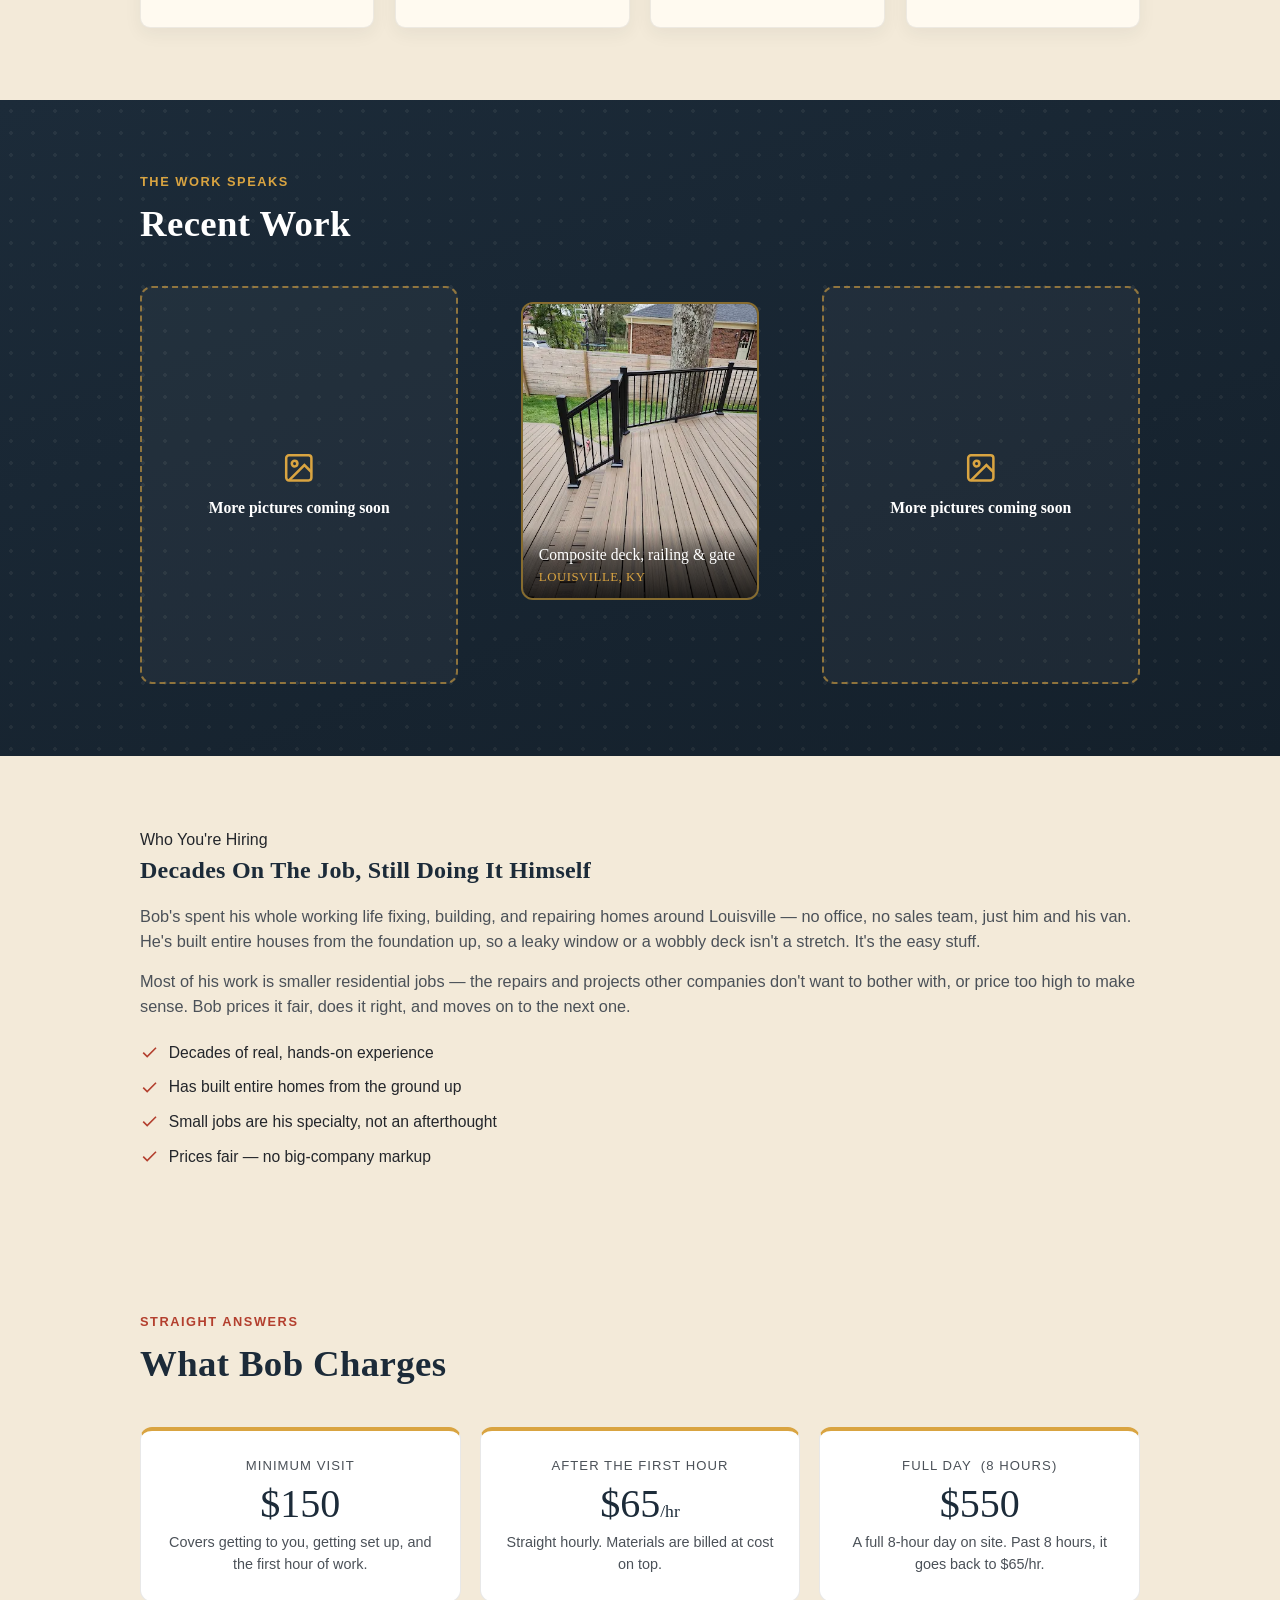
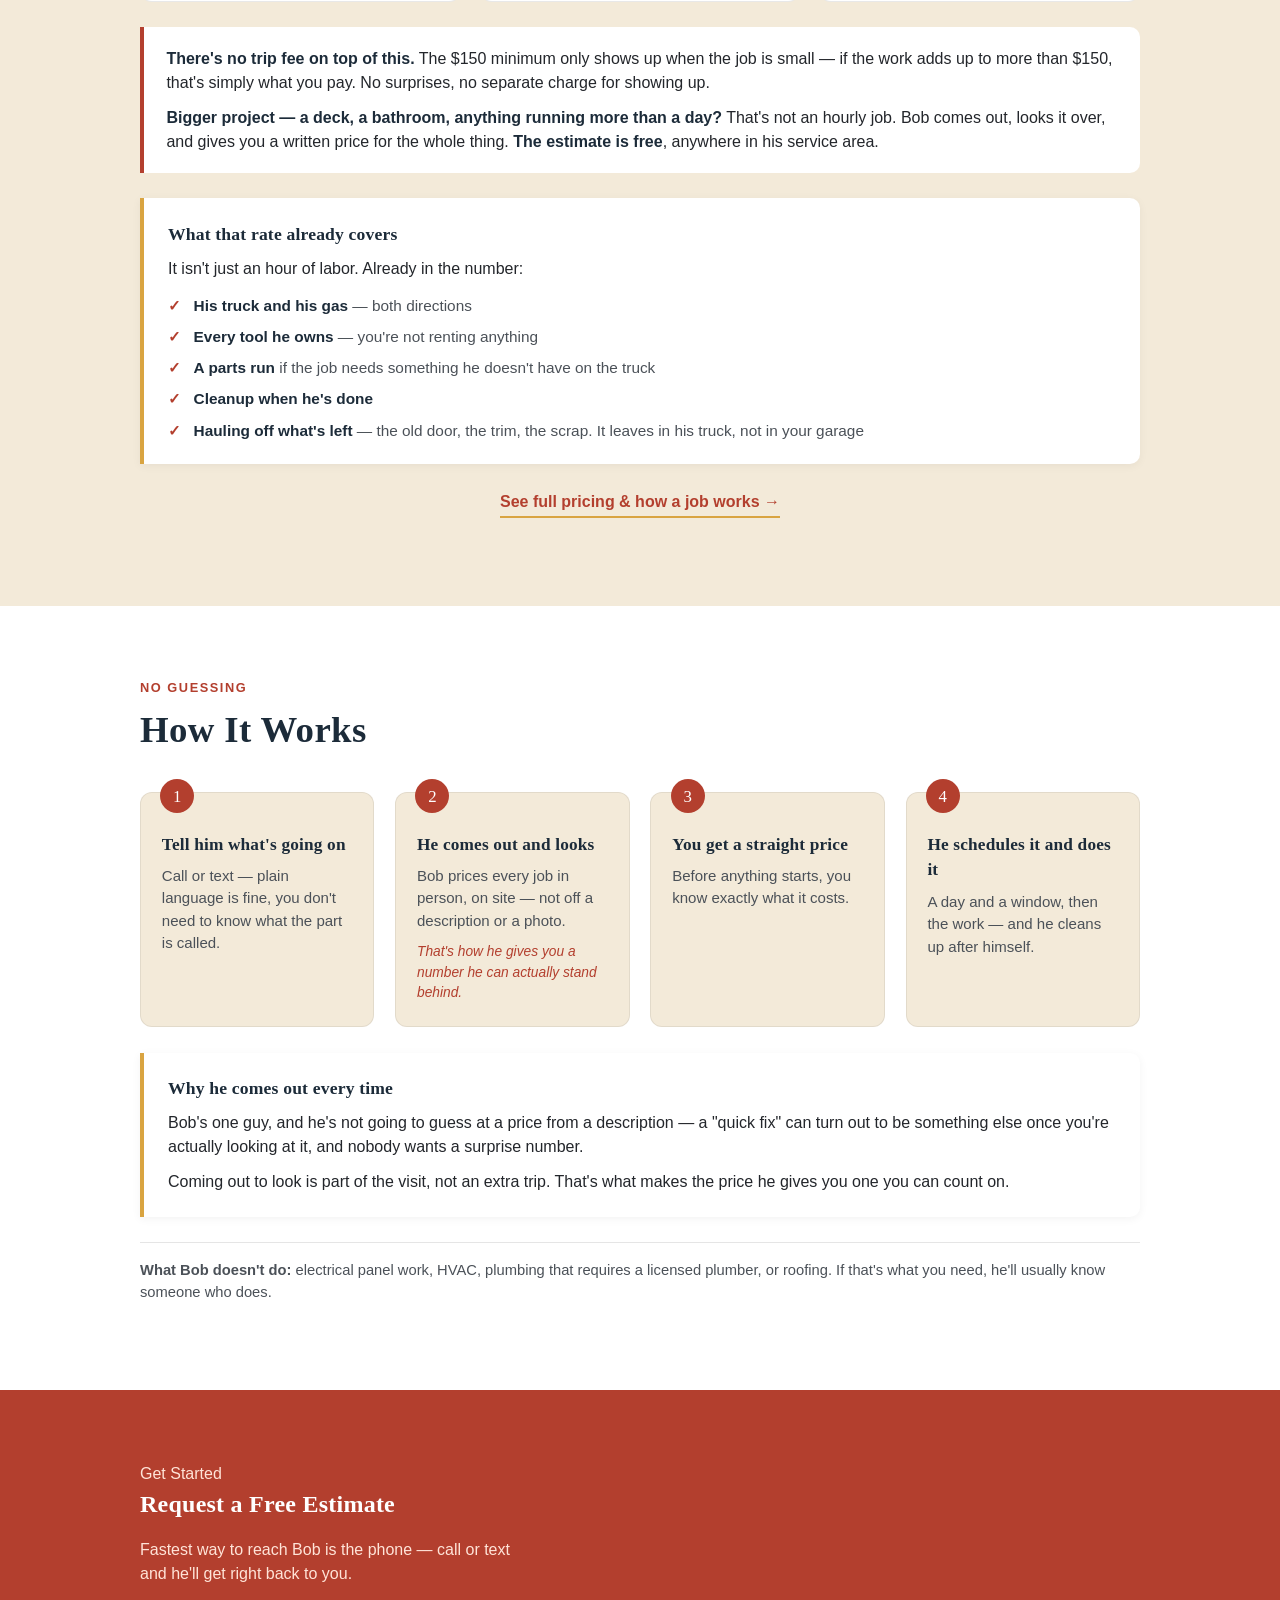
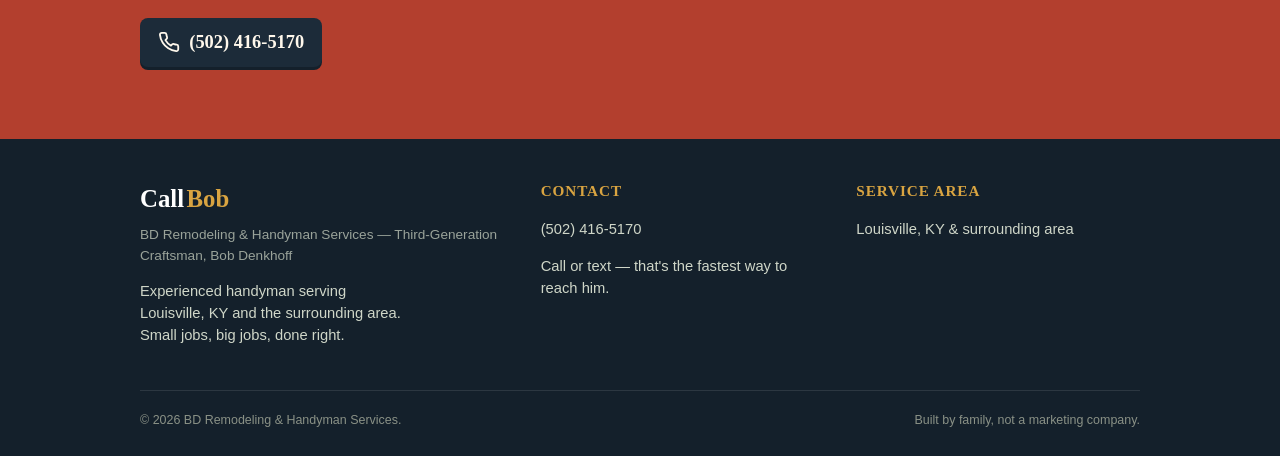
==== commit d5b54e45: "Gallery placeholders: 'More pictures coming soon' instead of fake job descriptions" ====
--- a/index.html
+++ b/index.html
@@ -192,8 +192,7 @@
     <div class="gallery-grid">
       <div class="photo-frame">
         <div class="icon-wrap"><svg viewBox="0 0 24 24" fill="none" stroke="currentColor" stroke-width="1.8"><rect x="3" y="3" width="18" height="18" rx="2"/><circle cx="9" cy="9" r="2"/><path d="M21 15l-5-5L5 21"/></svg></div>
-        <strong>Full window replacement (in progress now)</strong>
-        <span class="note">Photo goes here</span>
+        <strong>More pictures coming soon</strong>
       </div>
       <figure class="photo-card">
         <img src="photos/deck-composite-railing.webp"
@@ -202,8 +201,7 @@
       </figure>
       <div class="photo-frame">
         <div class="icon-wrap"><svg viewBox="0 0 24 24" fill="none" stroke="currentColor" stroke-width="1.8"><rect x="3" y="3" width="18" height="18" rx="2"/><circle cx="9" cy="9" r="2"/><path d="M21 15l-5-5L5 21"/></svg></div>
-        <strong>Kitchen or bath repair job</strong>
-        <span class="note">Photo goes here</span>
+        <strong>More pictures coming soon</strong>
       </div>
     </div>
   </div>
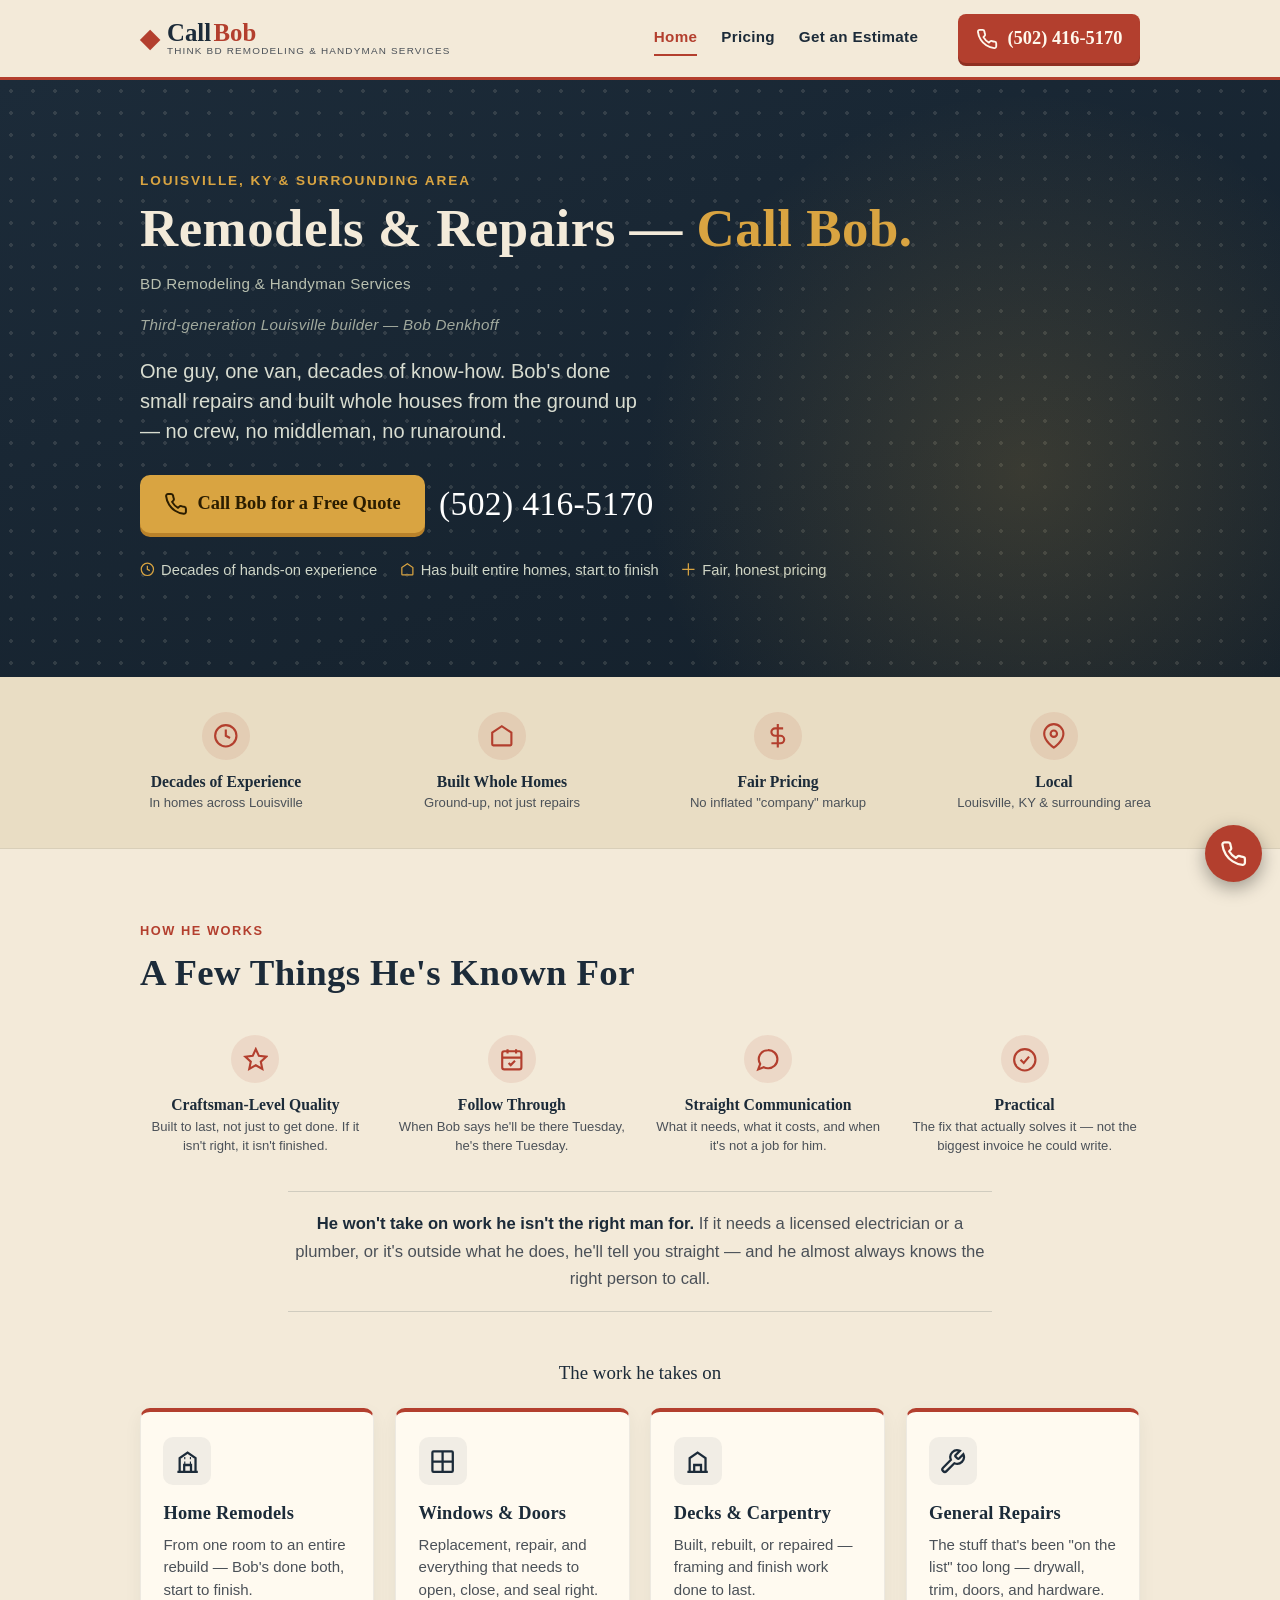
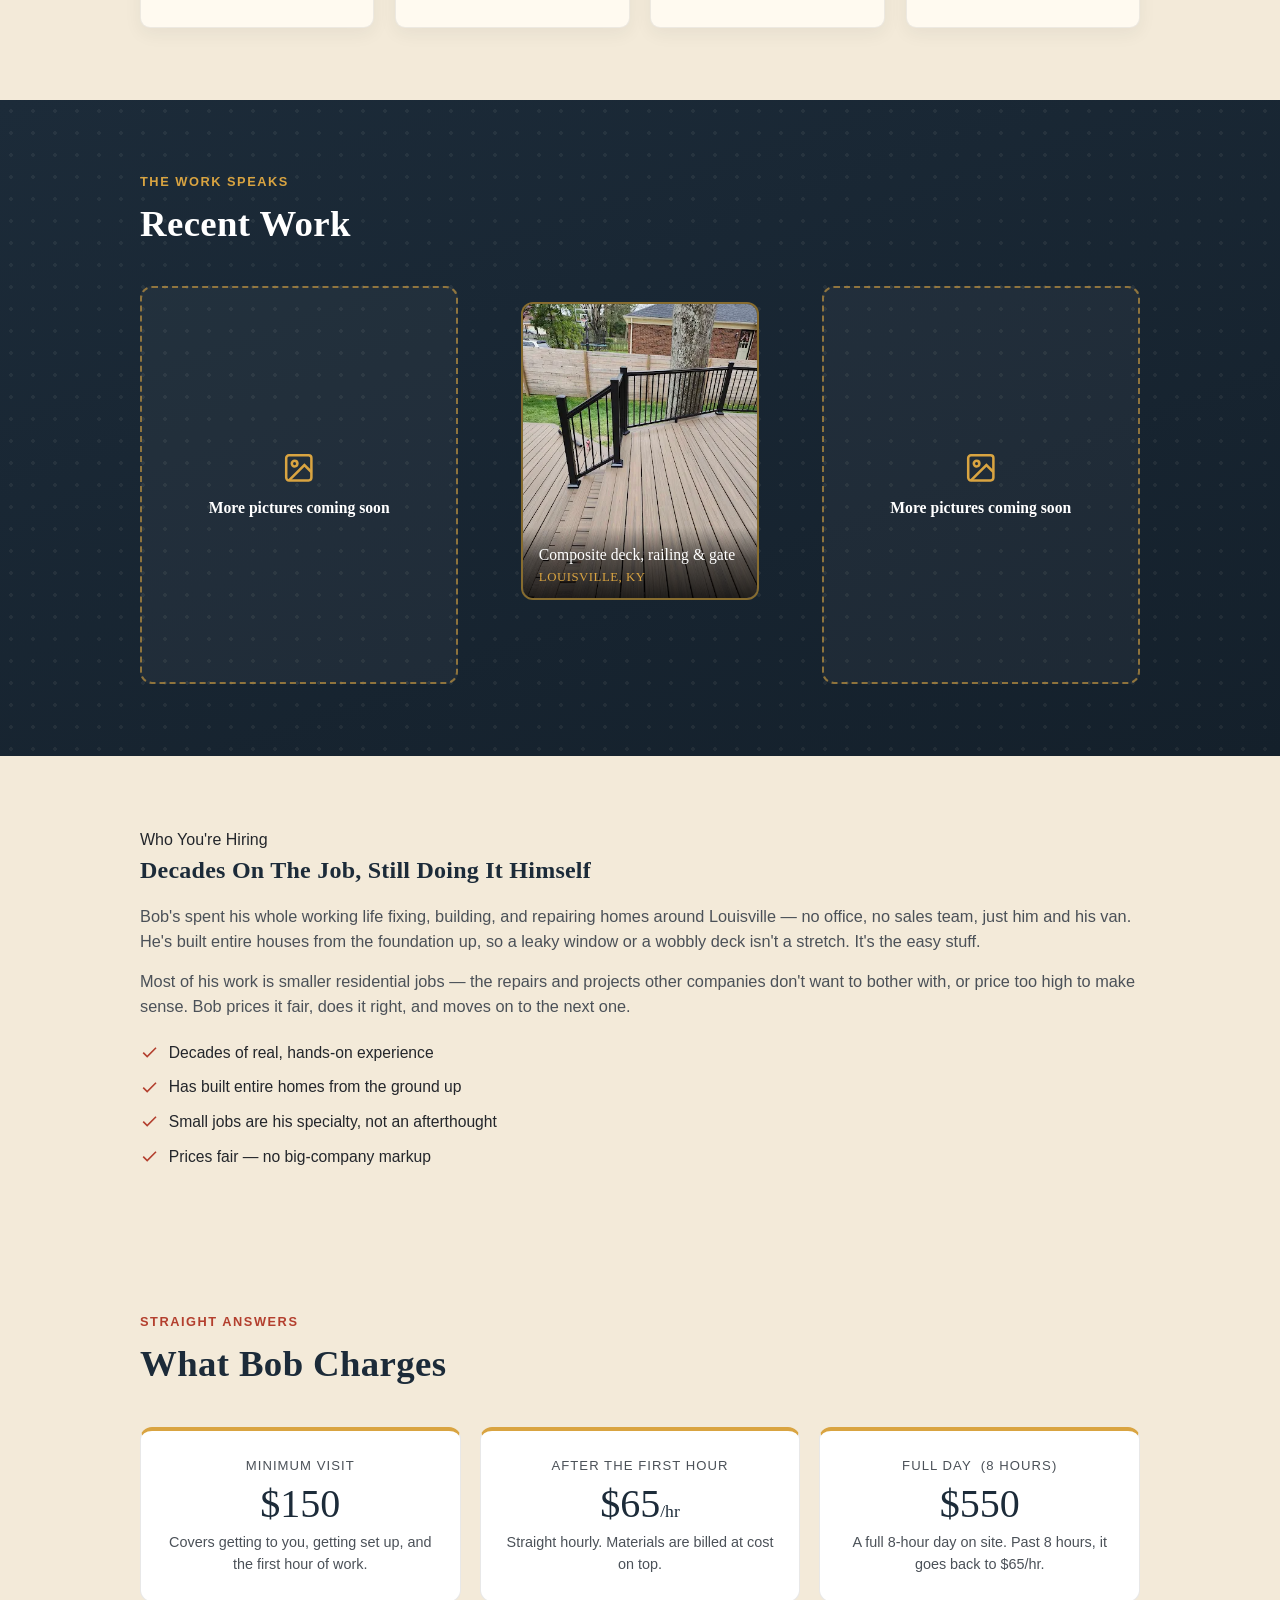
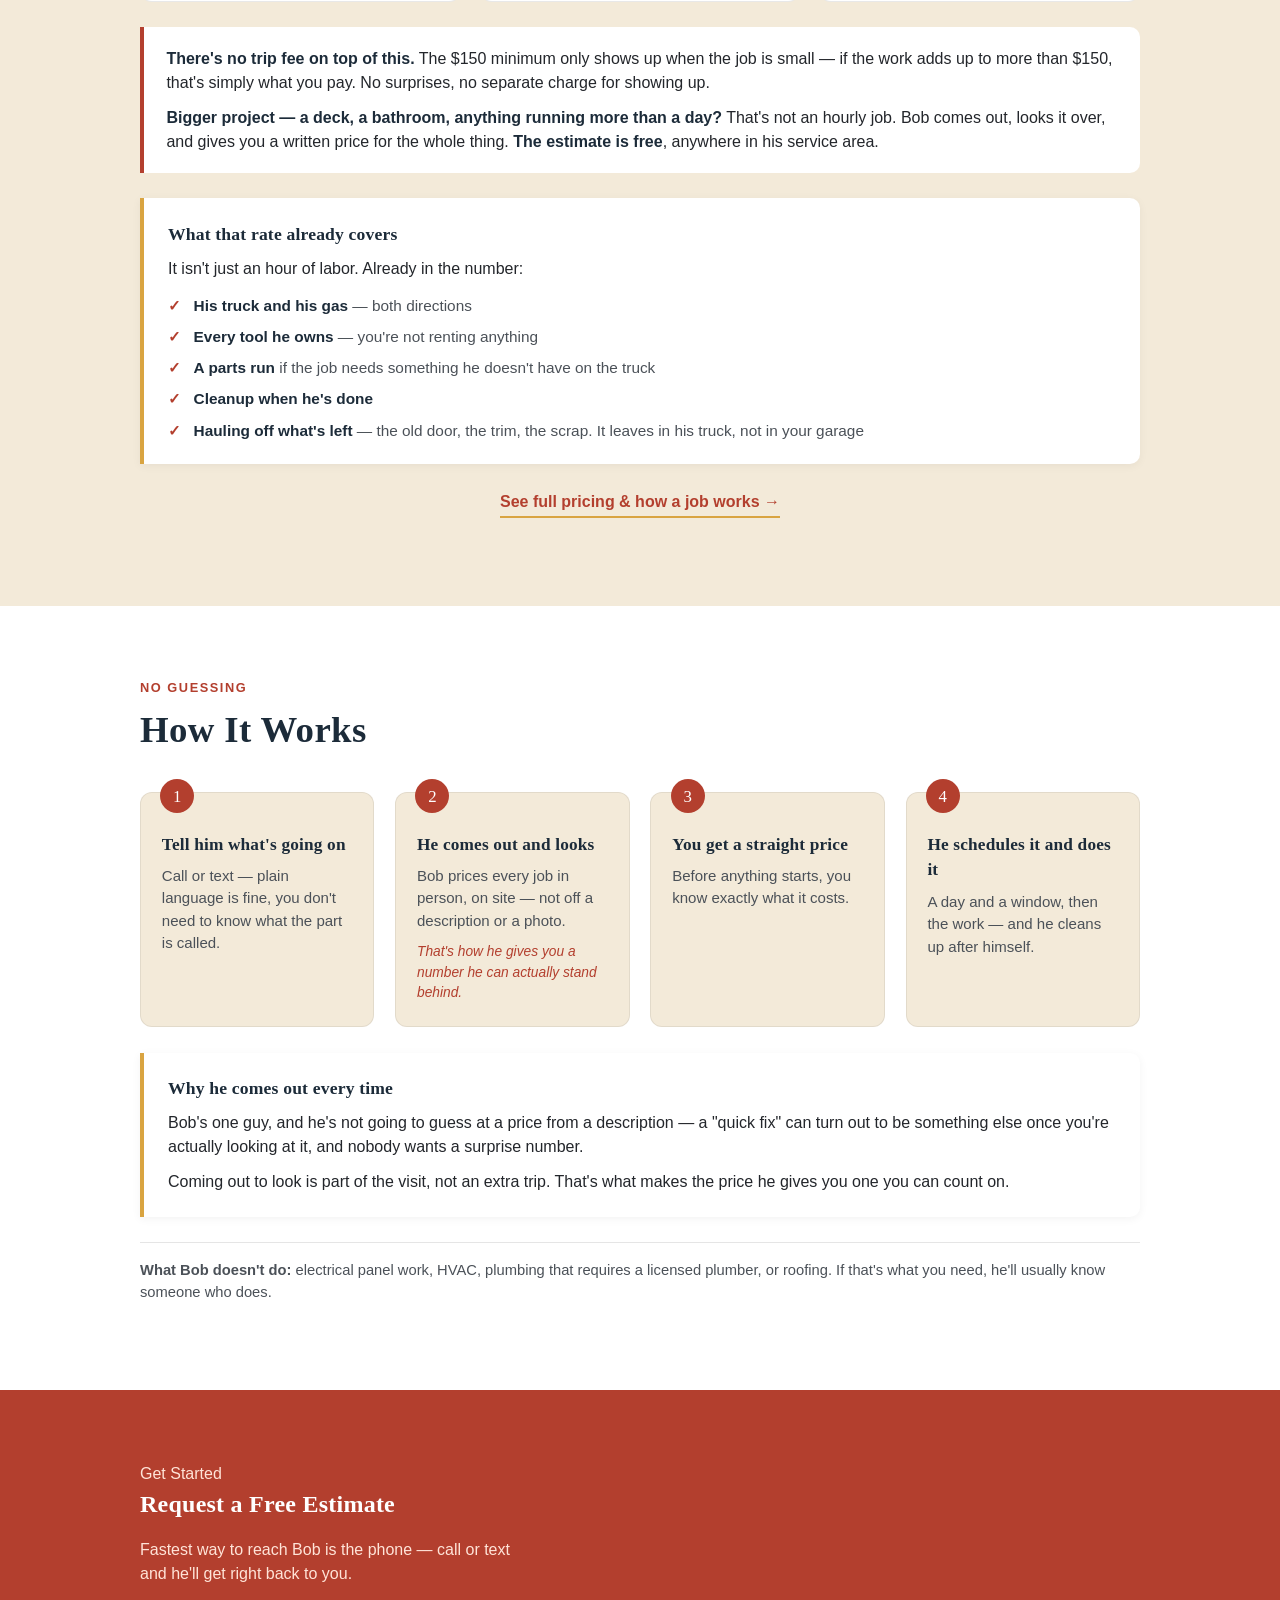
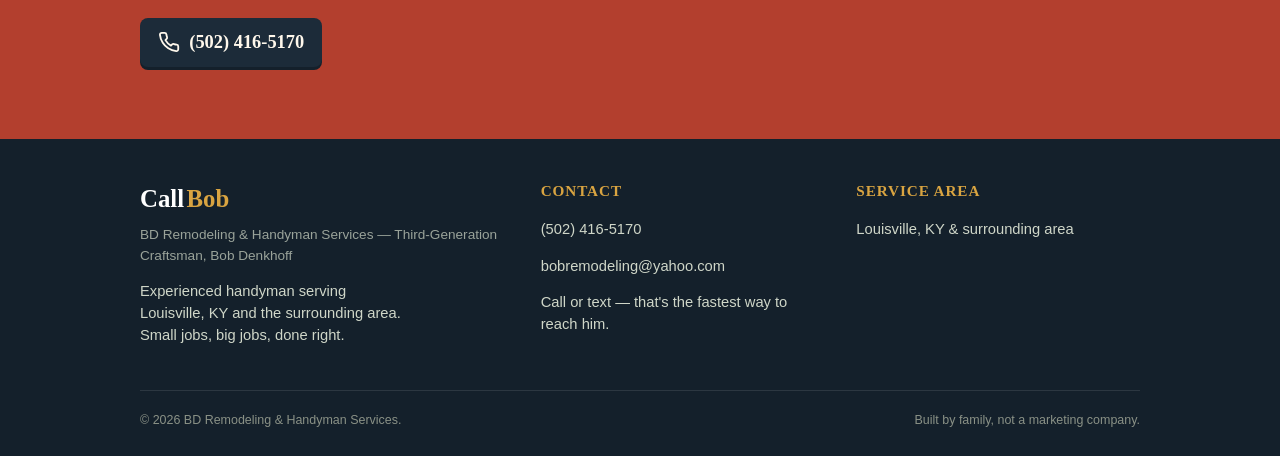
==== commit 6379fce5: "Add email as a second contact option in the footer" ====
--- a/index.html
+++ b/index.html
@@ -347,6 +347,7 @@
       <div>
         <h4>Contact</h4>
         <p><a href="tel:5024165170">(502) 416-5170</a></p>
+        <p style="margin-top:0.4rem;"><a href="mailto:bobremodeling@yahoo.com">bobremodeling@yahoo.com</a></p>
         <p style="margin-top:0.4rem;">Call or text — that's the fastest way to reach him.</p>
       </div>
       <div>
